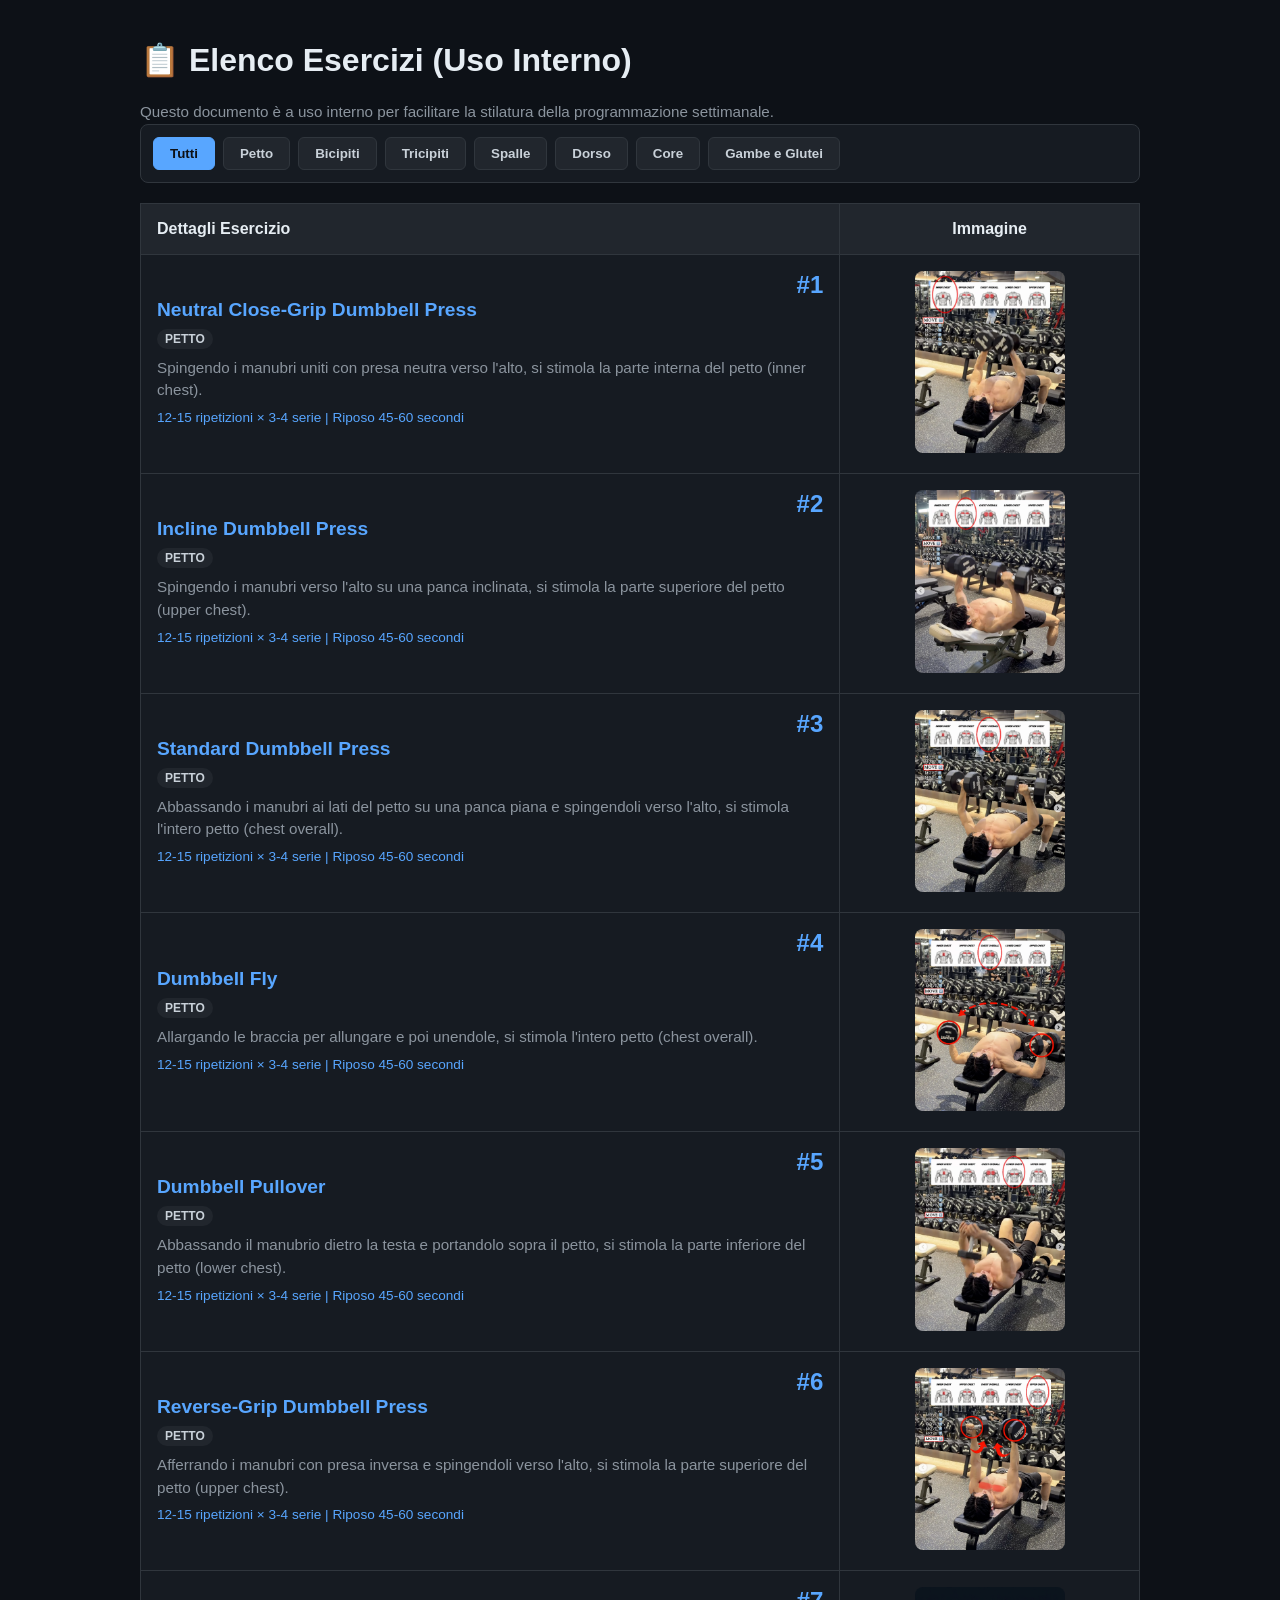
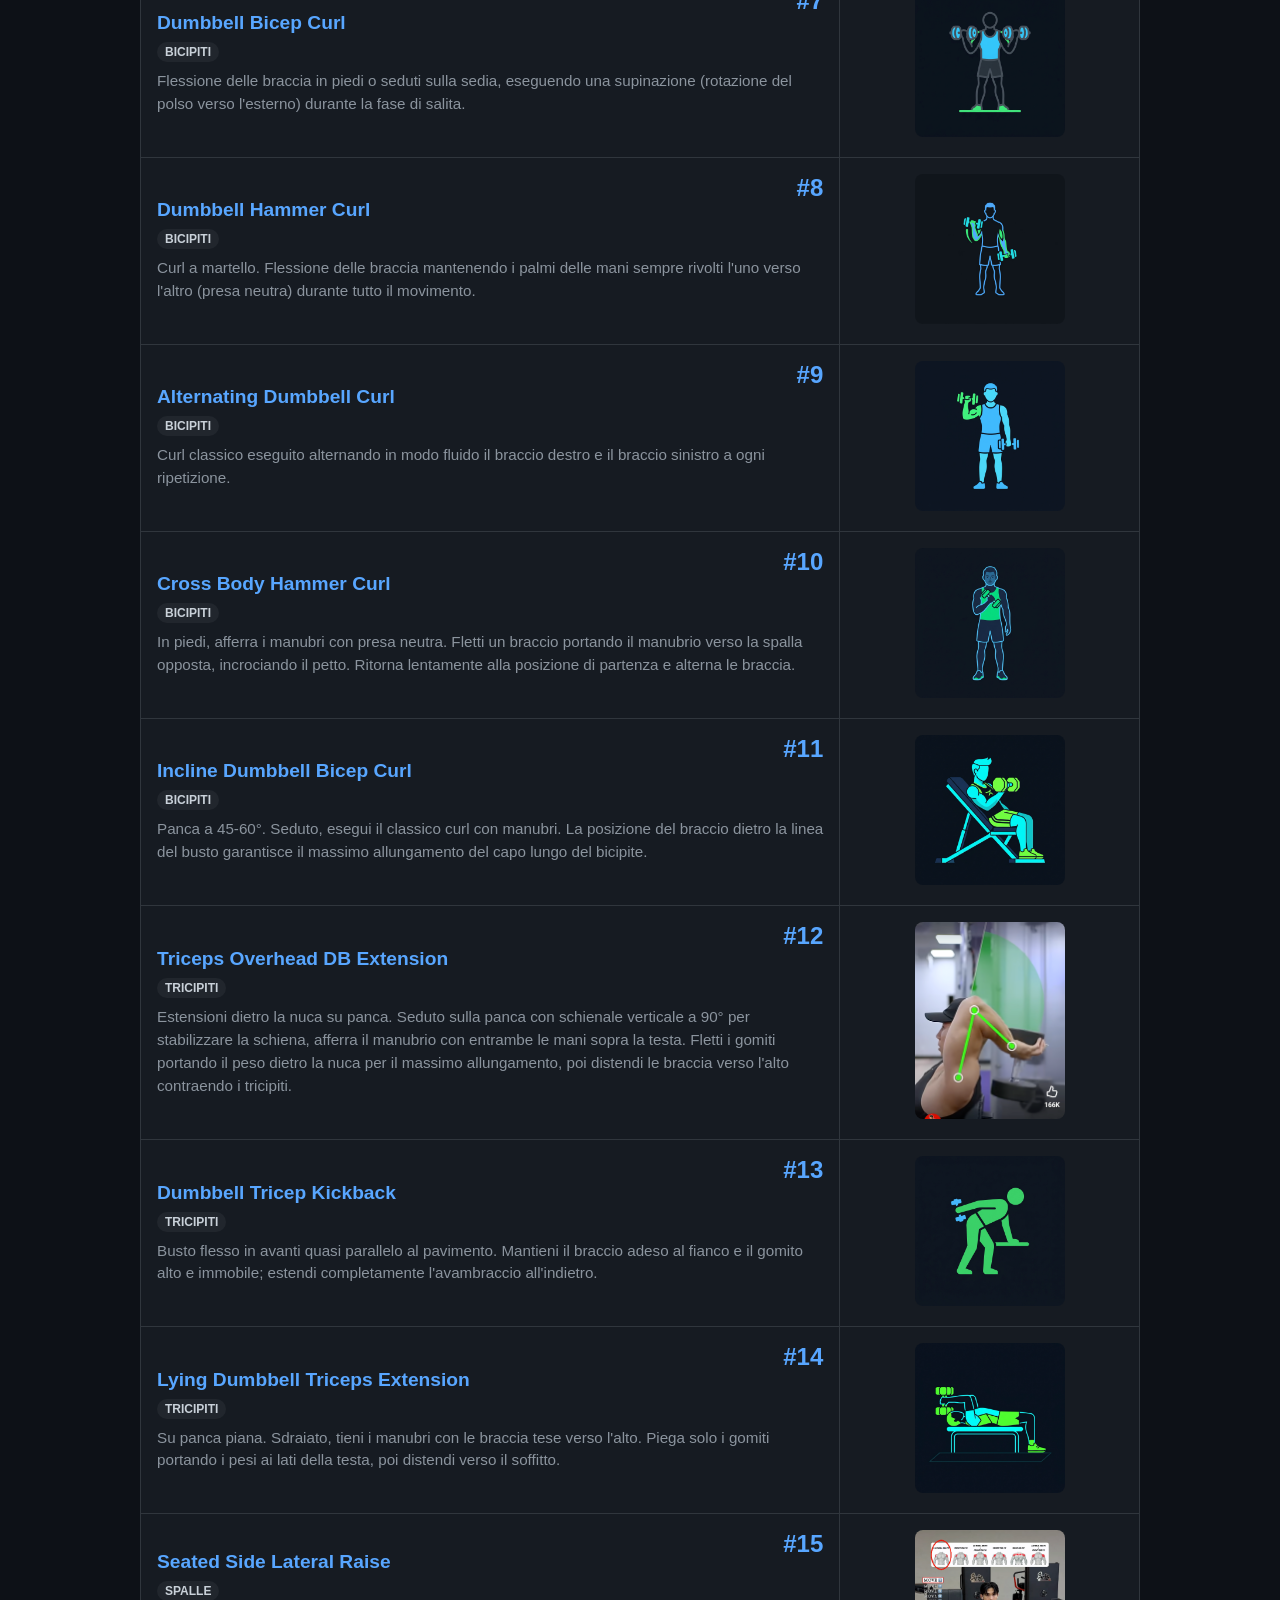
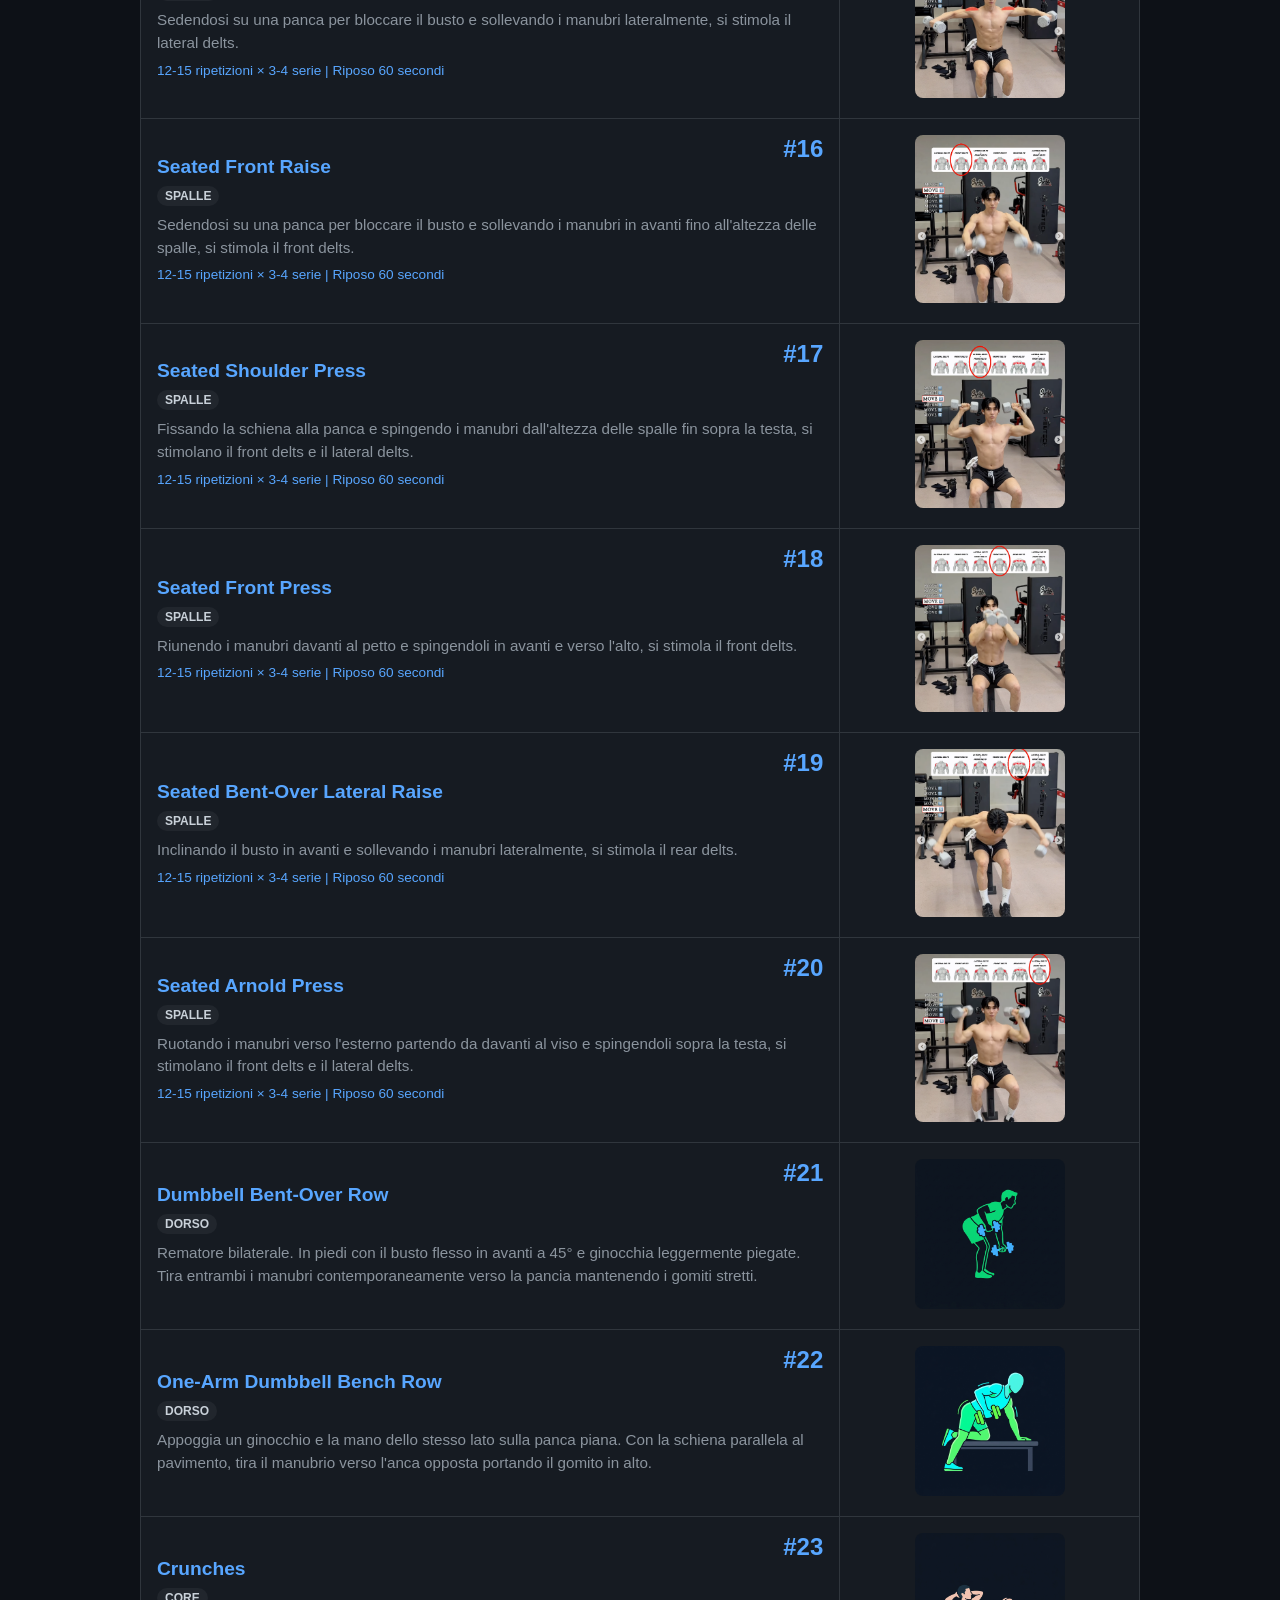
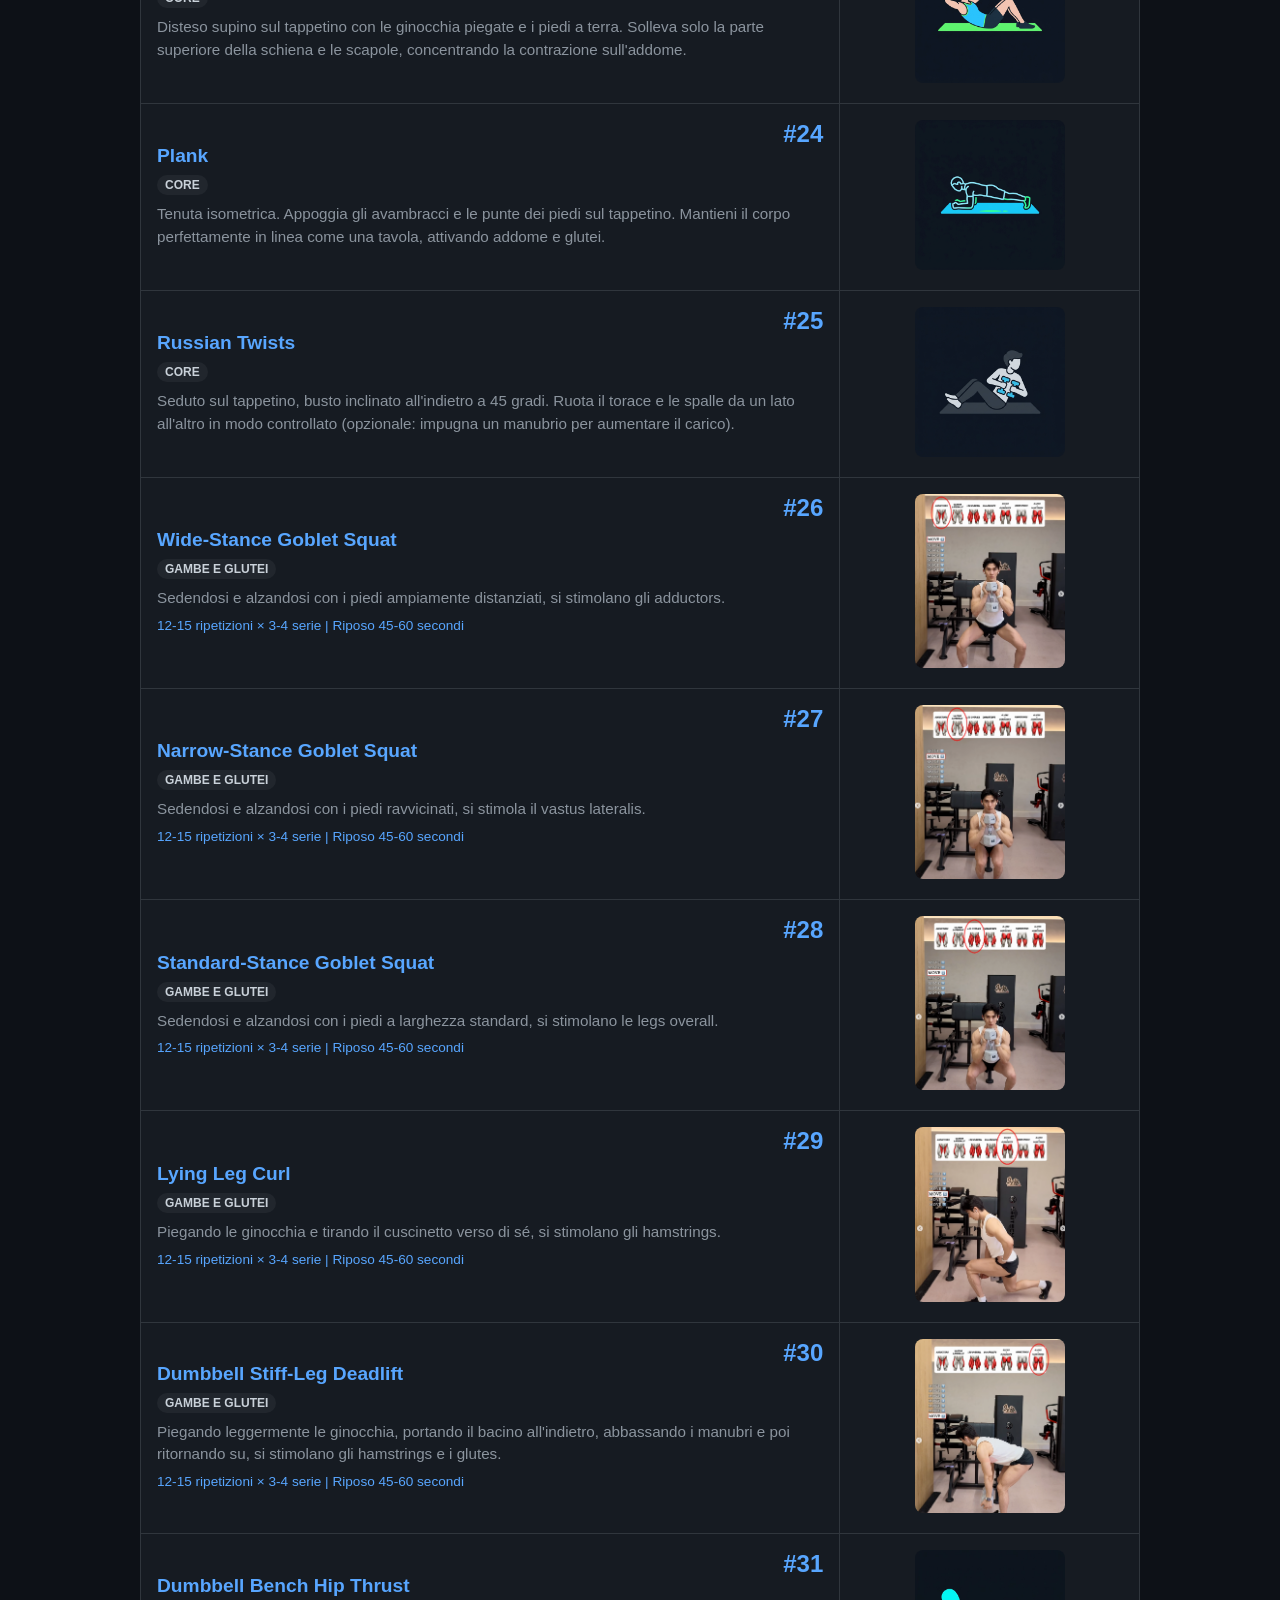
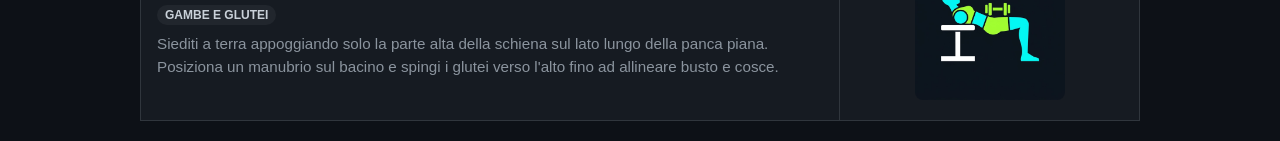
==== ex.html @ 4d2a6602 "Deploy: pubblica ex.html con 31 esercizi, immagini aggiornate e protezione noindex/robots.txt" ====
<!DOCTYPE html>
<html lang="it">
<head>
    <meta charset="UTF-8">
    <meta name="viewport" content="width=device-width, initial-scale=1.0">
    <meta name="robots" content="noindex, nofollow, noarchive, nosnippet, noimageindex">
    <meta name="googlebot" content="noindex, nofollow, noarchive, nosnippet, noimageindex">
    <title>Elenco Esercizi</title>
    <style>
        body {
            font-family: -apple-system, BlinkMacSystemFont, "Segoe UI", Roboto, Helvetica, Arial, sans-serif;
            background-color: #0d1117;
            color: #e6edf3;
            padding: 20px;
            max-width: 1000px;
            margin: 0 auto;
        }
        table {
            width: 100%;
            border-collapse: collapse;
            margin-top: 20px;
            background-color: #161b22;
        }
        th, td {
            border: 1px solid #30363d;
            padding: 16px;
            vertical-align: middle;
            position: relative;
        }
        th {
            background-color: #21262d;
            text-align: left;
        }
        .col-info {
            width: 70%;
        }
        .col-image {
            width: 30%;
            text-align: center;
        }
        img {
            max-width: 150px;
            border-radius: 8px;
            background-color: #0d1117;
        }
        h2 { 
            margin-top: 0; 
            margin-bottom: 8px;
            color: #58a6ff; 
            font-size: 1.2rem;
        }
        p { 
            line-height: 1.5; 
            color: #8b949e; 
            margin: 0;
            font-size: 0.95rem;
        }
        .muscle-badge {
            display: inline-block;
            font-size: 0.75rem;
            font-weight: 600;
            padding: 3px 8px;
            border-radius: 20px;
            text-transform: uppercase;
            margin-bottom: 8px;
            background-color: #21262d;
            color: #c9d1d9;
        }
        .tabs {
            display: flex;
            flex-wrap: wrap;
            gap: 8px;
            margin-bottom: 20px;
            background-color: #161b22;
            padding: 12px;
            border-radius: 8px;
            border: 1px solid #30363d;
        }
        .tab-btn {
            background-color: #21262d;
            color: #c9d1d9;
            border: 1px solid #30363d;
            border-radius: 6px;
            padding: 8px 16px;
            cursor: pointer;
            font-weight: 600;
            transition: all 0.2s;
        }
        .tab-btn:hover {
            background-color: #30363d;
        }
        .tab-btn.active {
            background-color: #58a6ff;
            color: #0d1117;
            border-color: #58a6ff;
        }

        .exercise-number {
            position: absolute;
            top: 16px;
            right: 16px;
            font-size: 1.5rem;
            font-weight: bold;
            color: #58a6ff;
            pointer-events: none;
        }
    </style>
</head>
<body>
    <h1>📋 Elenco Esercizi (Uso Interno)</h1>
    <p>Questo documento è a uso interno per facilitare la stilatura della programmazione settimanale.</p>
    
    <div class="tabs">
        <button class="tab-btn active" data-cat="Tutti" onclick="showCategory('Tutti')">Tutti</button>
        <button class="tab-btn" data-cat="Petto" onclick="showCategory('Petto')">Petto</button>
        <button class="tab-btn" data-cat="Bicipiti" onclick="showCategory('Bicipiti')">Bicipiti</button>
        <button class="tab-btn" data-cat="Tricipiti" onclick="showCategory('Tricipiti')">Tricipiti</button>
        <button class="tab-btn" data-cat="Spalle" onclick="showCategory('Spalle')">Spalle</button>
        <button class="tab-btn" data-cat="Dorso" onclick="showCategory('Dorso')">Dorso</button>
        <button class="tab-btn" data-cat="Core" onclick="showCategory('Core')">Core</button>
        <button class="tab-btn" data-cat="Gambe e Glutei" onclick="showCategory('Gambe e Glutei')">Gambe e Glutei</button>
    </div>

    <table>
        <tr>
            <th class="col-info">Dettagli Esercizio</th>
            <th class="col-image">Immagine</th>
        </tr>
        
        <!-- Petto -->
        <tr>
            <td>
                <span class="exercise-number">#1</span>
                <h2>Neutral Close-Grip Dumbbell Press</h2>
                <span class="muscle-badge">Petto</span>
                <p>Spingendo i manubri uniti con presa neutra verso l'alto, si stimola la parte interna del petto (inner chest).<br><span style="display: inline-block; margin-top: 6px; color: #58a6ff; font-size: 0.85rem; font-weight: 500;">12-15 ripetizioni × 3-4 serie | Riposo 45-60 secondi</span></p>
            </td>
            <td class="col-image">
                <img src="immagini/neutral_close_grip_dumbbell_press.png" alt="Neutral Close-Grip Dumbbell Press">
            </td>
        </tr>
        <tr>
            <td>
                <span class="exercise-number">#2</span>
                <h2>Incline Dumbbell Press</h2>
                <span class="muscle-badge">Petto</span>
                <p>Spingendo i manubri verso l'alto su una panca inclinata, si stimola la parte superiore del petto (upper chest).<br><span style="display: inline-block; margin-top: 6px; color: #58a6ff; font-size: 0.85rem; font-weight: 500;">12-15 ripetizioni × 3-4 serie | Riposo 45-60 secondi</span></p>
            </td>
            <td class="col-image">
                <img src="immagini/incline_dumbbell_press.png" alt="Incline Dumbbell Press">
            </td>
        </tr>
        <tr>
            <td>
                <span class="exercise-number">#3</span>
                <h2>Standard Dumbbell Press</h2>
                <span class="muscle-badge">Petto</span>
                <p>Abbassando i manubri ai lati del petto su una panca piana e spingendoli verso l'alto, si stimola l'intero petto (chest overall).<br><span style="display: inline-block; margin-top: 6px; color: #58a6ff; font-size: 0.85rem; font-weight: 500;">12-15 ripetizioni × 3-4 serie | Riposo 45-60 secondi</span></p>
            </td>
            <td class="col-image">
                <img src="immagini/standard_dumbbell_press.png" alt="Standard Dumbbell Press">
            </td>
        </tr>
        <tr>
            <td>
                <span class="exercise-number">#4</span>
                <h2>Dumbbell Fly</h2>
                <span class="muscle-badge">Petto</span>
                <p>Allargando le braccia per allungare e poi unendole, si stimola l'intero petto (chest overall).<br><span style="display: inline-block; margin-top: 6px; color: #58a6ff; font-size: 0.85rem; font-weight: 500;">12-15 ripetizioni × 3-4 serie | Riposo 45-60 secondi</span></p>
            </td>
            <td class="col-image">
                <img src="immagini/dumbbell_fly.png" alt="Dumbbell Fly">
            </td>
        </tr>
        <tr>
            <td>
                <span class="exercise-number">#5</span>
                <h2>Dumbbell Pullover</h2>
                <span class="muscle-badge">Petto</span>
                <p>Abbassando il manubrio dietro la testa e portandolo sopra il petto, si stimola la parte inferiore del petto (lower chest).<br><span style="display: inline-block; margin-top: 6px; color: #58a6ff; font-size: 0.85rem; font-weight: 500;">12-15 ripetizioni × 3-4 serie | Riposo 45-60 secondi</span></p>
            </td>
            <td class="col-image">
                <img src="immagini/dumbbell_pullover.png" alt="Dumbbell Pullover">
            </td>
        </tr>
        <tr>
            <td>
                <span class="exercise-number">#6</span>
                <h2>Reverse-Grip Dumbbell Press</h2>
                <span class="muscle-badge">Petto</span>
                <p>Afferrando i manubri con presa inversa e spingendoli verso l'alto, si stimola la parte superiore del petto (upper chest).<br><span style="display: inline-block; margin-top: 6px; color: #58a6ff; font-size: 0.85rem; font-weight: 500;">12-15 ripetizioni × 3-4 serie | Riposo 45-60 secondi</span></p>
            </td>
            <td class="col-image">
                <img src="immagini/reverse_grip_dumbbell_press.png" alt="Reverse-Grip Dumbbell Press">
            </td>
        </tr>

        <!-- Bicipiti -->
        <tr>
            <td>
                <span class="exercise-number">#7</span>
                <h2>Dumbbell Bicep Curl</h2>
                <span class="muscle-badge">Bicipiti</span>
                <p>Flessione delle braccia in piedi o seduti sulla sedia, eseguendo una supinazione (rotazione del polso verso l'esterno) durante la fase di salita.</p>
            </td>
            <td class="col-image">
                <img src="immagini/bicep_curl.png" alt="Dumbbell Bicep Curl">
            </td>
        </tr>
        <tr>
            <td>
                <span class="exercise-number">#8</span>
                <h2>Dumbbell Hammer Curl</h2>
                <span class="muscle-badge">Bicipiti</span>
                <p>Curl a martello. Flessione delle braccia mantenendo i palmi delle mani sempre rivolti l'uno verso l'altro (presa neutra) durante tutto il movimento.</p>
            </td>
            <td class="col-image">
                <img src="immagini/hammer_curl.png" alt="Dumbbell Hammer Curl">
            </td>
        </tr>
        <tr>
            <td>
                <span class="exercise-number">#9</span>
                <h2>Alternating Dumbbell Curl</h2>
                <span class="muscle-badge">Bicipiti</span>
                <p>Curl classico eseguito alternando in modo fluido il braccio destro e il braccio sinistro a ogni ripetizione.</p>
            </td>
            <td class="col-image">
                <img src="immagini/alternating_curl.png" alt="Alternating Dumbbell Curl">
            </td>
        </tr>

        <tr>
            <td>
                <span class="exercise-number">#10</span>
                <h2>Cross Body Hammer Curl</h2>
                <span class="muscle-badge">Bicipiti</span>
                <p>In piedi, afferra i manubri con presa neutra. Fletti un braccio portando il manubrio verso la spalla opposta, incrociando il petto. Ritorna lentamente alla posizione di partenza e alterna le braccia.</p>
            </td>
            <td class="col-image">
                <img src="immagini/cross_body_curl.png" alt="Cross Body Hammer Curl">
            </td>
        </tr>
        <tr>
            <td>
                <span class="exercise-number">#11</span>
                <h2>Incline Dumbbell Bicep Curl</h2>
                <span class="muscle-badge">Bicipiti</span>
                <p>Panca a 45-60°. Seduto, esegui il classico curl con manubri. La posizione del braccio dietro la linea del busto garantisce il massimo allungamento del capo lungo del bicipite.</p>
            </td>
            <td class="col-image">
                <img src="immagini/incline_bicep_curl.png" alt="Incline Dumbbell Bicep Curl">
            </td>
        </tr>

        <!-- Tricipiti -->
        <tr>
            <td>
                <span class="exercise-number">#12</span>
                <h2>Triceps Overhead DB Extension</h2>
                <span class="muscle-badge">Tricipiti</span>
                <p>Estensioni dietro la nuca su panca. Seduto sulla panca con schienale verticale a 90° per stabilizzare la schiena, afferra il manubrio con entrambe le mani sopra la testa. Fletti i gomiti portando il peso dietro la nuca per il massimo allungamento, poi distendi le braccia verso l'alto contraendo i tricipiti.</p>
            </td>
            <td class="col-image">
                <img src="immagini/1_triceps_Overhead_DB_Tricep_Extension.png" alt="Triceps Overhead DB Extension">
            </td>
        </tr>
        <tr>
            <td>
                <span class="exercise-number">#13</span>
                <h2>Dumbbell Tricep Kickback</h2>
                <span class="muscle-badge">Tricipiti</span>
                <p>Busto flesso in avanti quasi parallelo al pavimento. Mantieni il braccio adeso al fianco e il gomito alto e immobile; estendi completamente l'avambraccio all'indietro.</p>
            </td>
            <td class="col-image">
                <img src="immagini/tricep_kickback.png" alt="Dumbbell Tricep Kickback">
            </td>
        </tr>
        <tr>
            <td>
                <span class="exercise-number">#14</span>
                <h2>Lying Dumbbell Triceps Extension</h2>
                <span class="muscle-badge">Tricipiti</span>
                <p>Su panca piana. Sdraiato, tieni i manubri con le braccia tese verso l'alto. Piega solo i gomiti portando i pesi ai lati della testa, poi distendi verso il soffitto.</p>
            </td>
            <td class="col-image">
                <img src="immagini/lying_triceps_extension.png" alt="Lying Dumbbell Triceps Extension">
            </td>
        </tr>

        <!-- Spalle -->
        <tr>
            <td>
                <span class="exercise-number">#15</span>
                <h2>Seated Side Lateral Raise</h2>
                <span class="muscle-badge">Spalle</span>
                <p>Sedendosi su una panca per bloccare il busto e sollevando i manubri lateralmente, si stimola il lateral delts.<br><span style="display: inline-block; margin-top: 6px; color: #58a6ff; font-size: 0.85rem; font-weight: 500;">12-15 ripetizioni × 3-4 serie | Riposo 60 secondi</span></p>
            </td>
            <td class="col-image">
                <img src="immagini/seated_side_lateral_raise.png" alt="Seated Side Lateral Raise">
            </td>
        </tr>
        <tr>
            <td>
                <span class="exercise-number">#16</span>
                <h2>Seated Front Raise</h2>
                <span class="muscle-badge">Spalle</span>
                <p>Sedendosi su una panca per bloccare il busto e sollevando i manubri in avanti fino all'altezza delle spalle, si stimola il front delts.<br><span style="display: inline-block; margin-top: 6px; color: #58a6ff; font-size: 0.85rem; font-weight: 500;">12-15 ripetizioni × 3-4 serie | Riposo 60 secondi</span></p>
            </td>
            <td class="col-image">
                <img src="immagini/seated_front_raise.png" alt="Seated Front Raise">
            </td>
        </tr>
        <tr>
            <td>
                <span class="exercise-number">#17</span>
                <h2>Seated Shoulder Press</h2>
                <span class="muscle-badge">Spalle</span>
                <p>Fissando la schiena alla panca e spingendo i manubri dall'altezza delle spalle fin sopra la testa, si stimolano il front delts e il lateral delts.<br><span style="display: inline-block; margin-top: 6px; color: #58a6ff; font-size: 0.85rem; font-weight: 500;">12-15 ripetizioni × 3-4 serie | Riposo 60 secondi</span></p>
            </td>
            <td class="col-image">
                <img src="immagini/seated_shoulder_press.png" alt="Seated Shoulder Press">
            </td>
        </tr>
        <tr>
            <td>
                <span class="exercise-number">#18</span>
                <h2>Seated Front Press</h2>
                <span class="muscle-badge">Spalle</span>
                <p>Riunendo i manubri davanti al petto e spingendoli in avanti e verso l'alto, si stimola il front delts.<br><span style="display: inline-block; margin-top: 6px; color: #58a6ff; font-size: 0.85rem; font-weight: 500;">12-15 ripetizioni × 3-4 serie | Riposo 60 secondi</span></p>
            </td>
            <td class="col-image">
                <img src="immagini/seated_front_press.png" alt="Seated Front Press">
            </td>
        </tr>
        <tr>
            <td>
                <span class="exercise-number">#19</span>
                <h2>Seated Bent-Over Lateral Raise</h2>
                <span class="muscle-badge">Spalle</span>
                <p>Inclinando il busto in avanti e sollevando i manubri lateralmente, si stimola il rear delts.<br><span style="display: inline-block; margin-top: 6px; color: #58a6ff; font-size: 0.85rem; font-weight: 500;">12-15 ripetizioni × 3-4 serie | Riposo 60 secondi</span></p>
            </td>
            <td class="col-image">
                <img src="immagini/seated_bent_over_lateral_raise.png" alt="Seated Bent-Over Lateral Raise">
            </td>
        </tr>
        <tr>
            <td>
                <span class="exercise-number">#20</span>
                <h2>Seated Arnold Press</h2>
                <span class="muscle-badge">Spalle</span>
                <p>Ruotando i manubri verso l'esterno partendo da davanti al viso e spingendoli sopra la testa, si stimolano il front delts e il lateral delts.<br><span style="display: inline-block; margin-top: 6px; color: #58a6ff; font-size: 0.85rem; font-weight: 500;">12-15 ripetizioni × 3-4 serie | Riposo 60 secondi</span></p>
            </td>
            <td class="col-image">
                <img src="immagini/seated_arnold_press.png" alt="Seated Arnold Press">
            </td>
        </tr>

        <!-- Dorso -->
        <tr>
            <td>
                <span class="exercise-number">#21</span>
                <h2>Dumbbell Bent-Over Row</h2>
                <span class="muscle-badge">Dorso</span>
                <p>Rematore bilaterale. In piedi con il busto flesso in avanti a 45° e ginocchia leggermente piegate. Tira entrambi i manubri contemporaneamente verso la pancia mantenendo i gomiti stretti.</p>
            </td>
            <td class="col-image">
                <img src="immagini/bent_over_row.png" alt="Dumbbell Bent-Over Row">
            </td>
        </tr>
        <tr>
            <td>
                <span class="exercise-number">#22</span>
                <h2>One-Arm Dumbbell Bench Row</h2>
                <span class="muscle-badge">Dorso</span>
                <p>Appoggia un ginocchio e la mano dello stesso lato sulla panca piana. Con la schiena parallela al pavimento, tira il manubrio verso l'anca opposta portando il gomito in alto.</p>
            </td>
            <td class="col-image">
                <img src="immagini/one_arm_bench_row.png" alt="One-Arm Dumbbell Bench Row">
            </td>
        </tr>

        <!-- Core -->
        <tr>
            <td>
                <span class="exercise-number">#23</span>
                <h2>Crunches</h2>
                <span class="muscle-badge">Core</span>
                <p>Disteso supino sul tappetino con le ginocchia piegate e i piedi a terra. Solleva solo la parte superiore della schiena e le scapole, concentrando la contrazione sull'addome.</p>
            </td>
            <td class="col-image">
                <img src="immagini/crunches.png" alt="Crunches">
            </td>
        </tr>
        <tr>
            <td>
                <span class="exercise-number">#24</span>
                <h2>Plank</h2>
                <span class="muscle-badge">Core</span>
                <p>Tenuta isometrica. Appoggia gli avambracci e le punte dei piedi sul tappetino. Mantieni il corpo perfettamente in linea come una tavola, attivando addome e glutei.</p>
            </td>
            <td class="col-image">
                <img src="immagini/plank.png" alt="Plank">
            </td>
        </tr>
        <tr>
            <td>
                <span class="exercise-number">#25</span>
                <h2>Russian Twists</h2>
                <span class="muscle-badge">Core</span>
                <p>Seduto sul tappetino, busto inclinato all'indietro a 45 gradi. Ruota il torace e le spalle da un lato all'altro in modo controllato (opzionale: impugna un manubrio per aumentare il carico).</p>
            </td>
            <td class="col-image">
                <img src="immagini/russian_twists.png" alt="Russian Twists">
            </td>
        </tr>

        <!-- Gambe e Glutei -->
        <tr>
            <td>
                <span class="exercise-number">#26</span>
                <h2>Wide-Stance Goblet Squat</h2>
                <span class="muscle-badge">Gambe e Glutei</span>
                <p>Sedendosi e alzandosi con i piedi ampiamente distanziati, si stimolano gli adductors.<br><span style="display: inline-block; margin-top: 6px; color: #58a6ff; font-size: 0.85rem; font-weight: 500;">12-15 ripetizioni × 3-4 serie | Riposo 45-60 secondi</span></p>
            </td>
            <td class="col-image">
                <img src="immagini/wide_stance_goblet_squat.png" alt="Wide-Stance Goblet Squat">
            </td>
        </tr>
        <tr>
            <td>
                <span class="exercise-number">#27</span>
                <h2>Narrow-Stance Goblet Squat</h2>
                <span class="muscle-badge">Gambe e Glutei</span>
                <p>Sedendosi e alzandosi con i piedi ravvicinati, si stimola il vastus lateralis.<br><span style="display: inline-block; margin-top: 6px; color: #58a6ff; font-size: 0.85rem; font-weight: 500;">12-15 ripetizioni × 3-4 serie | Riposo 45-60 secondi</span></p>
            </td>
            <td class="col-image">
                <img src="immagini/narrow_stance_goblet_squat.png" alt="Narrow-Stance Goblet Squat">
            </td>
        </tr>
        <tr>
            <td>
                <span class="exercise-number">#28</span>
                <h2>Standard-Stance Goblet Squat</h2>
                <span class="muscle-badge">Gambe e Glutei</span>
                <p>Sedendosi e alzandosi con i piedi a larghezza standard, si stimolano le legs overall.<br><span style="display: inline-block; margin-top: 6px; color: #58a6ff; font-size: 0.85rem; font-weight: 500;">12-15 ripetizioni × 3-4 serie | Riposo 45-60 secondi</span></p>
            </td>
            <td class="col-image">
                <img src="immagini/standard_stance_goblet_squat.png" alt="Standard-Stance Goblet Squat">
            </td>
        </tr>
        <tr>
            <td>
                <span class="exercise-number">#29</span>
                <h2>Lying Leg Curl</h2>
                <span class="muscle-badge">Gambe e Glutei</span>
                <p>Piegando le ginocchia e tirando il cuscinetto verso di sé, si stimolano gli hamstrings.<br><span style="display: inline-block; margin-top: 6px; color: #58a6ff; font-size: 0.85rem; font-weight: 500;">12-15 ripetizioni × 3-4 serie | Riposo 45-60 secondi</span></p>
            </td>
            <td class="col-image">
                <img src="immagini/lying_leg_curl.png" alt="Lying Leg Curl">
            </td>
        </tr>
        <tr>
            <td>
                <span class="exercise-number">#30</span>
                <h2>Dumbbell Stiff-Leg Deadlift</h2>
                <span class="muscle-badge">Gambe e Glutei</span>
                <p>Piegando leggermente le ginocchia, portando il bacino all'indietro, abbassando i manubri e poi ritornando su, si stimolano gli hamstrings e i glutes.<br><span style="display: inline-block; margin-top: 6px; color: #58a6ff; font-size: 0.85rem; font-weight: 500;">12-15 ripetizioni × 3-4 serie | Riposo 45-60 secondi</span></p>
            </td>
            <td class="col-image">
                <img src="immagini/dumbbell_stiff_leg_deadlift.png" alt="Dumbbell Stiff-Leg Deadlift">
            </td>
        </tr>
        <tr>
            <td>
                <span class="exercise-number">#31</span>
                <h2>Dumbbell Bench Hip Thrust</h2>
                <span class="muscle-badge">Gambe e Glutei</span>
                <p>Siediti a terra appoggiando solo la parte alta della schiena sul lato lungo della panca piana. Posiziona un manubrio sul bacino e spingi i glutei verso l'alto fino ad allineare busto e cosce.</p>
            </td>
            <td class="col-image">
                <img src="immagini/Dumbbell_Bench_Hip_Thrust.jpg" alt="Dumbbell Bench Hip Thrust">
            </td>
        </tr>

    </table>

    <script>
        function showCategory(category) {
            const rows = document.querySelectorAll('table tr');
            for (let i = 1; i < rows.length; i++) {
                const row = rows[i];
                const badge = row.querySelector('.muscle-badge');
                if (category === 'Tutti' || (badge && badge.textContent.trim().toLowerCase() === category.toLowerCase())) {
                    row.style.display = '';
                } else {
                    row.style.display = 'none';
                }
            }
            
            document.querySelectorAll('.tab-btn').forEach(btn => btn.classList.remove('active'));
            document.querySelector(`.tab-btn[data-cat="${category}"]`).classList.add('active');
        }
    </script>
</body>
</html>
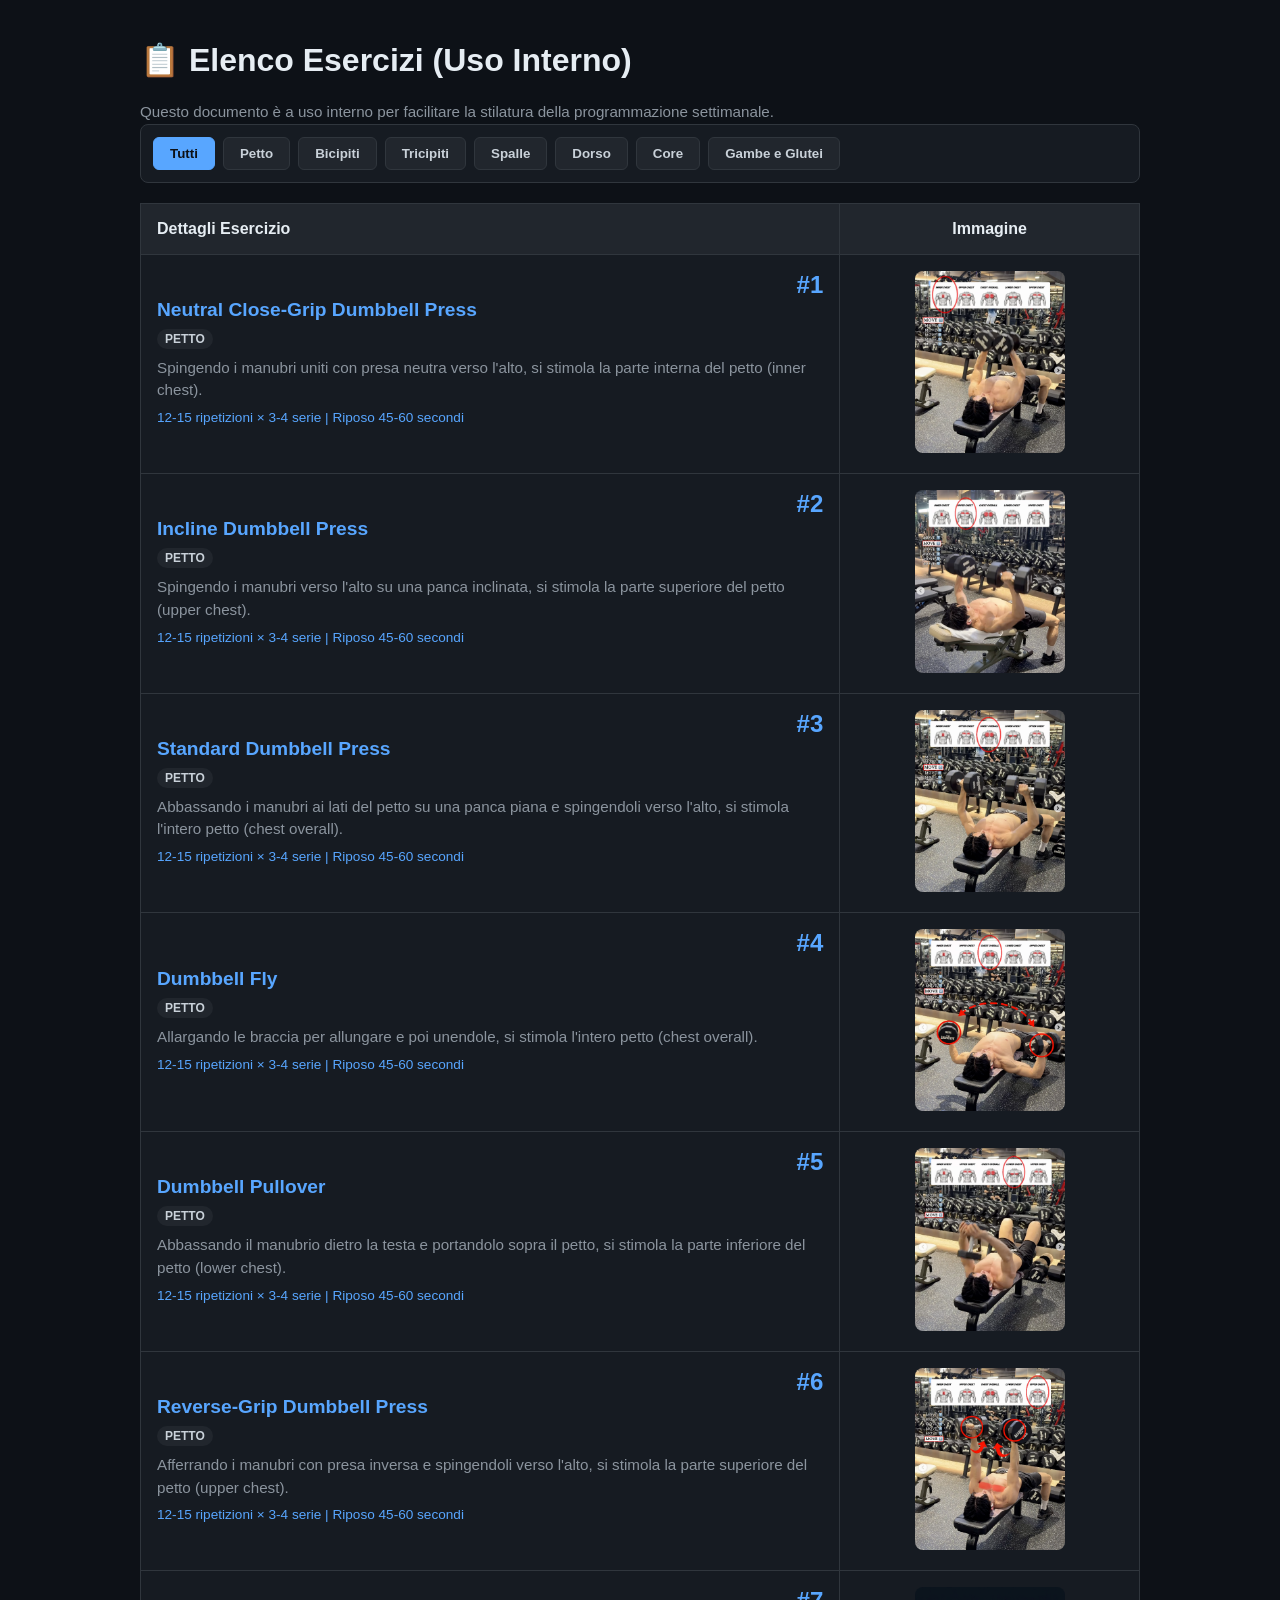
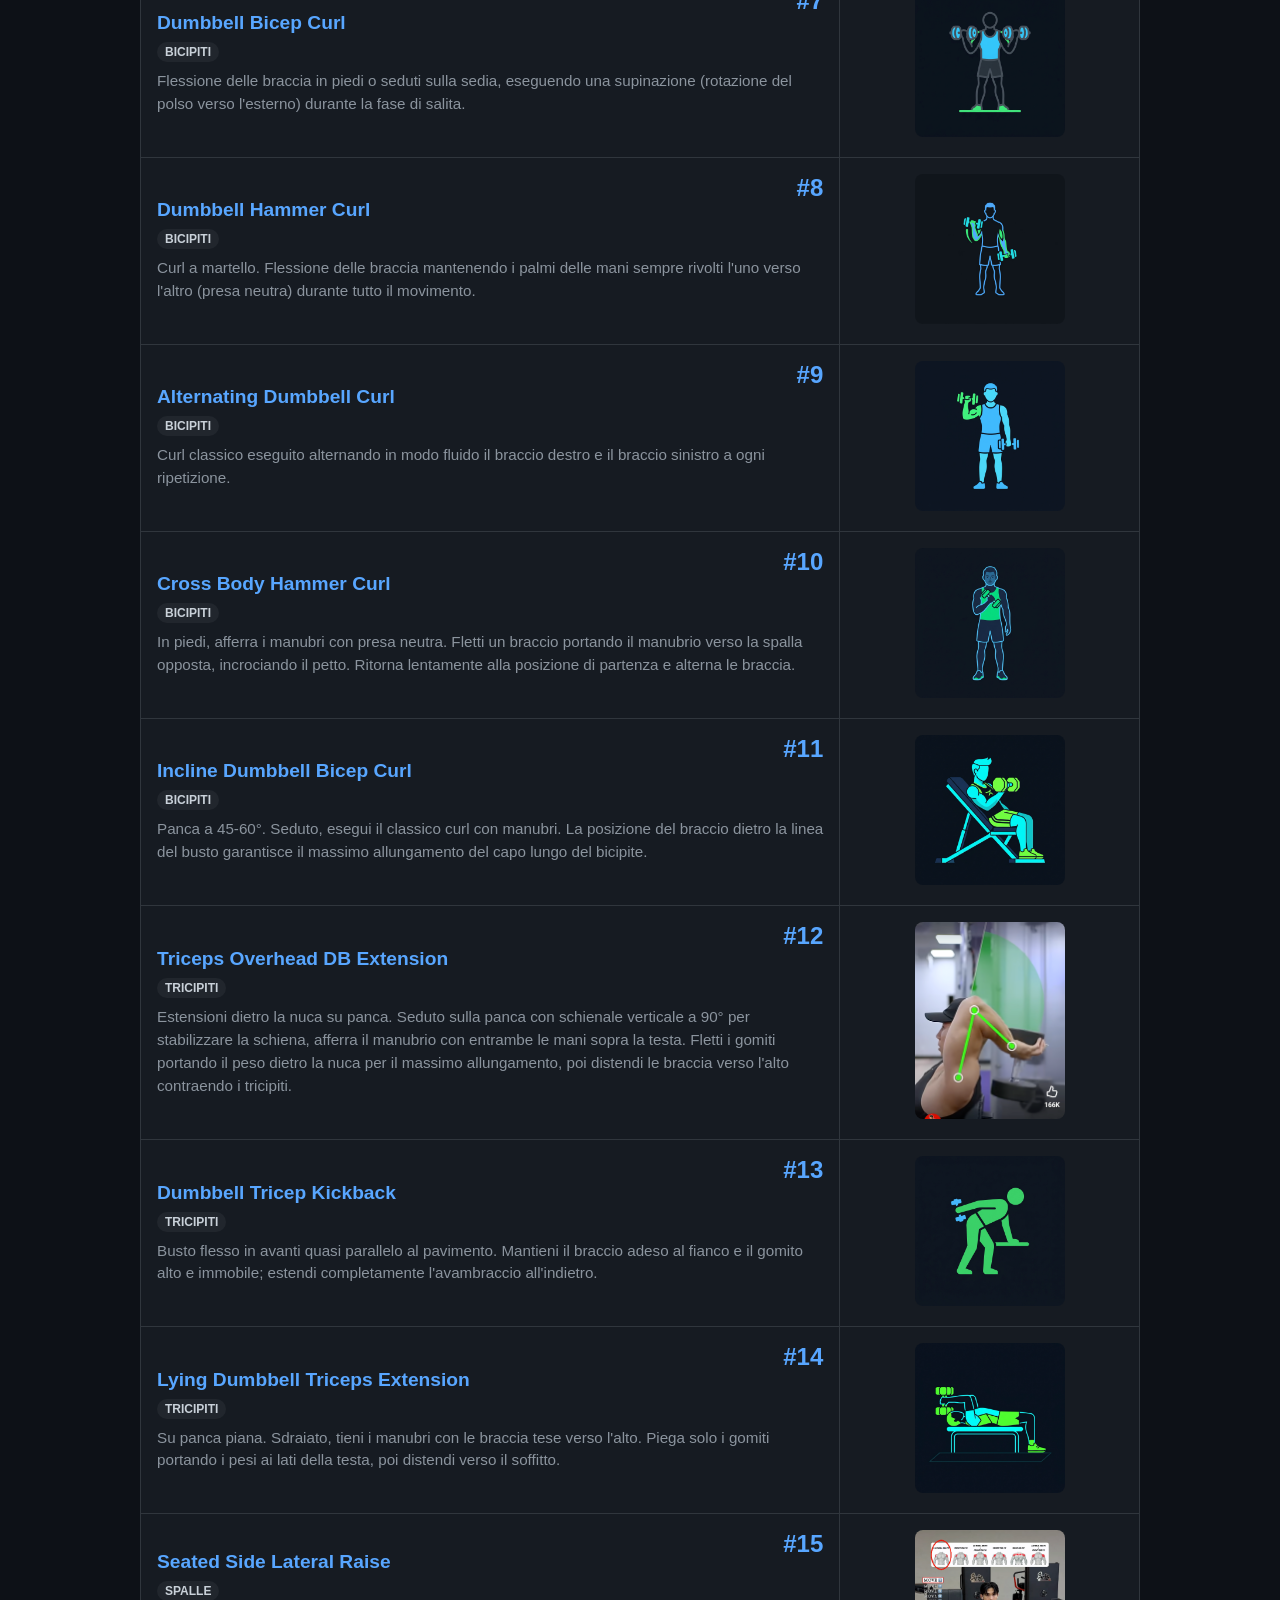
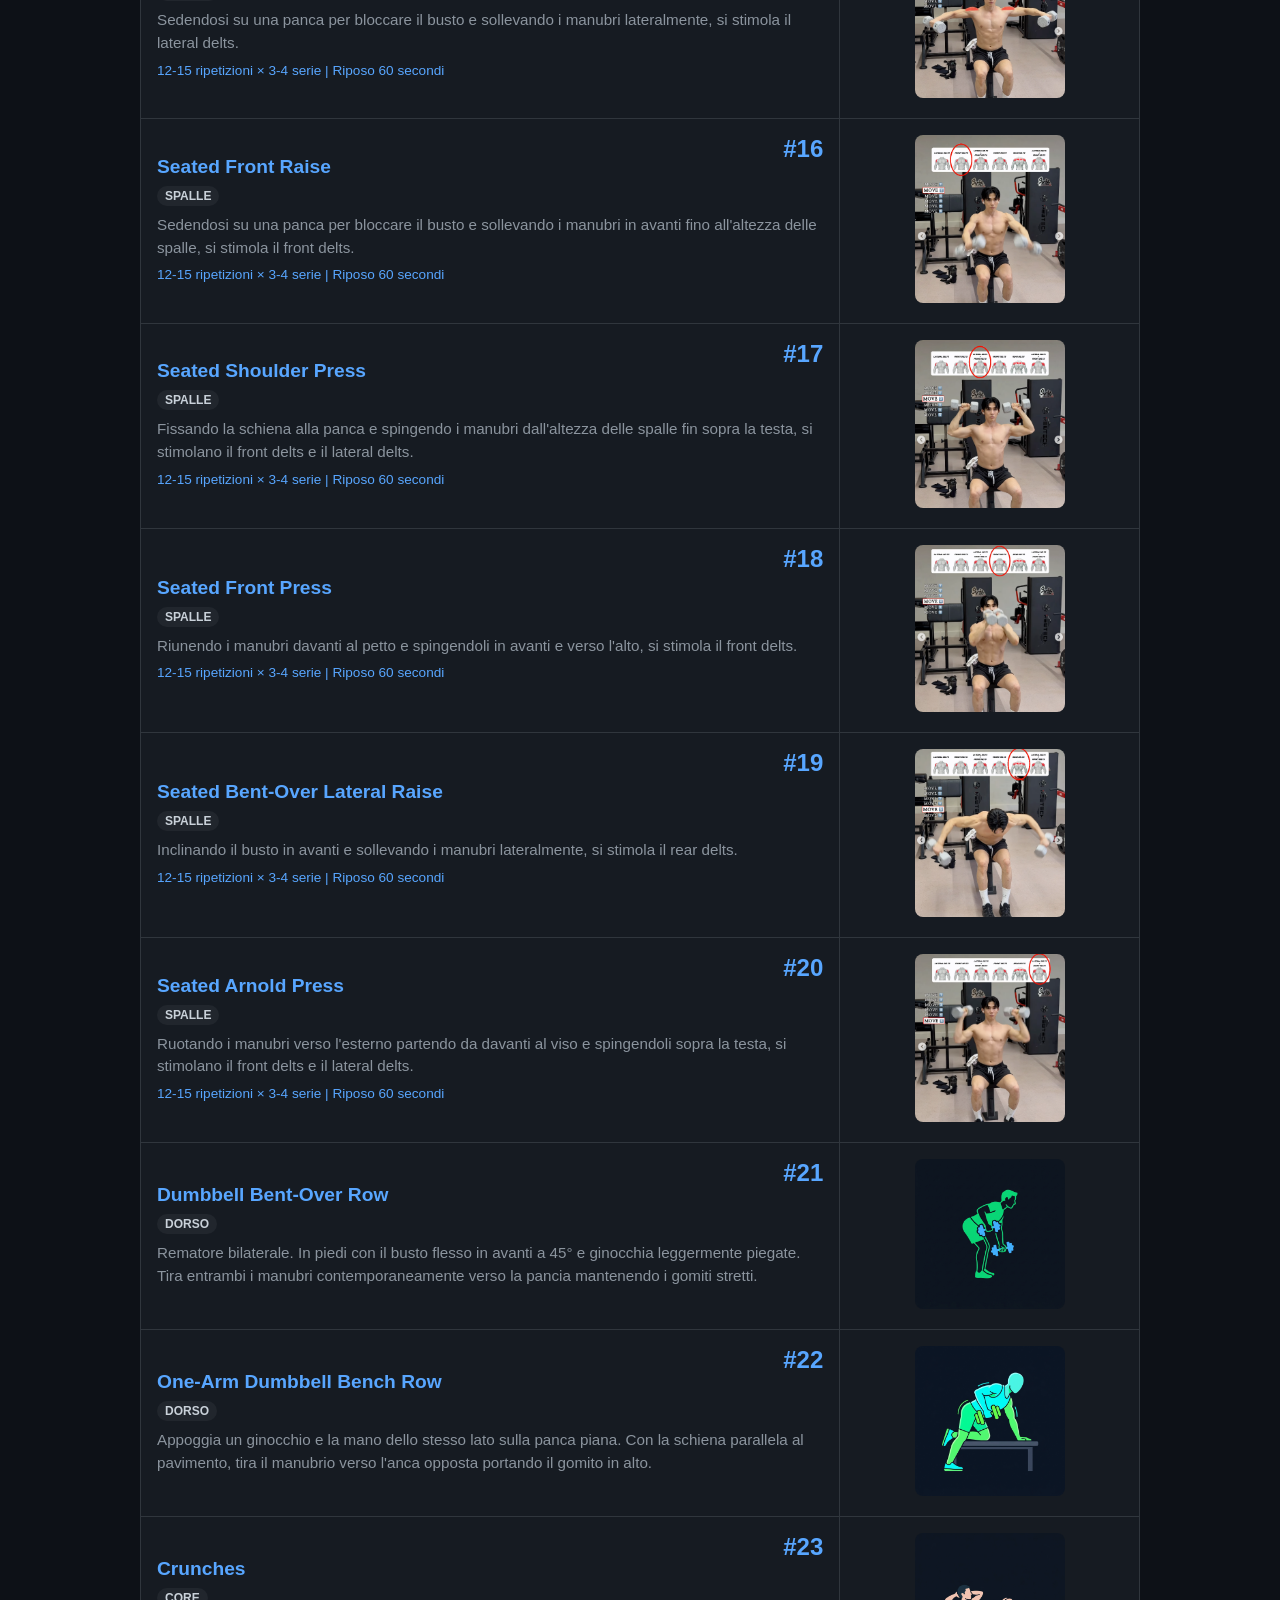
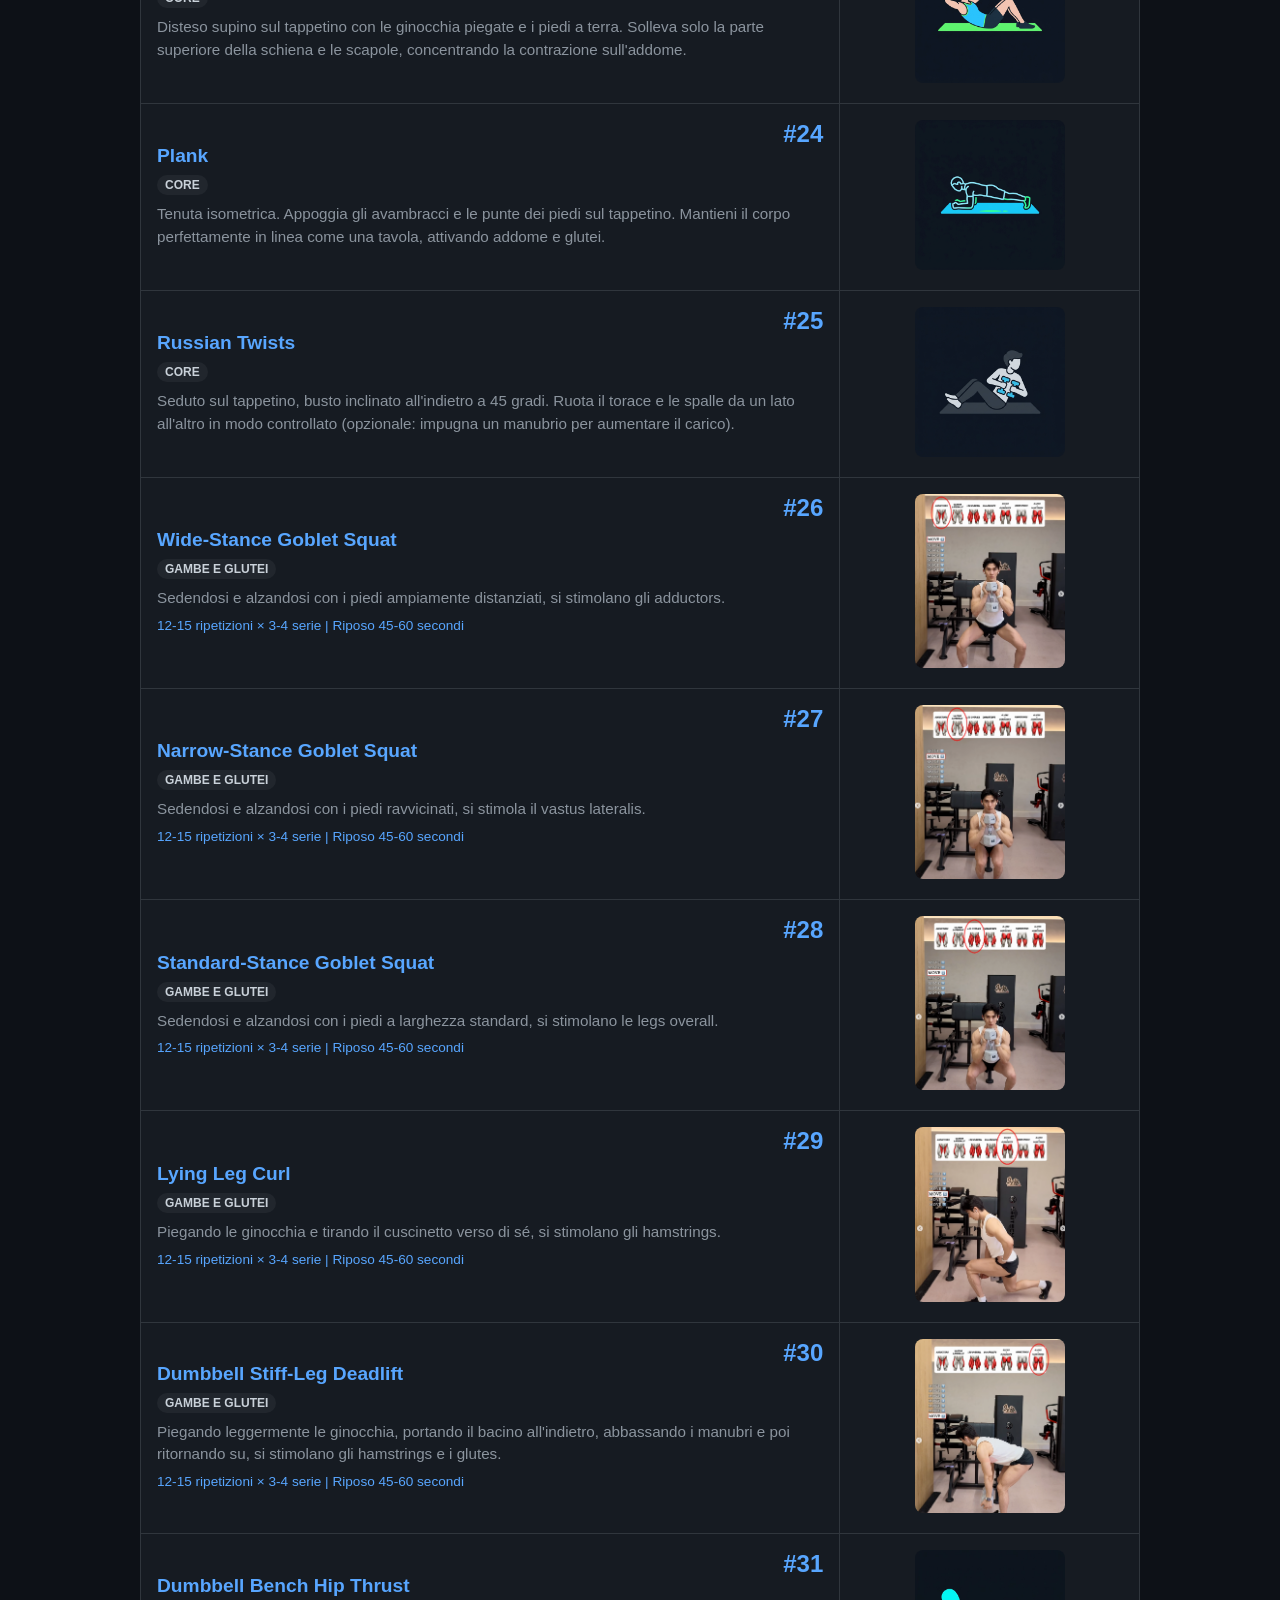
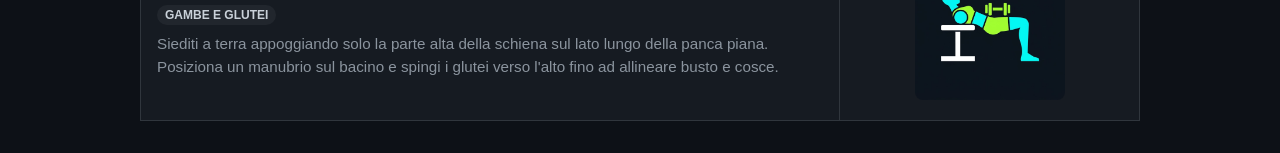
==== commit f5705056: "Passo C: PWA per iPhone con manifest, icone, meta tag iOS, safe area, sw.js precache e avviso aggior" ====
--- a/ex.html
+++ b/ex.html
@@ -2,16 +2,26 @@
 <html lang="it">
 <head>
     <meta charset="UTF-8">
-    <meta name="viewport" content="width=device-width, initial-scale=1.0">
+    <meta name="viewport" content="width=device-width, initial-scale=1.0, viewport-fit=cover">
+    <meta name="theme-color" content="#0d1117">
+    <meta name="apple-mobile-web-app-capable" content="yes">
+    <meta name="apple-mobile-web-app-status-bar-style" content="black-translucent">
+    <meta name="apple-mobile-web-app-title" content="Workout">
     <meta name="robots" content="noindex, nofollow, noarchive, nosnippet, noimageindex">
     <meta name="googlebot" content="noindex, nofollow, noarchive, nosnippet, noimageindex">
     <title>Elenco Esercizi</title>
+    <link rel="manifest" href="manifest.webmanifest">
+    <link rel="apple-touch-icon" href="icons/apple-touch-icon.png">
+    <link rel="icon" type="image/png" sizes="192x192" href="icons/icon-192.png">
     <style>
         body {
             font-family: -apple-system, BlinkMacSystemFont, "Segoe UI", Roboto, Helvetica, Arial, sans-serif;
             background-color: #0d1117;
             color: #e6edf3;
-            padding: 20px;
+            padding-top: max(20px, env(safe-area-inset-top));
+            padding-left: max(20px, env(safe-area-inset-left));
+            padding-right: max(20px, env(safe-area-inset-right));
+            padding-bottom: max(32px, env(safe-area-inset-bottom));
             max-width: 1000px;
             margin: 0 auto;
         }
@@ -501,6 +511,14 @@
             document.querySelectorAll('.tab-btn').forEach(btn => btn.classList.remove('active'));
             document.querySelector(`.tab-btn[data-cat="${category}"]`).classList.add('active');
         }
+
+        if ('serviceWorker' in navigator) {
+            window.addEventListener('load', () => {
+                navigator.serviceWorker.register('sw.js').catch(err => {
+                    console.log('SW registration error:', err);
+                });
+            });
+        }
     </script>
 </body>
 </html>
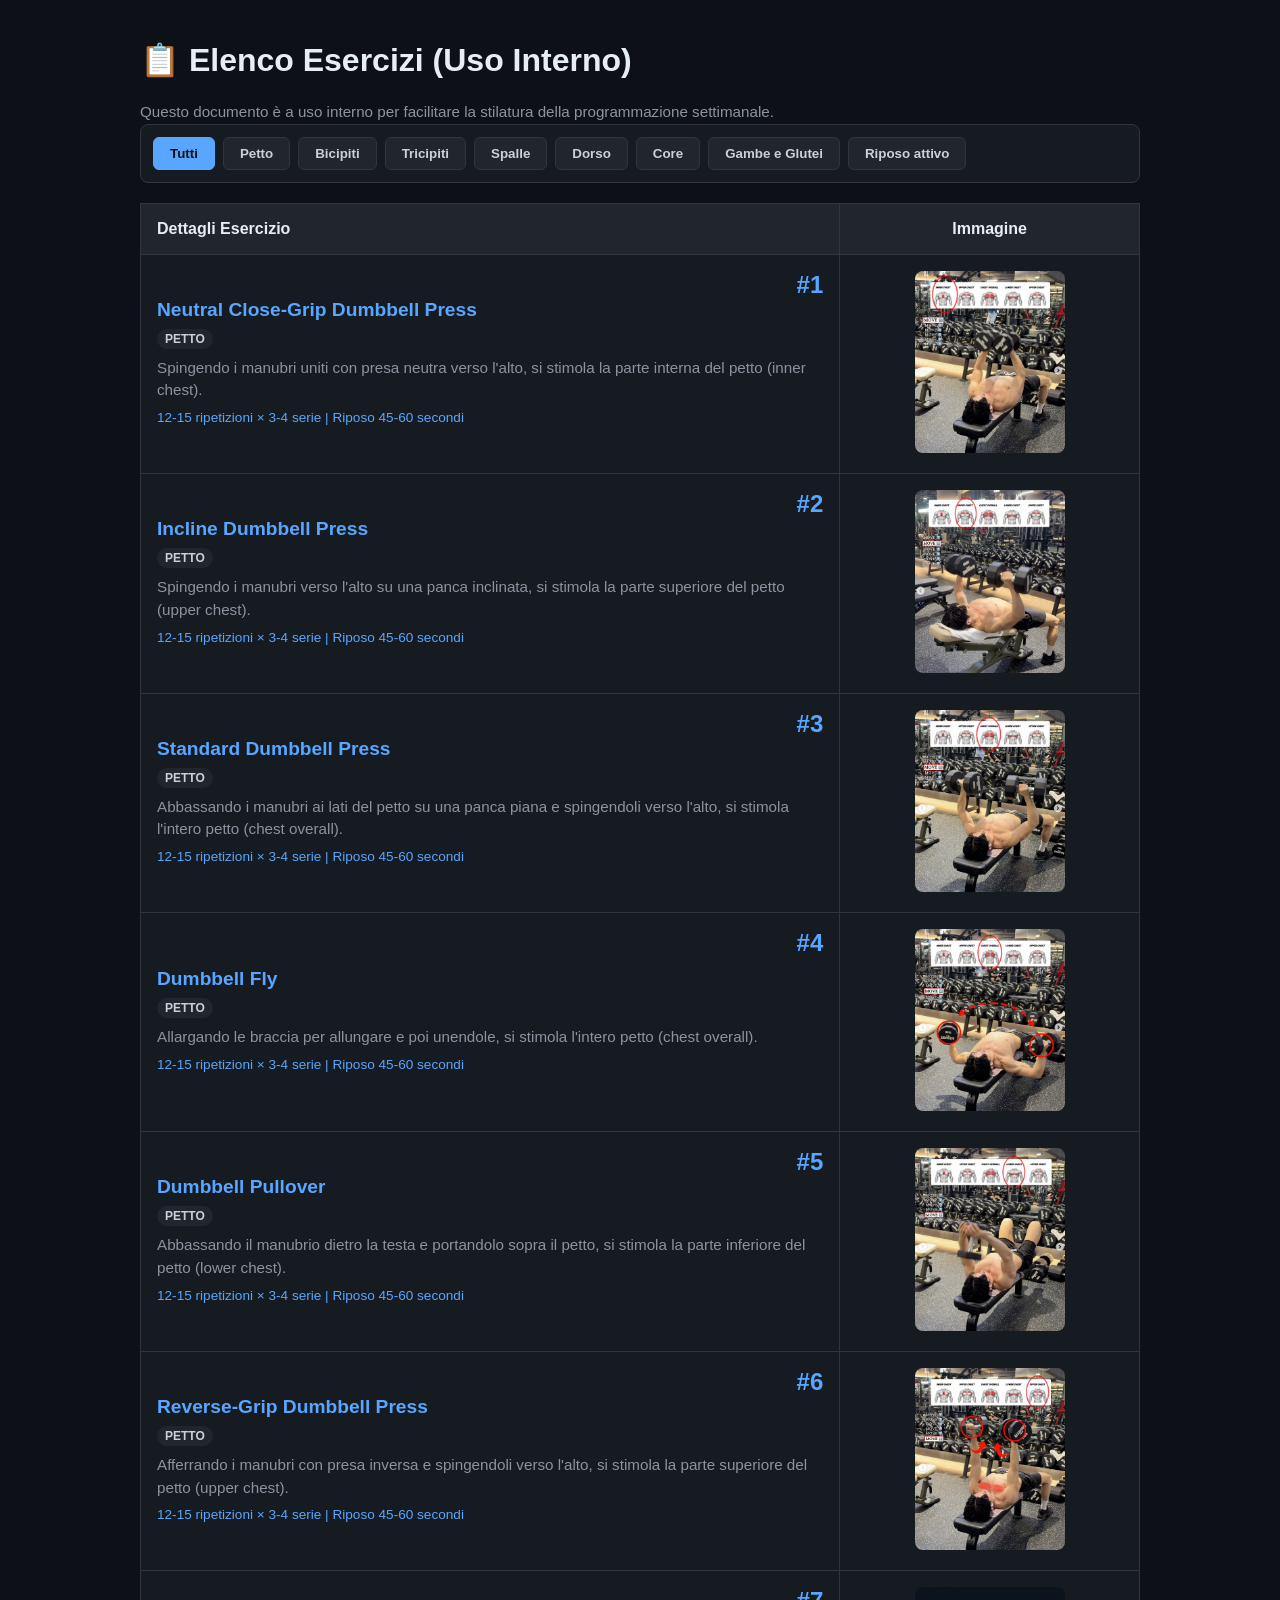
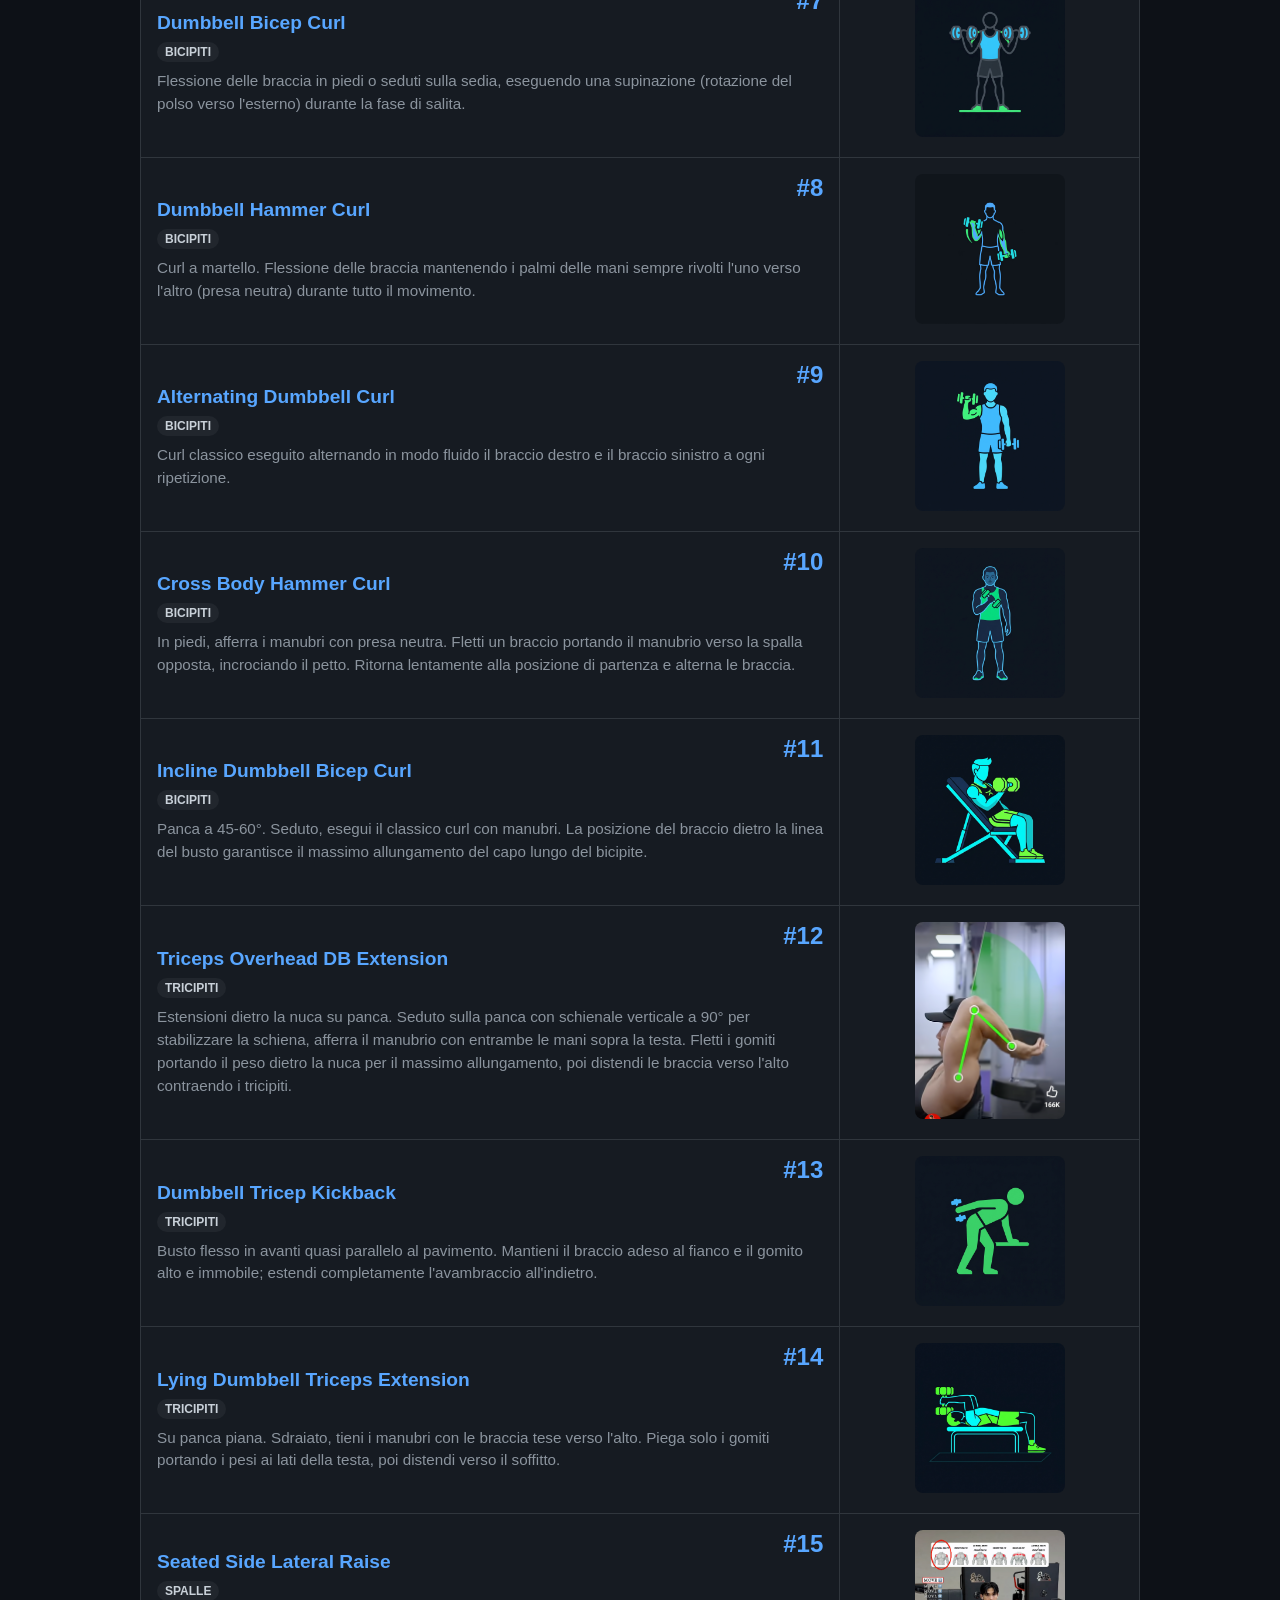
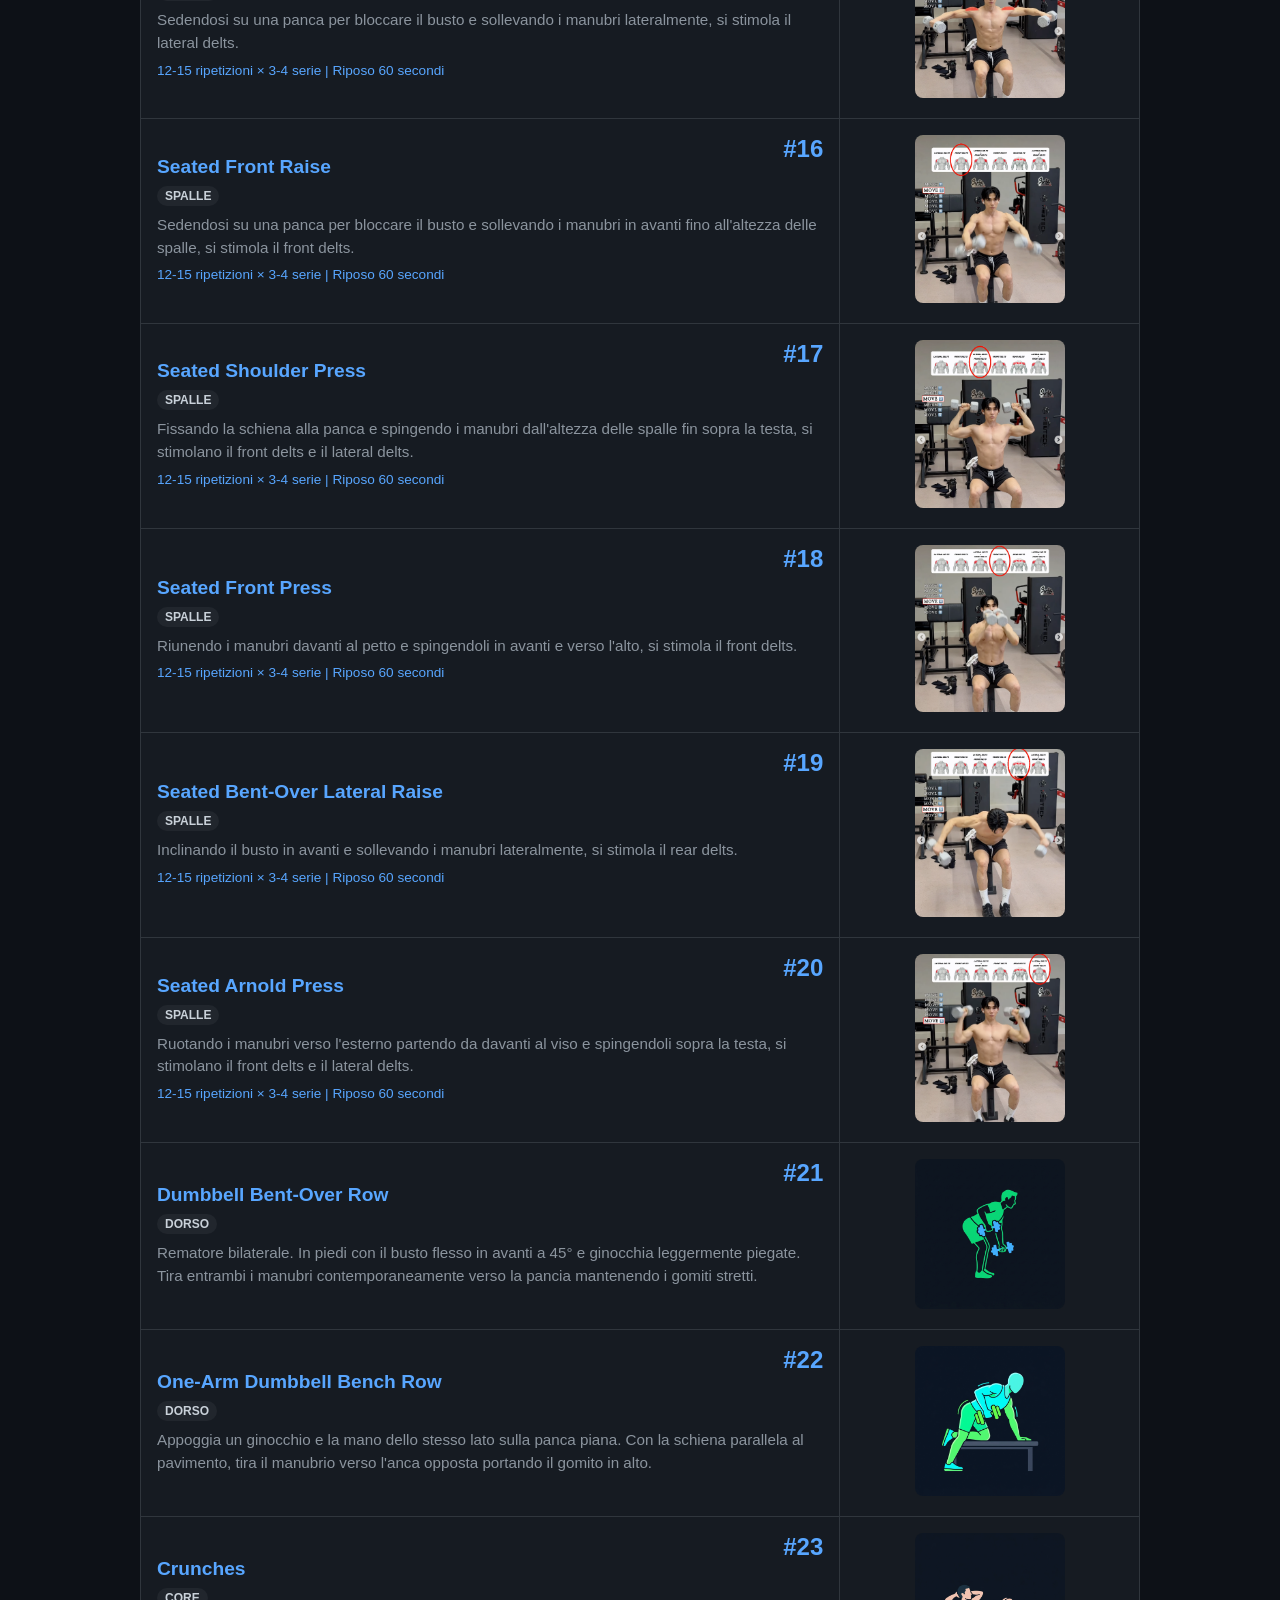
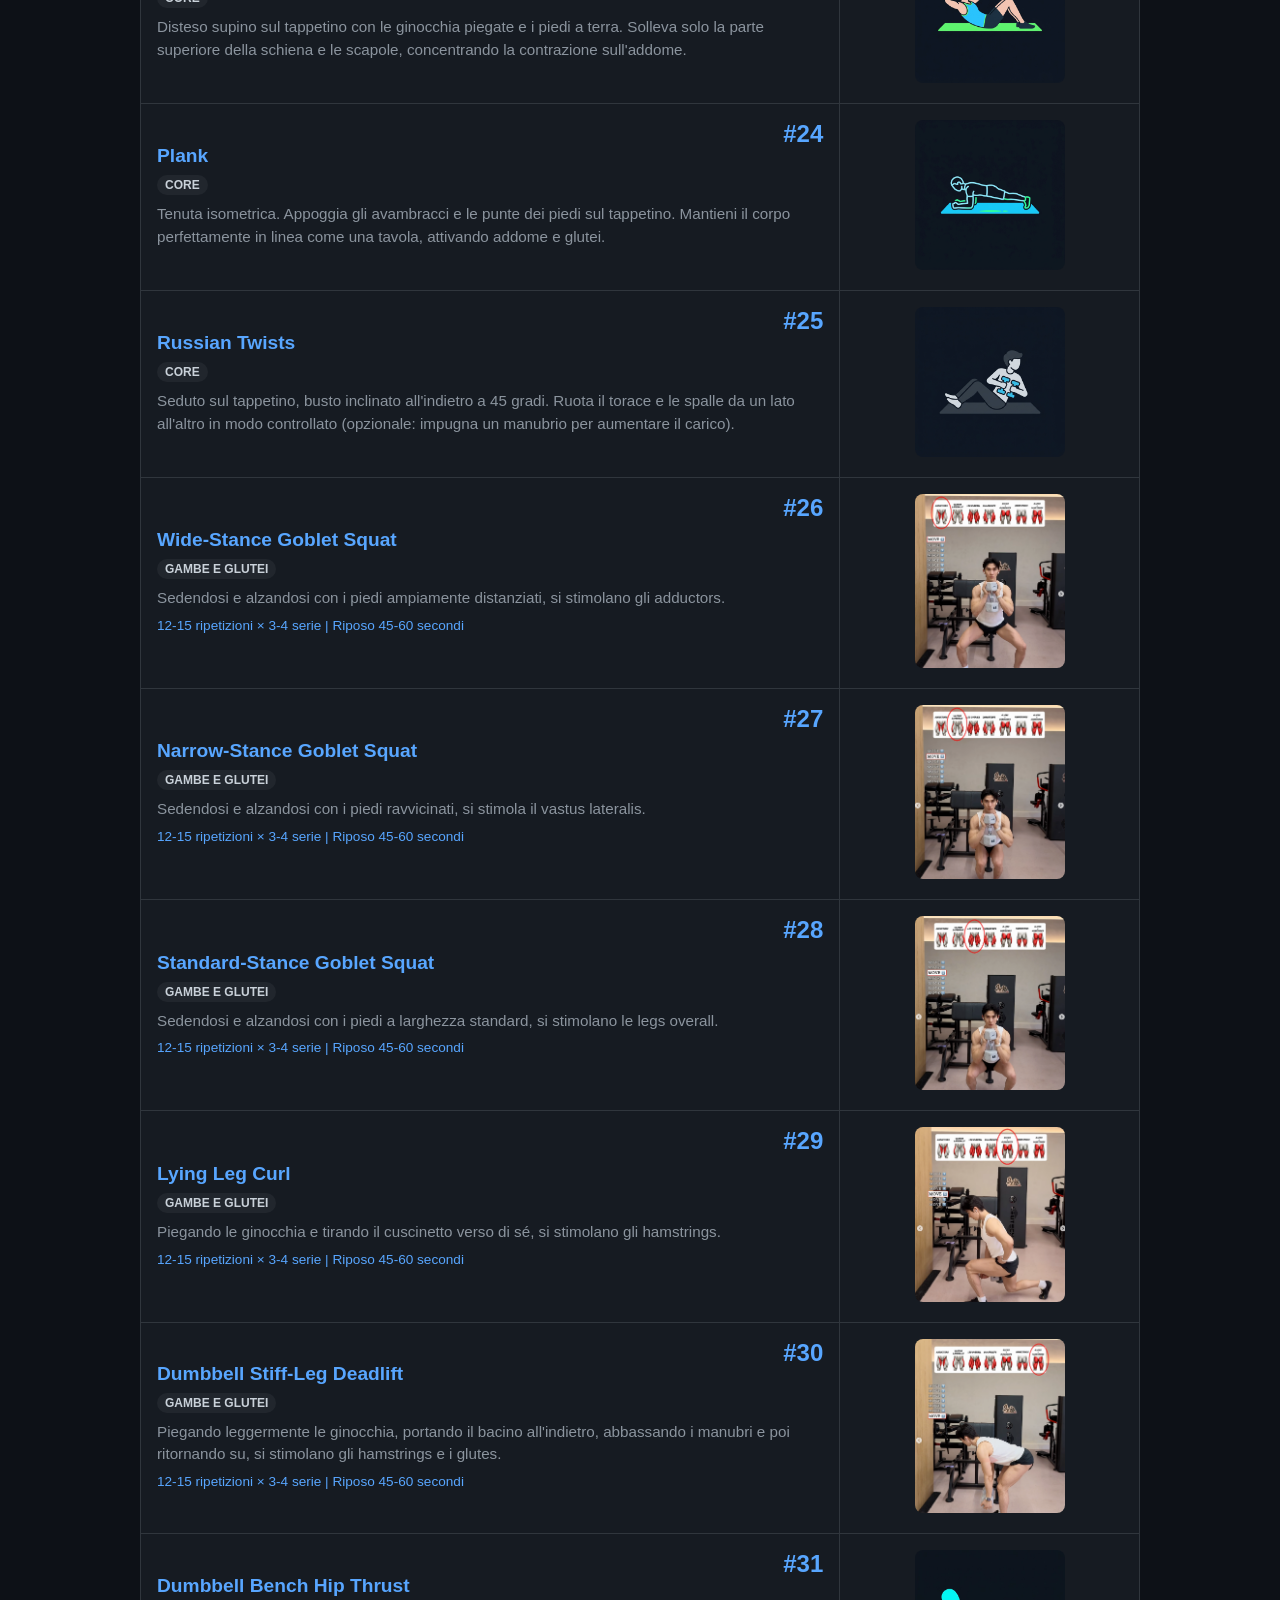
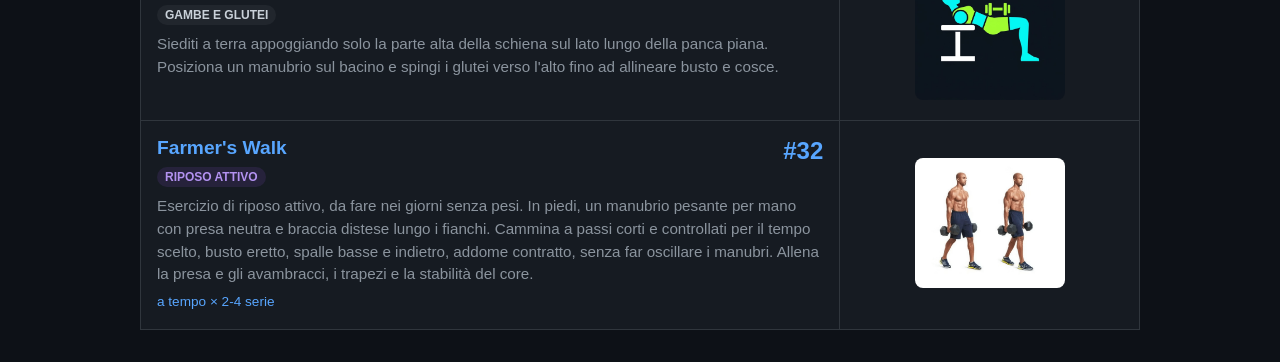
==== commit dbba6ff2: "Aggiunge nuovo esercizio Farmer's Walk (#32, gruppo Riposo attivo)" ====
--- a/ex.html
+++ b/ex.html
@@ -76,6 +76,10 @@
             background-color: #21262d;
             color: #c9d1d9;
         }
+        .badge-riposo-attivo, .badge-riposo\ attivo {
+            background-color: #26223b;
+            color: #b392f0;
+        }
         .tabs {
             display: flex;
             flex-wrap: wrap;
@@ -129,6 +133,7 @@
         <button class="tab-btn" data-cat="Dorso" onclick="showCategory('Dorso')">Dorso</button>
         <button class="tab-btn" data-cat="Core" onclick="showCategory('Core')">Core</button>
         <button class="tab-btn" data-cat="Gambe e Glutei" onclick="showCategory('Gambe e Glutei')">Gambe e Glutei</button>
+        <button class="tab-btn" data-cat="Riposo attivo" onclick="showCategory('Riposo attivo')">Riposo attivo</button>
     </div>
 
     <table>
@@ -490,6 +495,18 @@
             </td>
             <td class="col-image">
                 <img src="immagini/Dumbbell_Bench_Hip_Thrust.jpg" alt="Dumbbell Bench Hip Thrust">
+            </td>
+        </tr>
+        <!-- Riposo attivo -->
+        <tr>
+            <td>
+                <span class="exercise-number">#32</span>
+                <h2>Farmer's Walk</h2>
+                <span class="muscle-badge badge-riposo-attivo">Riposo attivo</span>
+                <p>Esercizio di riposo attivo, da fare nei giorni senza pesi. In piedi, un manubrio pesante per mano con presa neutra e braccia distese lungo i fianchi. Cammina a passi corti e controllati per il tempo scelto, busto eretto, spalle basse e indietro, addome contratto, senza far oscillare i manubri. Allena la presa e gli avambracci, i trapezi e la stabilità del core.<br><span style="display: inline-block; margin-top: 6px; color: #58a6ff; font-size: 0.85rem; font-weight: 500;">a tempo × 2-4 serie</span></p>
+            </td>
+            <td class="col-image">
+                <img src="immagini/farmer_walk.png" alt="Farmer's Walk">
             </td>
         </tr>
 
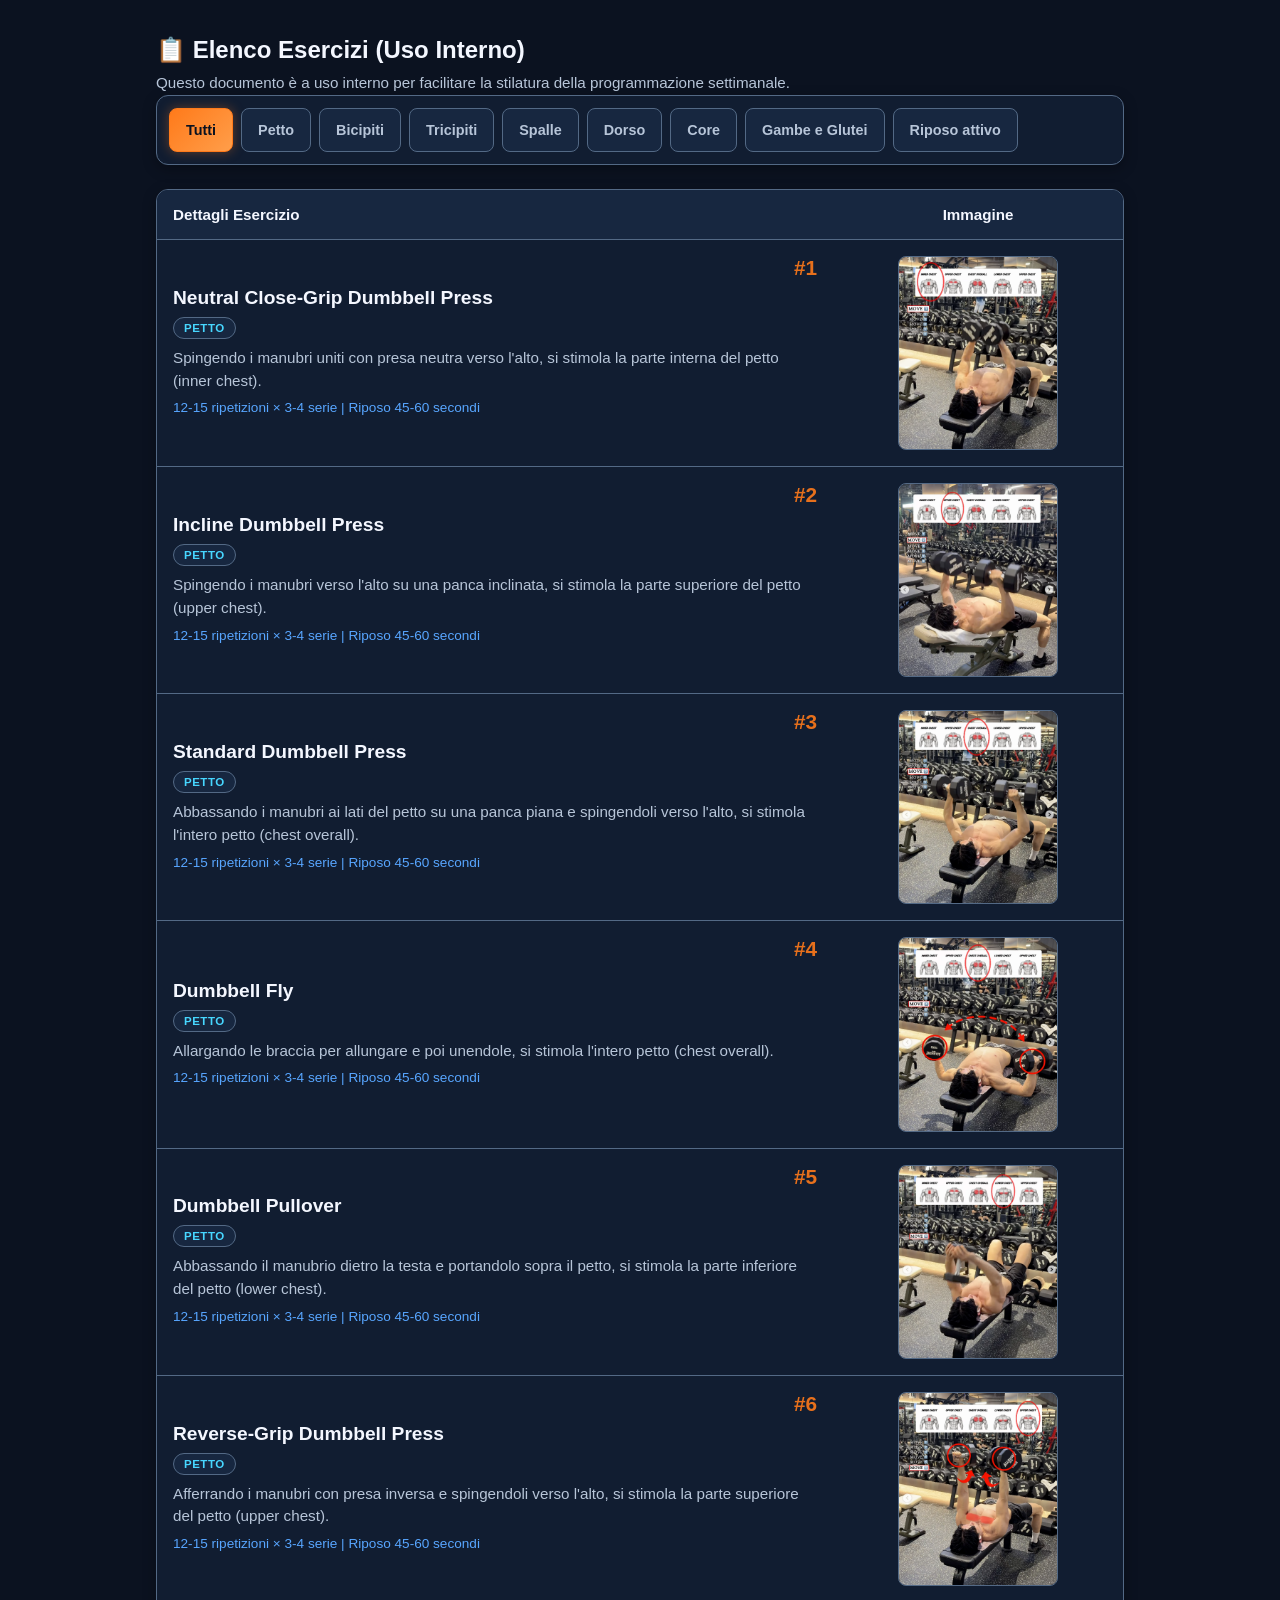
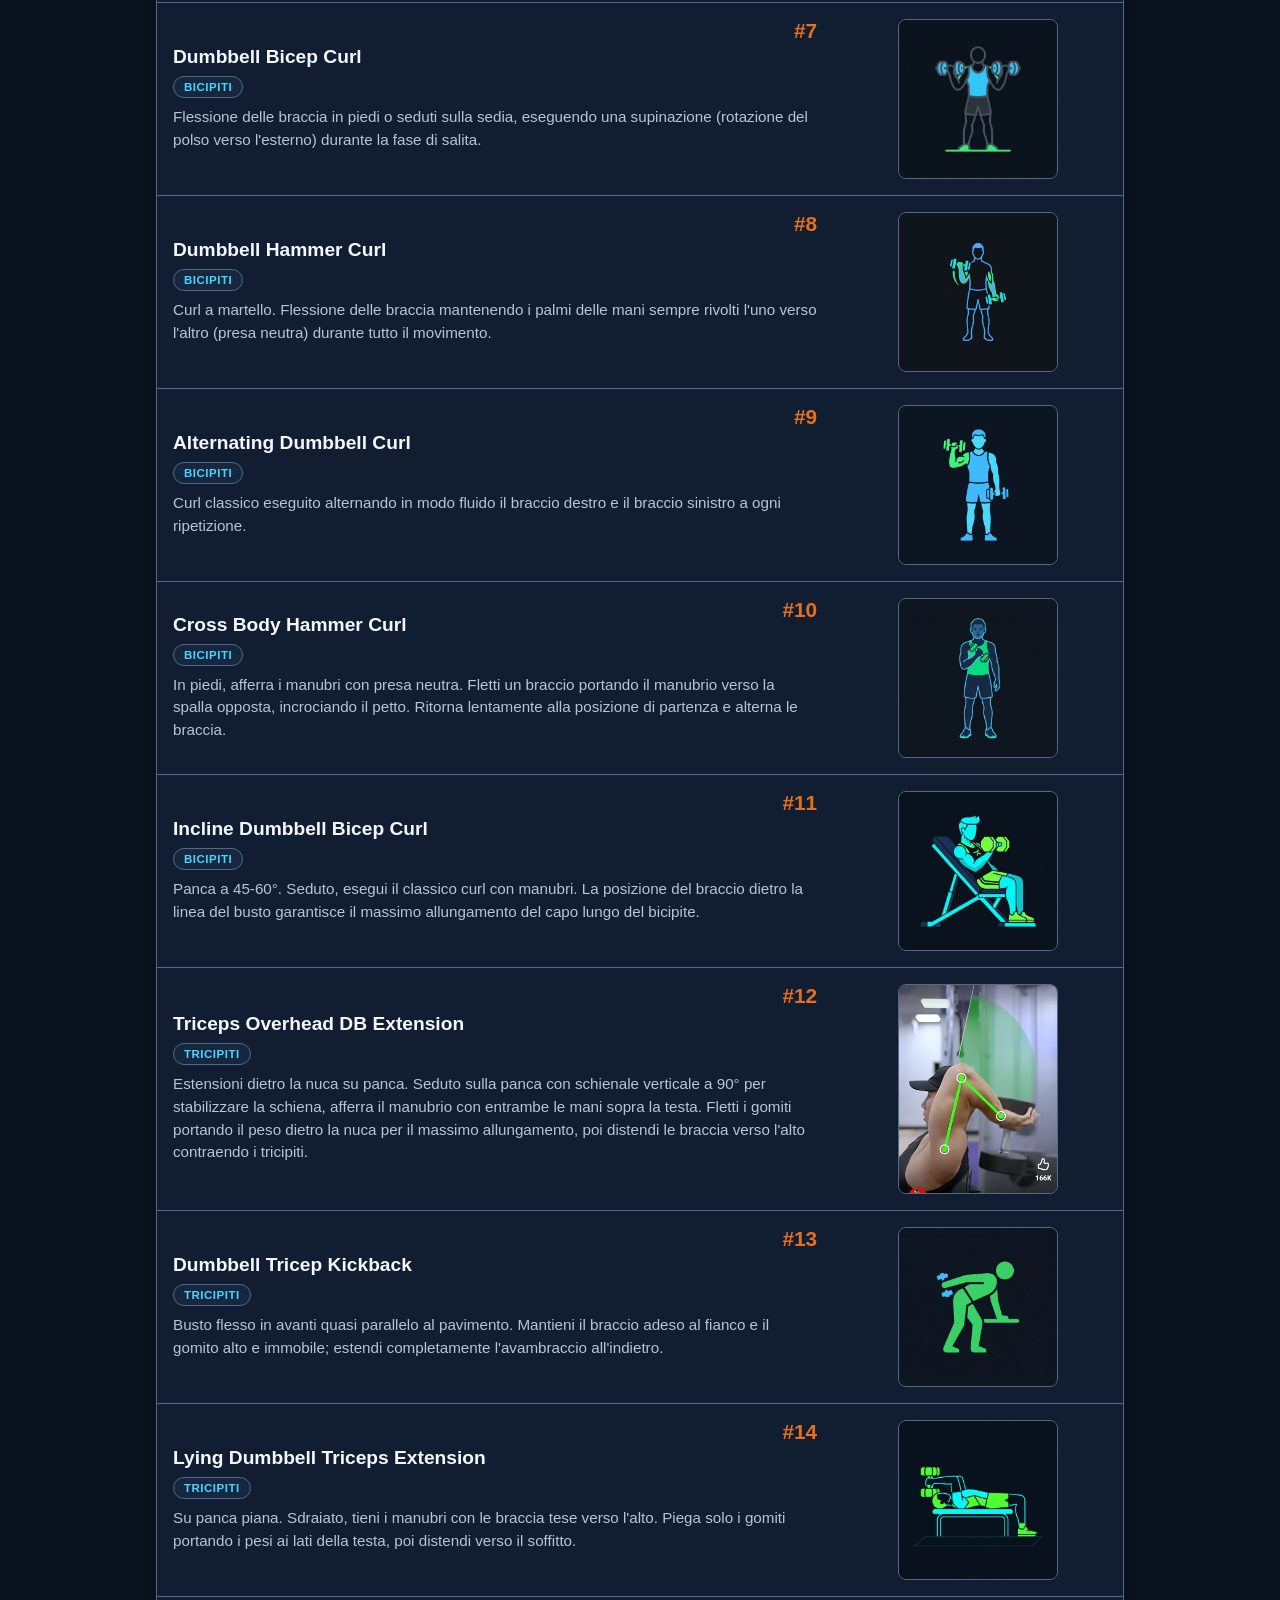
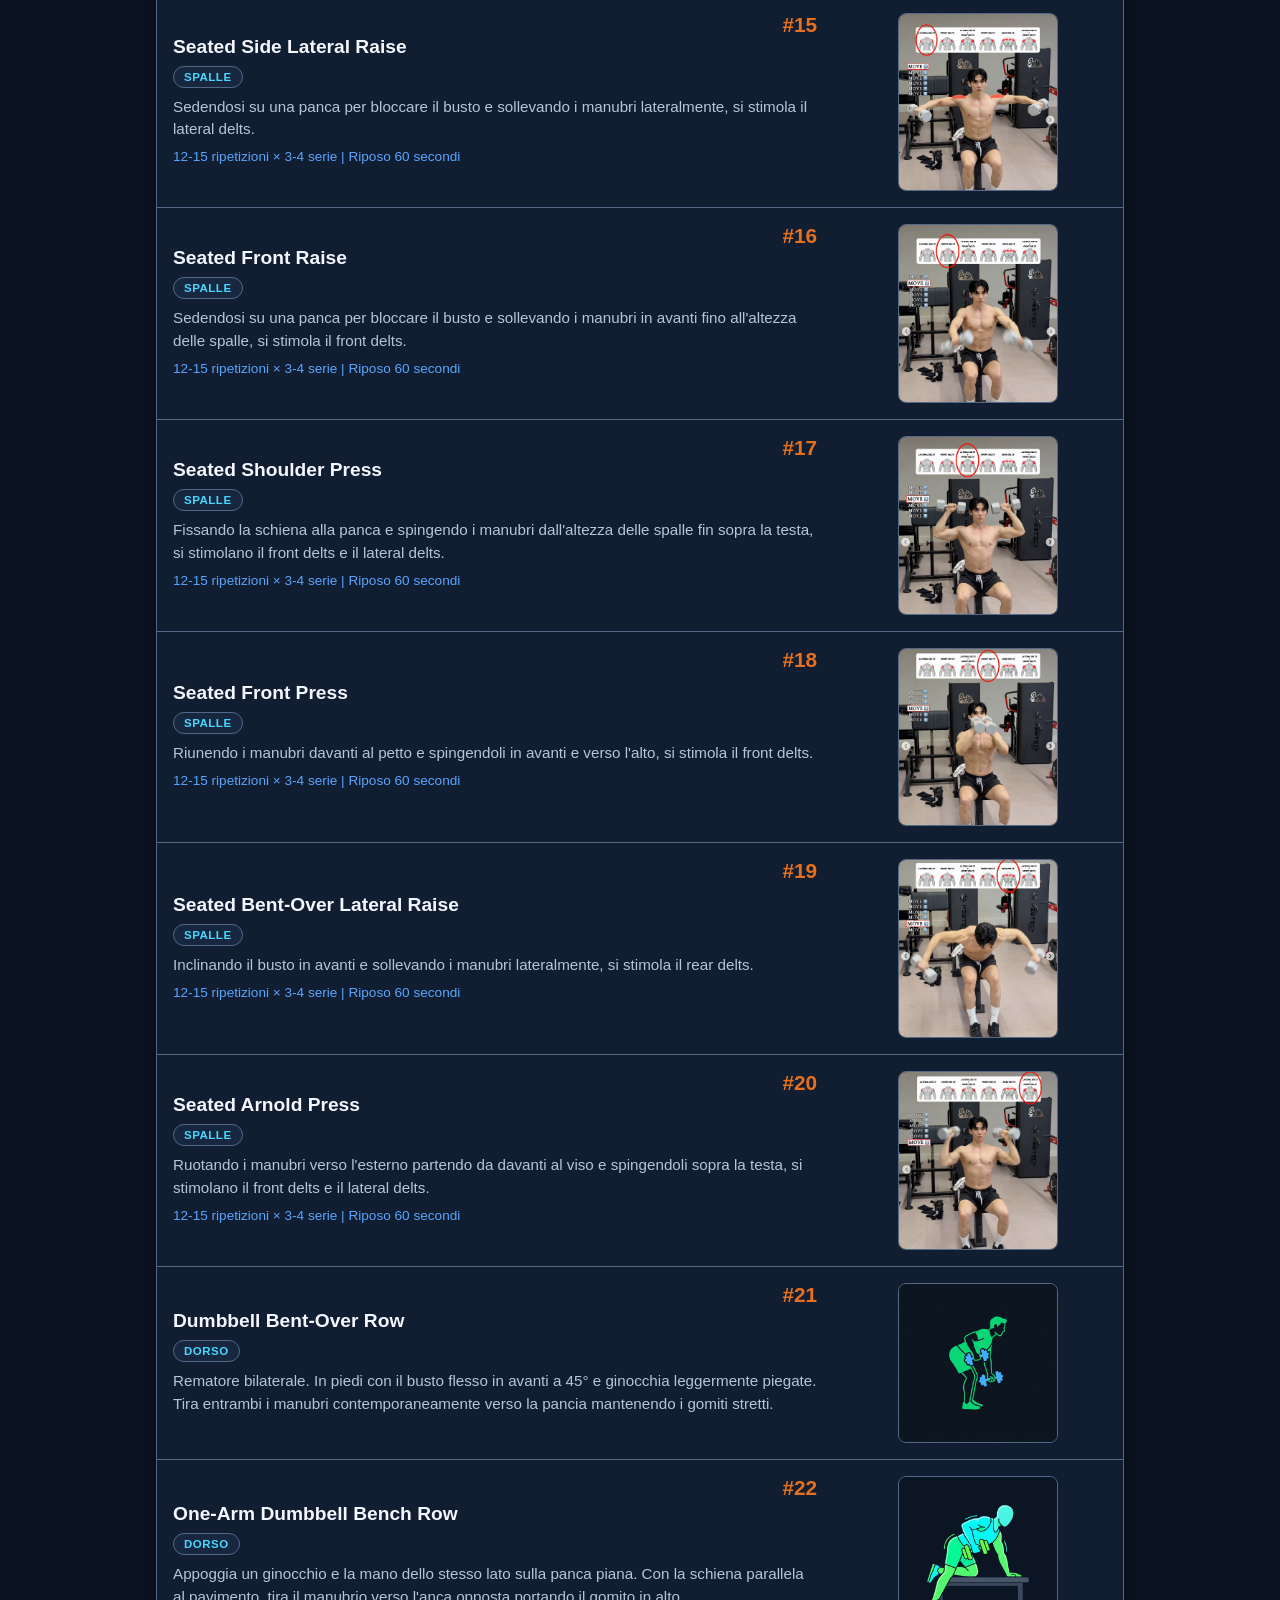
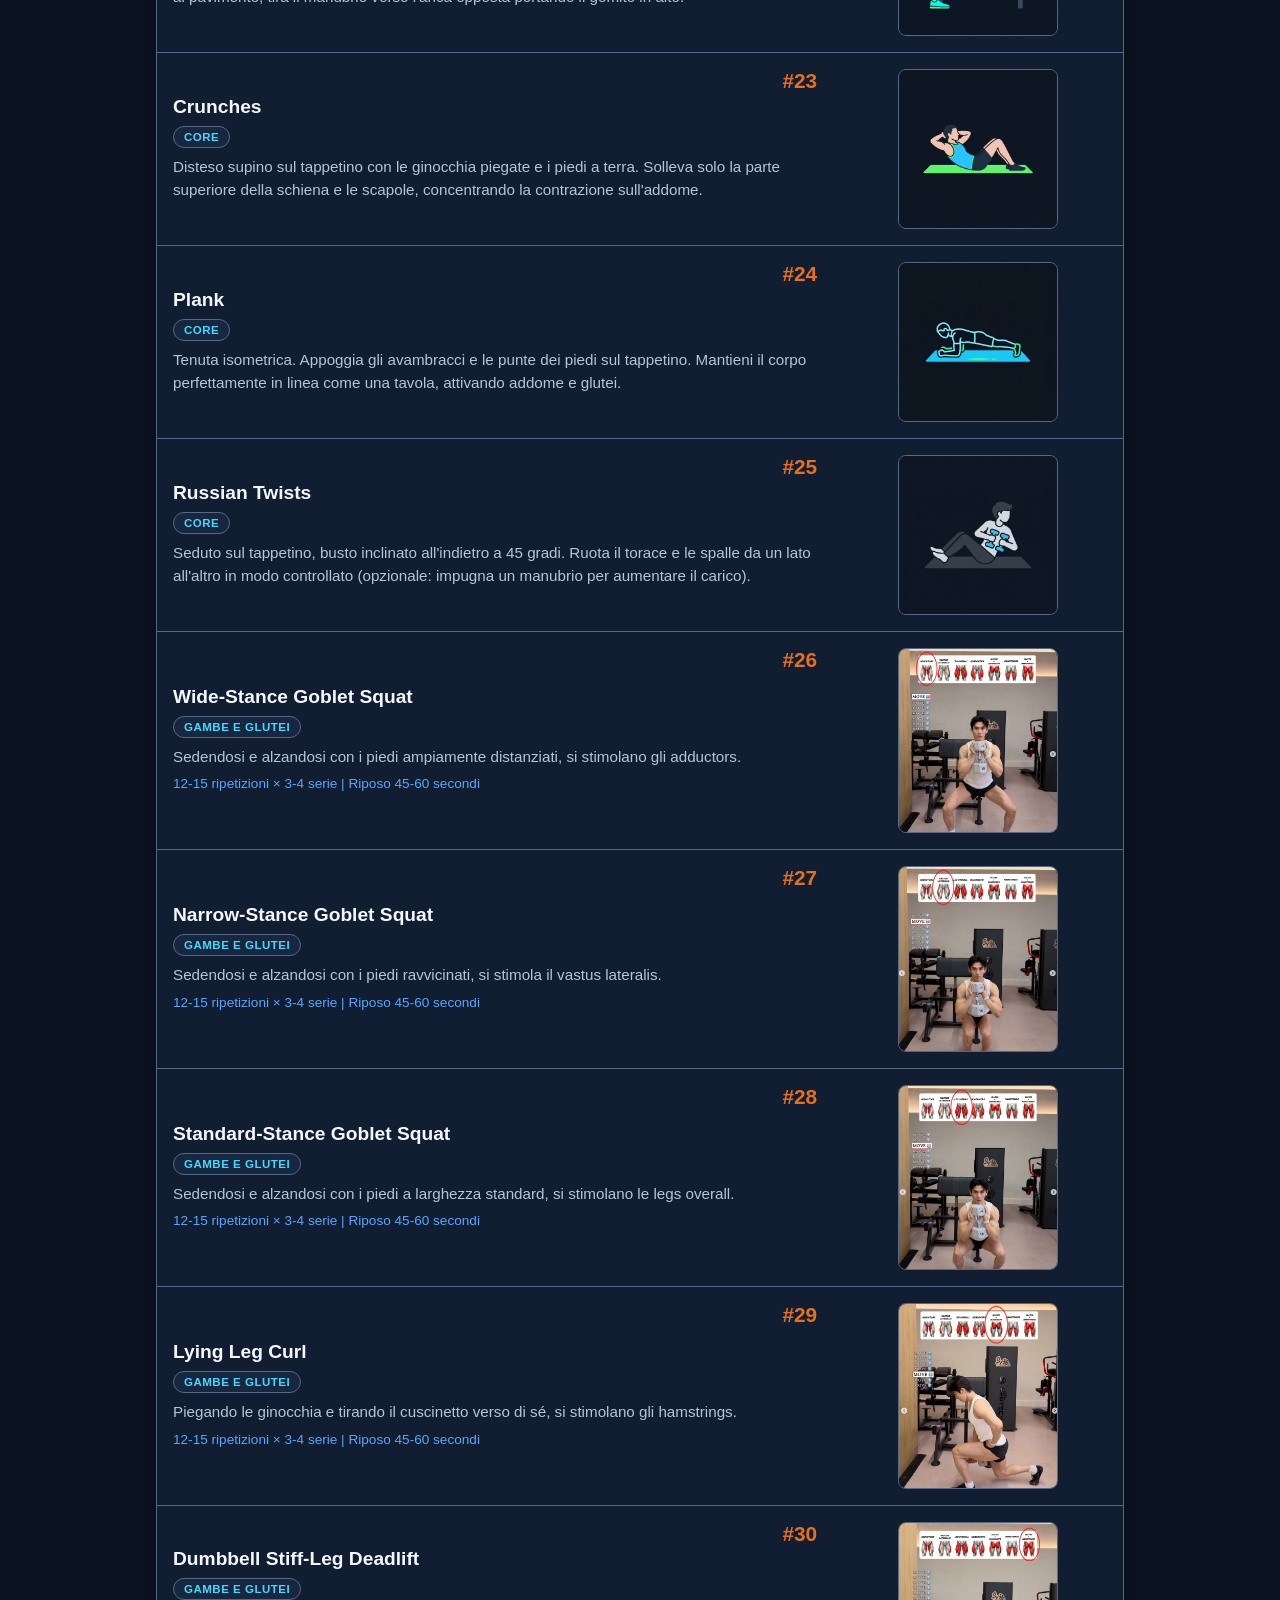
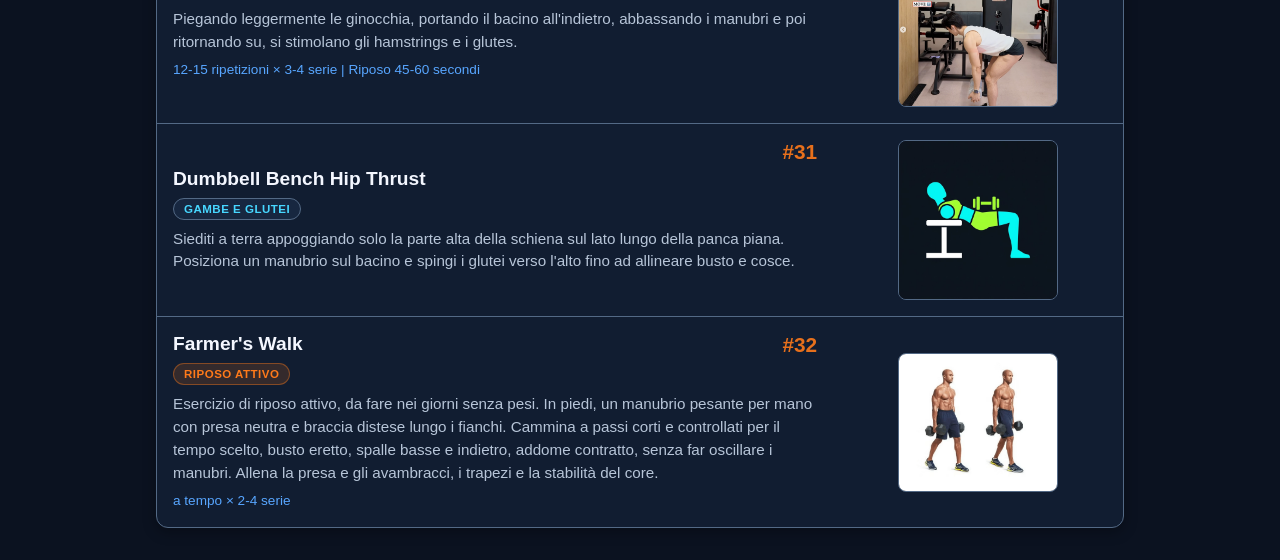
==== commit c0a3cd4b: "Deploy v6: Restyling grafico Blu e Arancio, Timer di recupero globale e ottimizzazioni UX mobile" ====
--- a/ex.html
+++ b/ex.html
@@ -3,7 +3,7 @@
 <head>
     <meta charset="UTF-8">
     <meta name="viewport" content="width=device-width, initial-scale=1.0, viewport-fit=cover">
-    <meta name="theme-color" content="#0d1117">
+    <meta name="theme-color" content="#0B1220">
     <meta name="apple-mobile-web-app-capable" content="yes">
     <meta name="apple-mobile-web-app-status-bar-style" content="black-translucent">
     <meta name="apple-mobile-web-app-title" content="Workout">
@@ -14,109 +14,240 @@
     <link rel="apple-touch-icon" href="icons/apple-touch-icon.png">
     <link rel="icon" type="image/png" sizes="192x192" href="icons/icon-192.png">
     <style>
+        :root {
+            --bg-primary: #0B1220;
+            --bg-secondary: #101A2B;
+            --surface-blue: #111D31;
+            --surface-raised: #172740;
+            --border: #536985;
+            --border-light: rgba(83, 105, 133, 0.4);
+            --text-primary: #F4F7FF;
+            --text-secondary: #B7C5D8;
+            --accent-orange: #FF7A1A;
+            --accent-orange-pressed: #E96508;
+            --accent-orange-gradient: linear-gradient(135deg, #FF7A1A 0%, #FF9E4A 100%);
+            --accent-cyan: #47D7FF;
+            --success: #7BE0A1;
+            --warning: #FFD166;
+            --danger: #FF7373;
+            --shadow-card: 0 4px 14px rgba(0, 0, 0, 0.3);
+            --glow-orange: 0 0 12px rgba(255, 122, 26, 0.35);
+        }
+
+        * {
+            box-sizing: border-box;
+            -webkit-tap-highlight-color: transparent;
+        }
+
         body {
             font-family: -apple-system, BlinkMacSystemFont, "Segoe UI", Roboto, Helvetica, Arial, sans-serif;
-            background-color: #0d1117;
-            color: #e6edf3;
+            background-color: var(--bg-primary);
+            color: var(--text-primary);
             padding-top: max(20px, env(safe-area-inset-top));
-            padding-left: max(20px, env(safe-area-inset-left));
-            padding-right: max(20px, env(safe-area-inset-right));
+            padding-left: max(16px, env(safe-area-inset-left));
+            padding-right: max(16px, env(safe-area-inset-right));
             padding-bottom: max(32px, env(safe-area-inset-bottom));
             max-width: 1000px;
             margin: 0 auto;
         }
-        table {
-            width: 100%;
-            border-collapse: collapse;
-            margin-top: 20px;
-            background-color: #161b22;
-        }
-        th, td {
-            border: 1px solid #30363d;
-            padding: 16px;
-            vertical-align: middle;
-            position: relative;
-        }
-        th {
-            background-color: #21262d;
-            text-align: left;
-        }
-        .col-info {
-            width: 70%;
-        }
-        .col-image {
-            width: 30%;
-            text-align: center;
-        }
-        img {
-            max-width: 150px;
-            border-radius: 8px;
-            background-color: #0d1117;
-        }
-        h2 { 
-            margin-top: 0; 
+
+        h1 {
+            color: var(--text-primary);
+            font-size: 1.5rem;
+            font-weight: 700;
             margin-bottom: 8px;
-            color: #58a6ff; 
-            font-size: 1.2rem;
-        }
-        p { 
-            line-height: 1.5; 
-            color: #8b949e; 
-            margin: 0;
+        }
+
+        p.intro-text {
+            line-height: 1.5;
+            color: var(--text-secondary);
+            margin: 0 0 20px 0;
             font-size: 0.95rem;
         }
-        .muscle-badge {
-            display: inline-block;
-            font-size: 0.75rem;
-            font-weight: 600;
-            padding: 3px 8px;
-            border-radius: 20px;
-            text-transform: uppercase;
-            margin-bottom: 8px;
-            background-color: #21262d;
-            color: #c9d1d9;
-        }
-        .badge-riposo-attivo, .badge-riposo\ attivo {
-            background-color: #26223b;
-            color: #b392f0;
-        }
+
         .tabs {
             display: flex;
             flex-wrap: wrap;
             gap: 8px;
-            margin-bottom: 20px;
-            background-color: #161b22;
+            margin-bottom: 24px;
+            background-color: var(--surface-blue);
             padding: 12px;
+            border-radius: 12px;
+            border: 1px solid var(--border);
+            box-shadow: var(--shadow-card);
+        }
+
+        .tab-btn {
+            background-color: var(--surface-raised);
+            color: var(--text-secondary);
+            border: 1px solid var(--border);
             border-radius: 8px;
-            border: 1px solid #30363d;
-        }
-        .tab-btn {
-            background-color: #21262d;
-            color: #c9d1d9;
-            border: 1px solid #30363d;
-            border-radius: 6px;
-            padding: 8px 16px;
+            padding: 10px 16px;
             cursor: pointer;
             font-weight: 600;
-            transition: all 0.2s;
-        }
-        .tab-btn:hover {
-            background-color: #30363d;
-        }
+            font-size: 0.9rem;
+            min-height: 44px;
+            display: inline-flex;
+            align-items: center;
+            justify-content: center;
+            transition: all 0.2s ease;
+        }
+
+        .tab-btn:active {
+            transform: scale(0.97);
+        }
+
         .tab-btn.active {
-            background-color: #58a6ff;
-            color: #0d1117;
-            border-color: #58a6ff;
+            background: var(--accent-orange-gradient);
+            color: #0B1220;
+            border-color: var(--accent-orange);
+            font-weight: 700;
+            box-shadow: var(--glow-orange);
+        }
+
+        table {
+            width: 100%;
+            border-collapse: separate;
+            border-spacing: 0;
+            margin-top: 20px;
+            background-color: var(--surface-blue);
+            border-radius: 12px;
+            overflow: hidden;
+            border: 1px solid var(--border);
+            box-shadow: var(--shadow-card);
+        }
+
+        th, td {
+            border-bottom: 1px solid var(--border);
+            padding: 16px;
+            vertical-align: middle;
+            position: relative;
+        }
+
+        tr:last-child td {
+            border-bottom: none;
+        }
+
+        th {
+            background-color: var(--surface-raised);
+            color: var(--text-primary);
+            text-align: left;
+            font-weight: 700;
+            font-size: 0.95rem;
+        }
+
+        .col-info {
+            width: 70%;
+        }
+
+        .col-image {
+            width: 30%;
+            text-align: center;
+        }
+
+        img {
+            max-width: 160px;
+            border-radius: 8px;
+            background-color: var(--bg-primary);
+            border: 1px solid var(--border);
+            display: block;
+            margin: 0 auto;
+        }
+
+        h2 { 
+            margin-top: 0; 
+            margin-bottom: 8px;
+            color: var(--text-primary); 
+            font-size: 1.2rem;
+            font-weight: 700;
+        }
+
+        p { 
+            line-height: 1.5; 
+            color: var(--text-secondary); 
+            margin: 0;
+            font-size: 0.95rem;
+        }
+
+        .prescription-text {
+            display: inline-block;
+            margin-top: 8px;
+            color: var(--accent-orange);
+            font-size: 0.88rem;
+            font-weight: 600;
+        }
+
+        .muscle-badge {
+            display: inline-block;
+            font-size: 0.72rem;
+            font-weight: 700;
+            padding: 4px 10px;
+            border-radius: 20px;
+            text-transform: uppercase;
+            letter-spacing: 0.5px;
+            margin-bottom: 8px;
+            background-color: var(--surface-raised);
+            color: var(--accent-cyan);
+            border: 1px solid var(--border);
+        }
+
+        .badge-riposo-attivo, .badge-riposo\ attivo {
+            background-color: rgba(255, 122, 26, 0.15);
+            color: var(--accent-orange);
+            border-color: rgba(255, 122, 26, 0.4);
         }
 
         .exercise-number {
             position: absolute;
             top: 16px;
             right: 16px;
-            font-size: 1.5rem;
-            font-weight: bold;
-            color: #58a6ff;
+            font-size: 1.3rem;
+            font-weight: 800;
+            color: var(--accent-orange);
             pointer-events: none;
+            opacity: 0.9;
+        }
+
+        /* Mobile Responsive Viewport <= 600px */
+        @media (max-width: 600px) {
+            table, thead, tbody, th, td, tr {
+                display: block;
+            }
+
+            thead tr {
+                position: absolute;
+                top: -9999px;
+                left: -9999px;
+            }
+
+            tr {
+                margin-bottom: 16px;
+                background-color: var(--surface-blue);
+                border: 1px solid var(--border);
+                border-radius: 12px;
+                overflow: hidden;
+                box-shadow: var(--shadow-card);
+            }
+
+            td.col-info {
+                width: 100%;
+                border-bottom: 1px solid var(--border-light);
+                padding: 16px;
+            }
+
+            td.col-image {
+                width: 100%;
+                border-bottom: none;
+                padding: 16px;
+                background-color: var(--bg-secondary);
+            }
+
+            img {
+                max-width: 100%;
+                height: auto;
+                max-height: 240px;
+                object-fit: contain;
+            }
         }
     </style>
 </head>
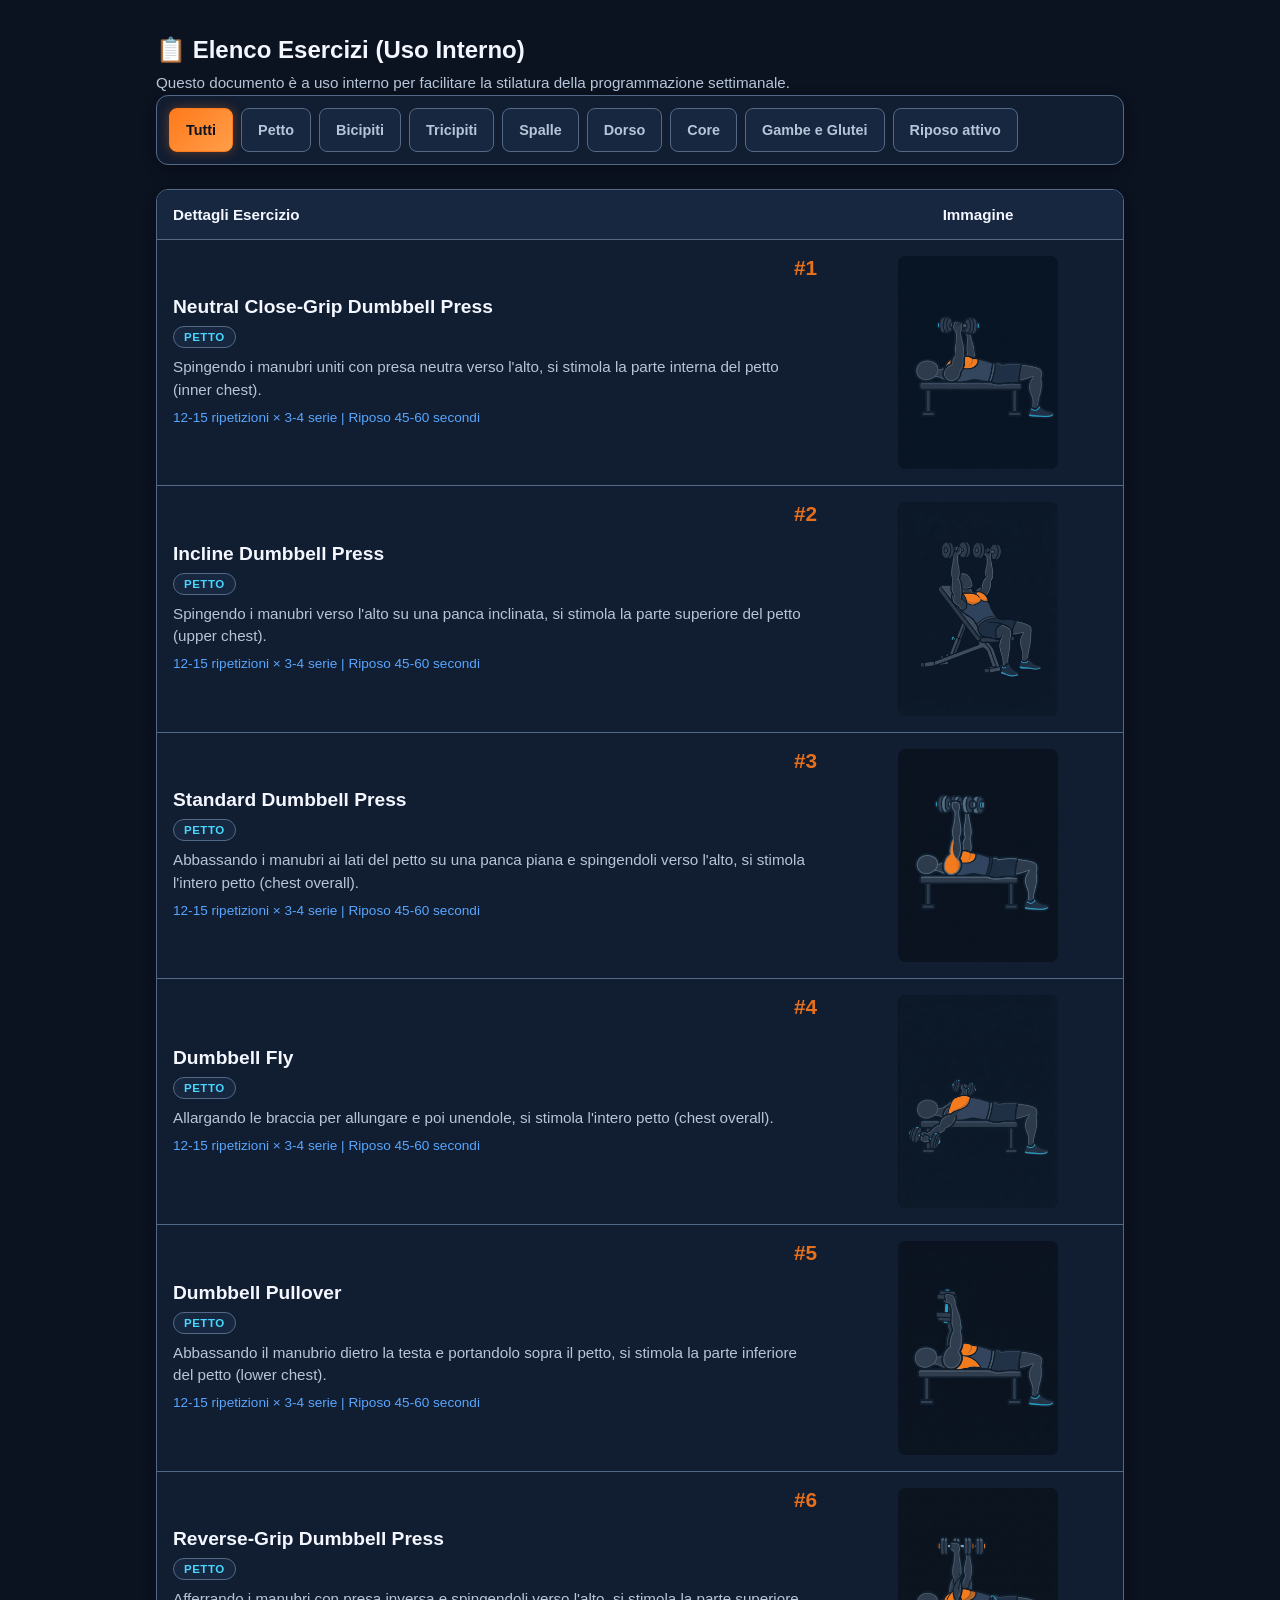
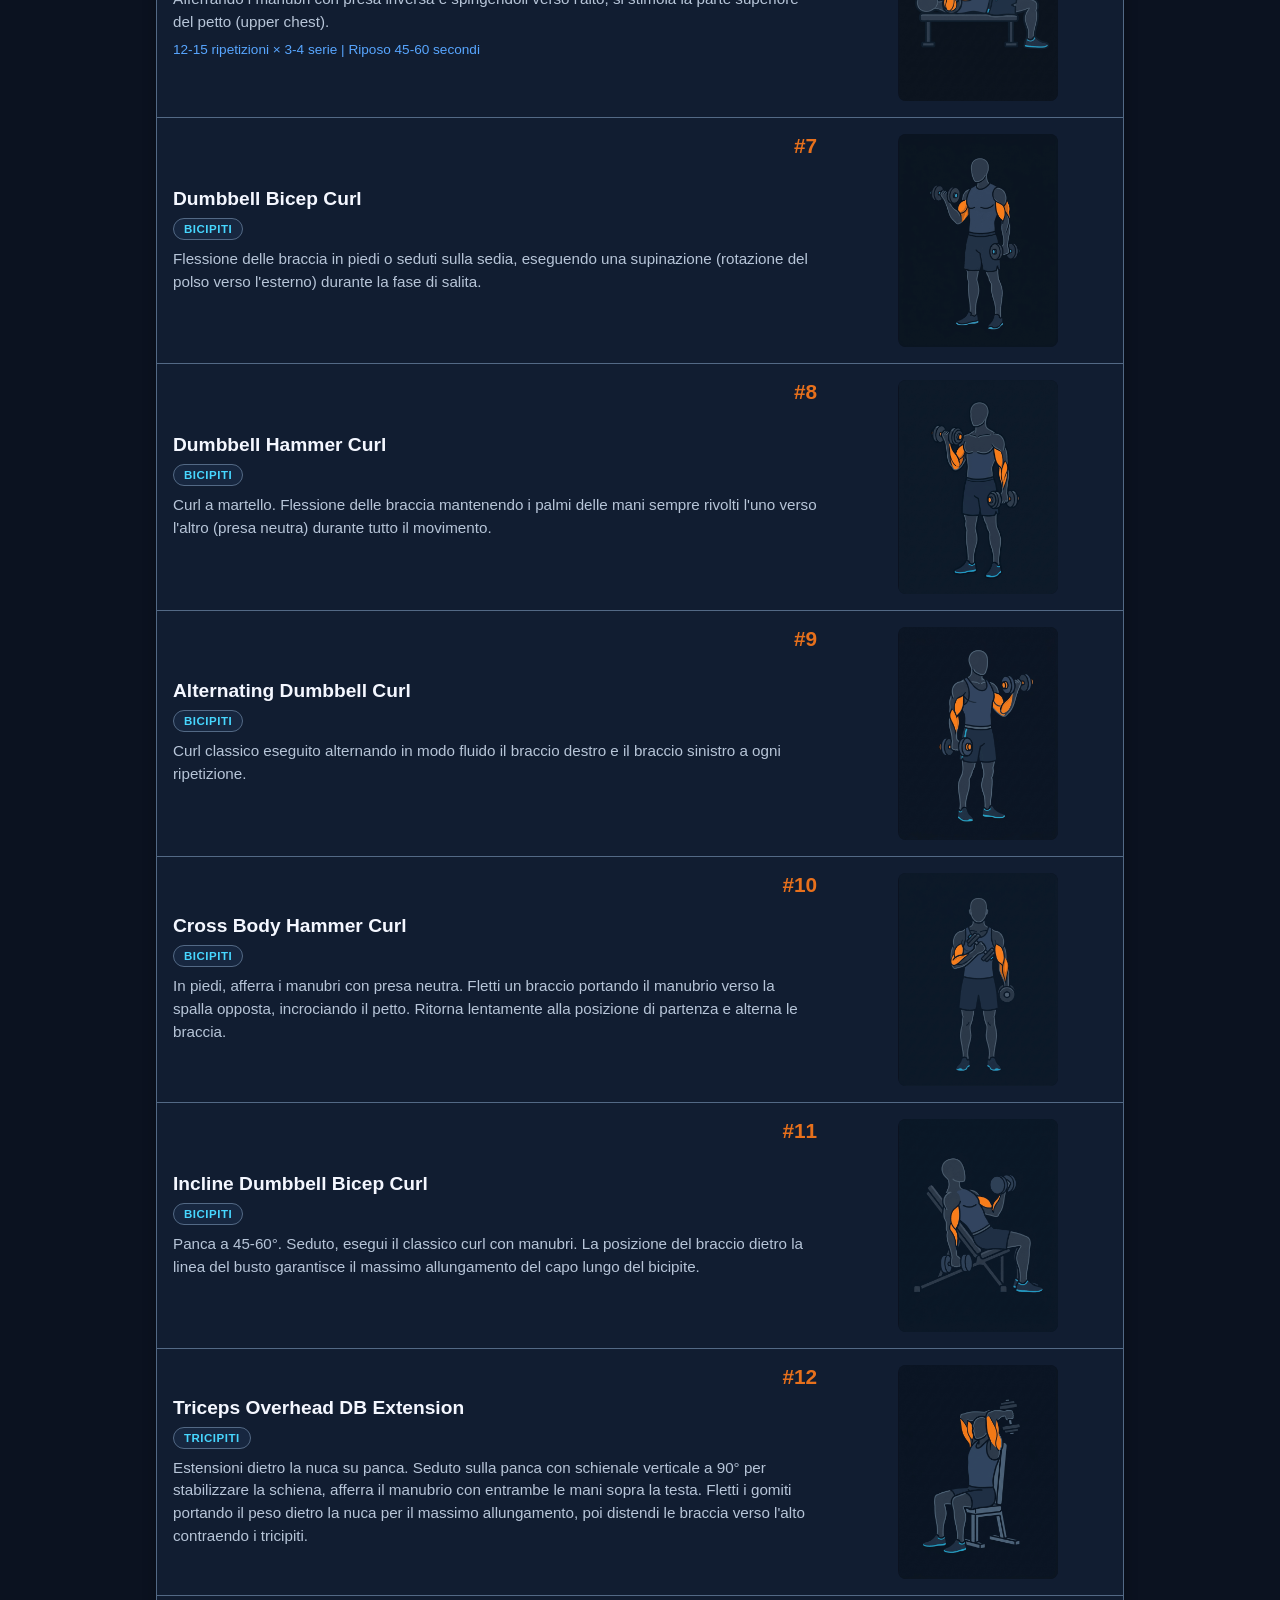
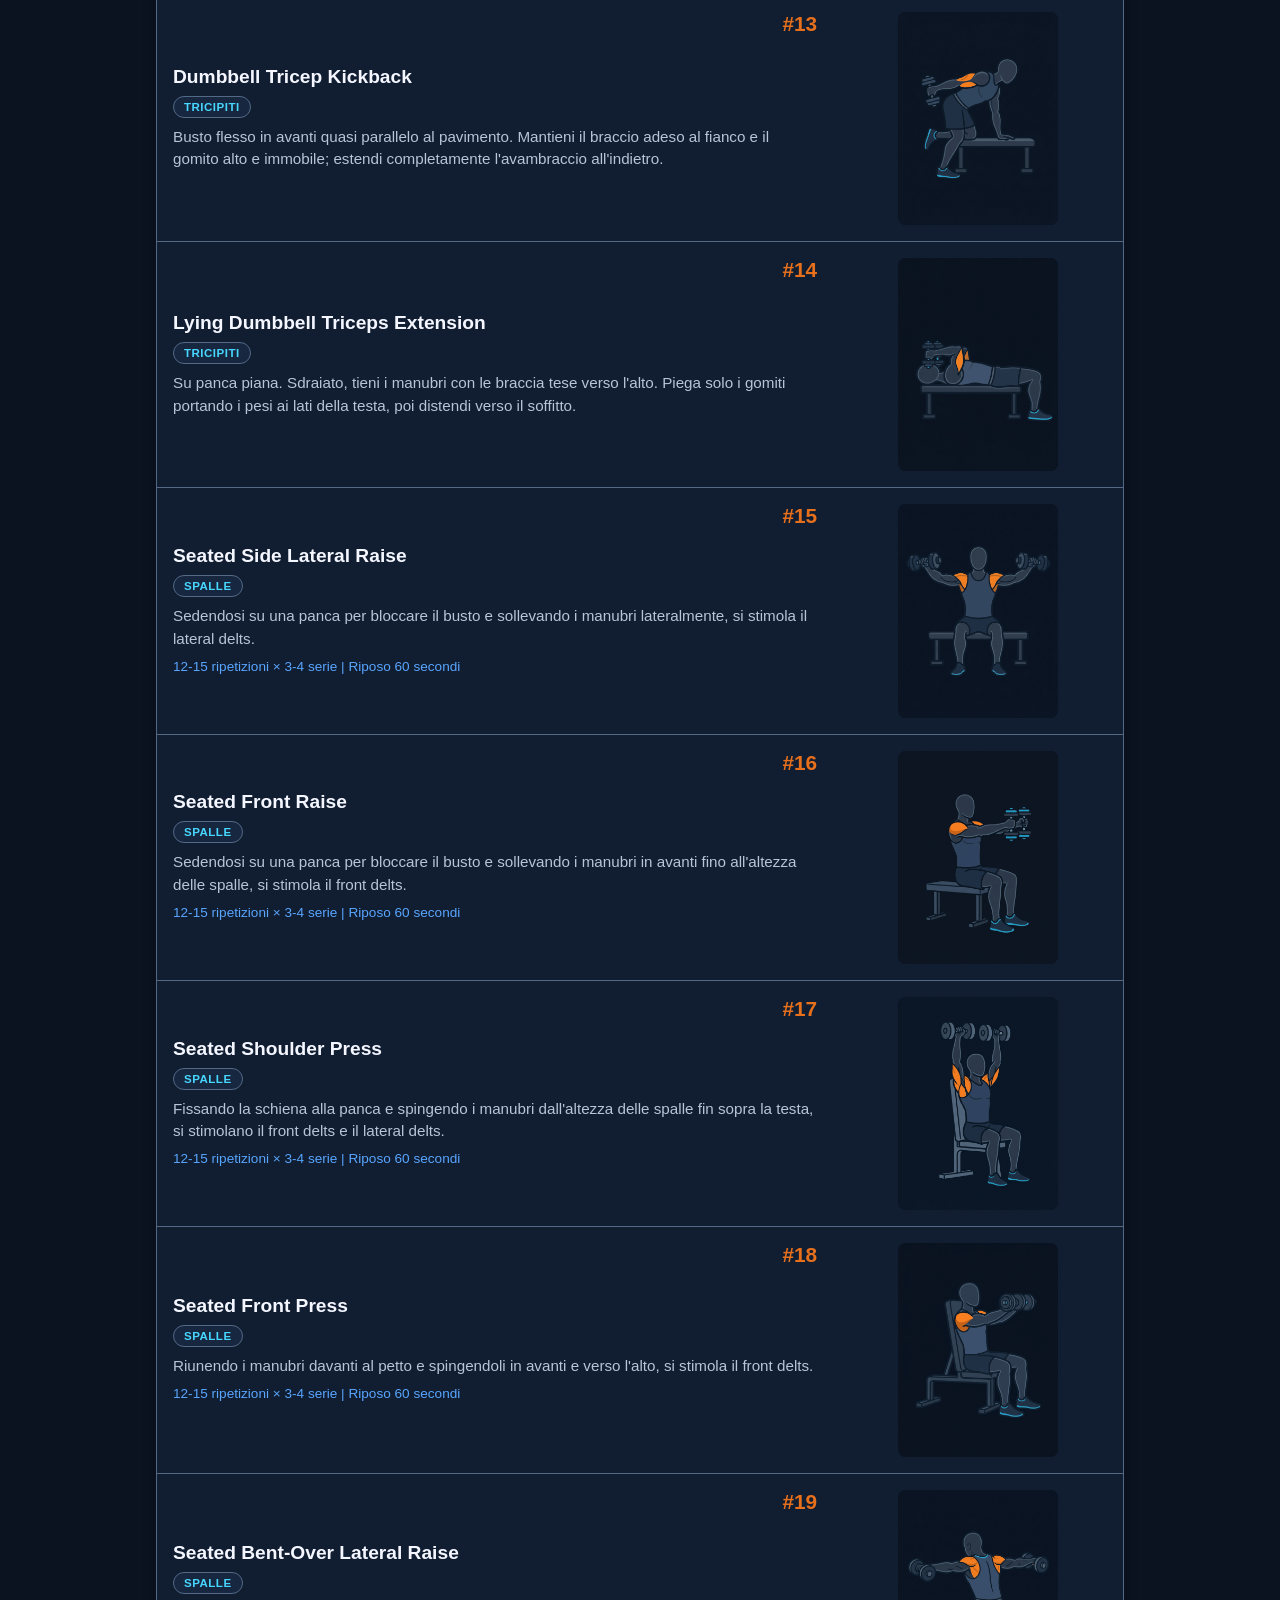
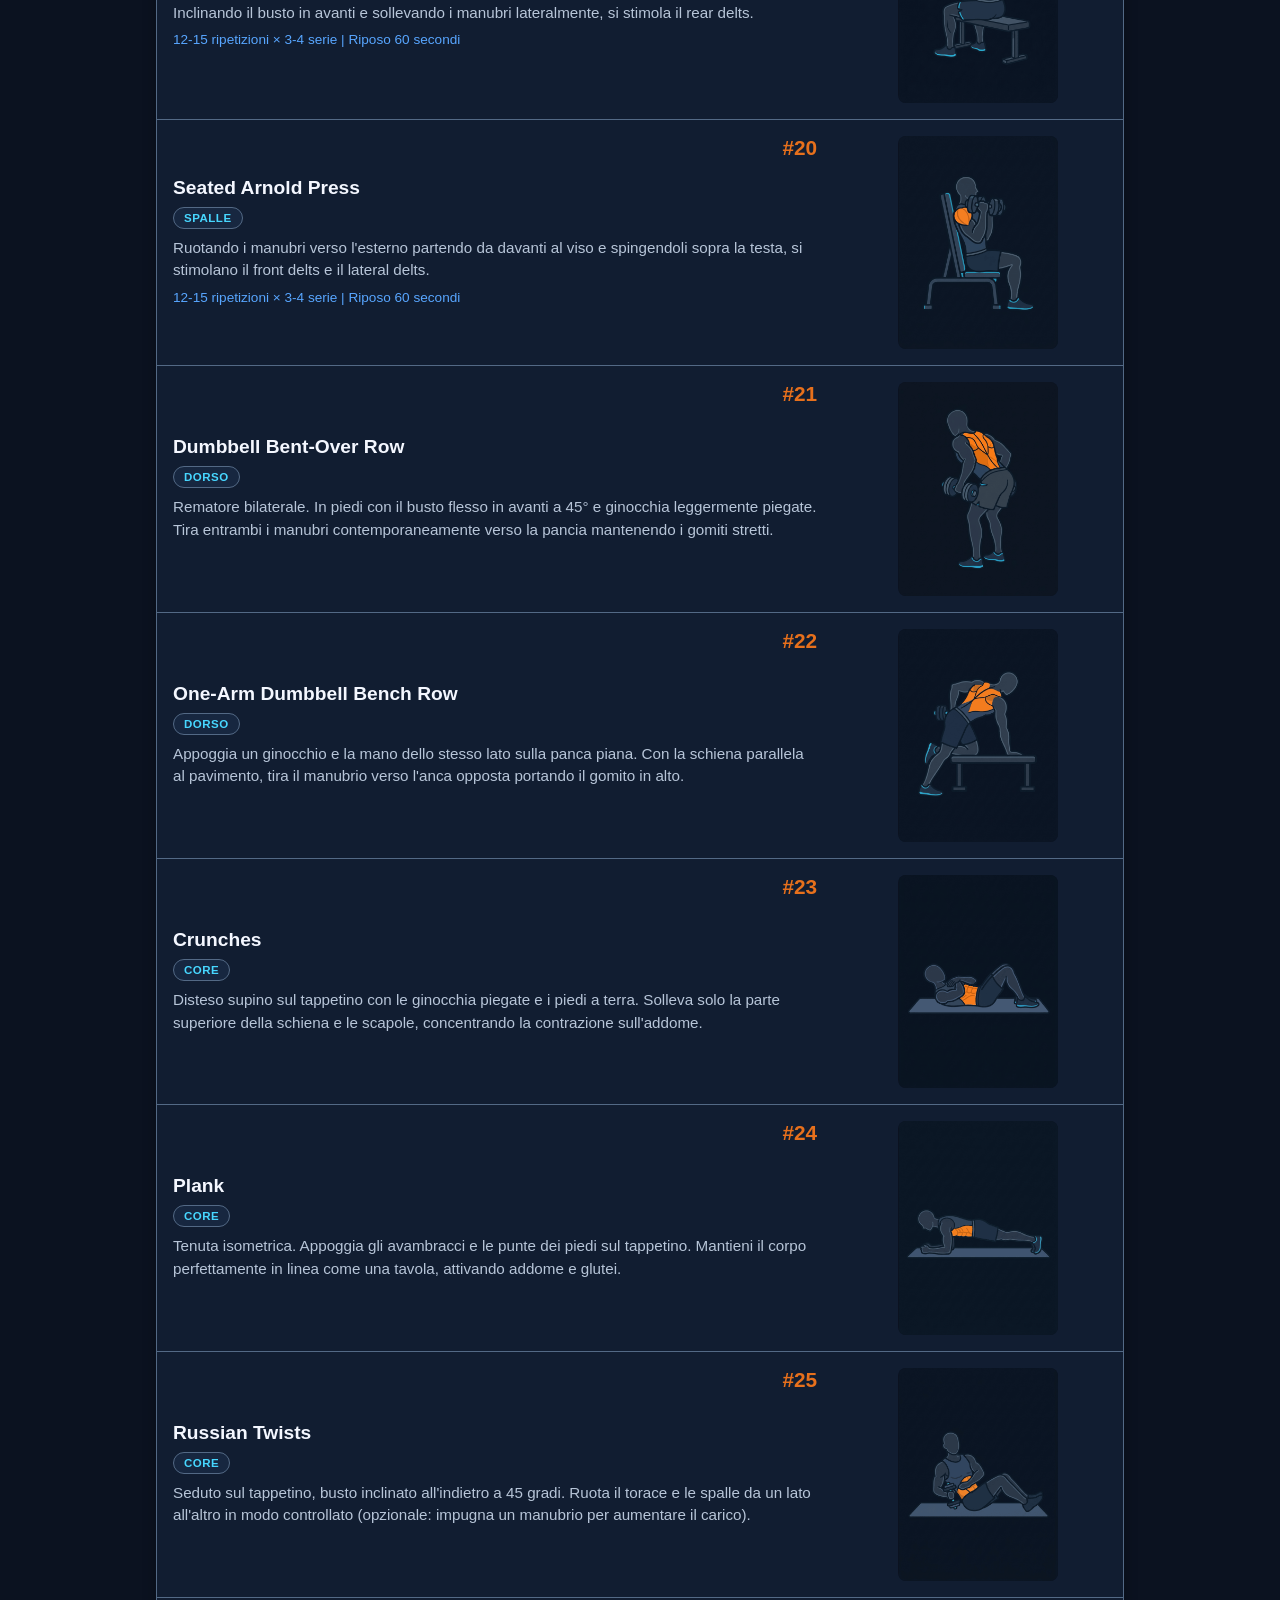
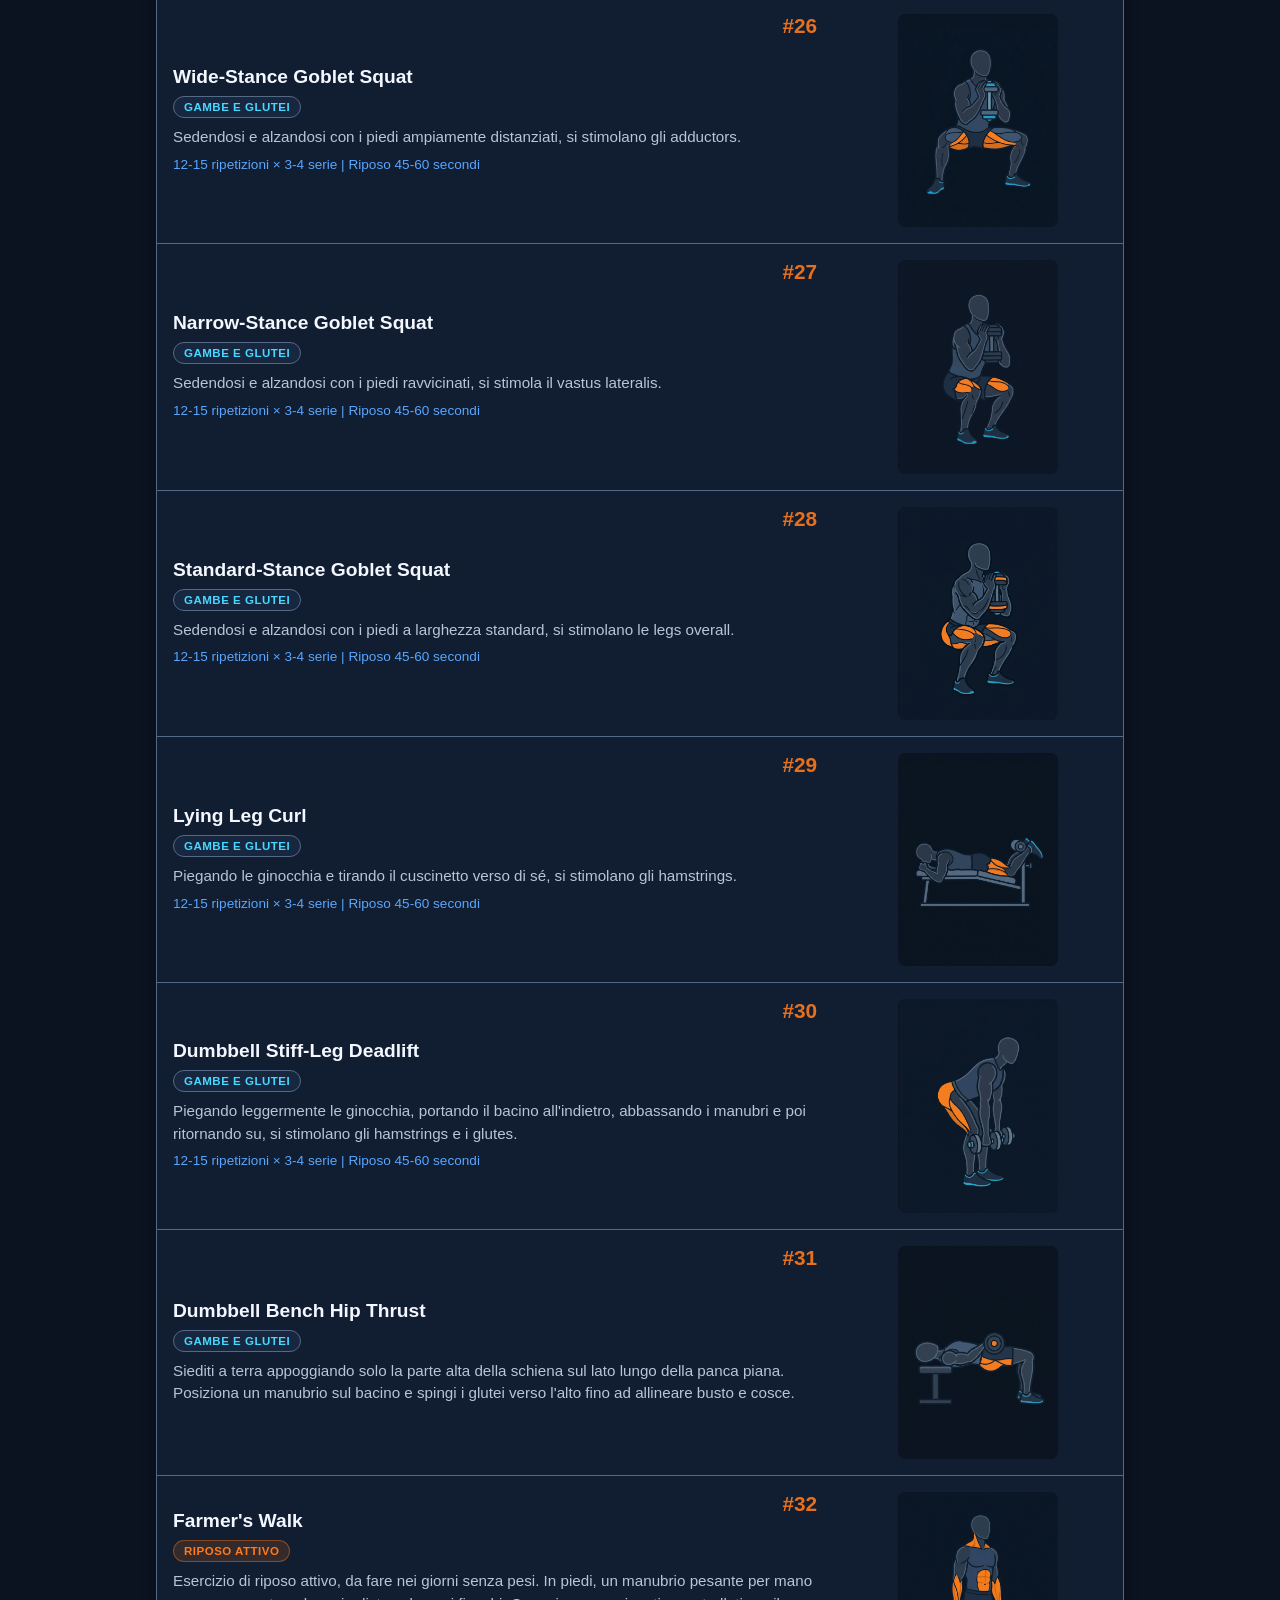
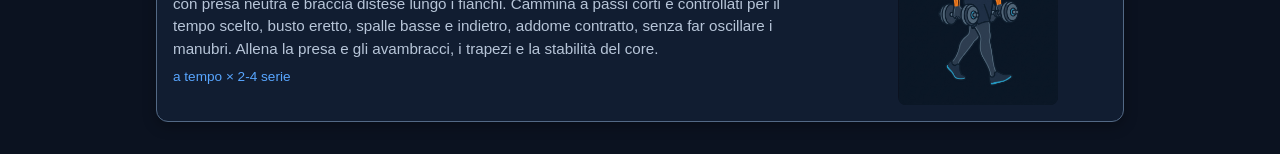
==== commit c895d809: "Integra 32 nuove illustrazioni ottimizzate a 600x804, aggiorna Hip Thrust a PNG e archivia v1" ====
--- a/ex.html
+++ b/ex.html
@@ -147,11 +147,13 @@
 
         img {
             max-width: 160px;
+            aspect-ratio: 3 / 4;
             border-radius: 8px;
             background-color: var(--bg-primary);
-            border: 1px solid var(--border);
+            border: none;
             display: block;
             margin: 0 auto;
+            object-fit: contain;
         }
 
         h2 { 
@@ -239,14 +241,19 @@
                 width: 100%;
                 border-bottom: none;
                 padding: 16px;
-                background-color: var(--bg-secondary);
+                background-color: var(--bg-primary);
+                text-align: center;
             }
 
             img {
-                max-width: 100%;
+                width: 100%;
+                max-width: 220px;
+                aspect-ratio: 3 / 4;
                 height: auto;
-                max-height: 240px;
+                max-height: 295px;
                 object-fit: contain;
+                border: none;
+                margin: 0 auto;
             }
         }
     </style>
@@ -625,7 +632,7 @@
                 <p>Siediti a terra appoggiando solo la parte alta della schiena sul lato lungo della panca piana. Posiziona un manubrio sul bacino e spingi i glutei verso l'alto fino ad allineare busto e cosce.</p>
             </td>
             <td class="col-image">
-                <img src="immagini/Dumbbell_Bench_Hip_Thrust.jpg" alt="Dumbbell Bench Hip Thrust">
+                <img src="immagini/Dumbbell_Bench_Hip_Thrust.png" alt="Dumbbell Bench Hip Thrust">
             </td>
         </tr>
         <!-- Riposo attivo -->
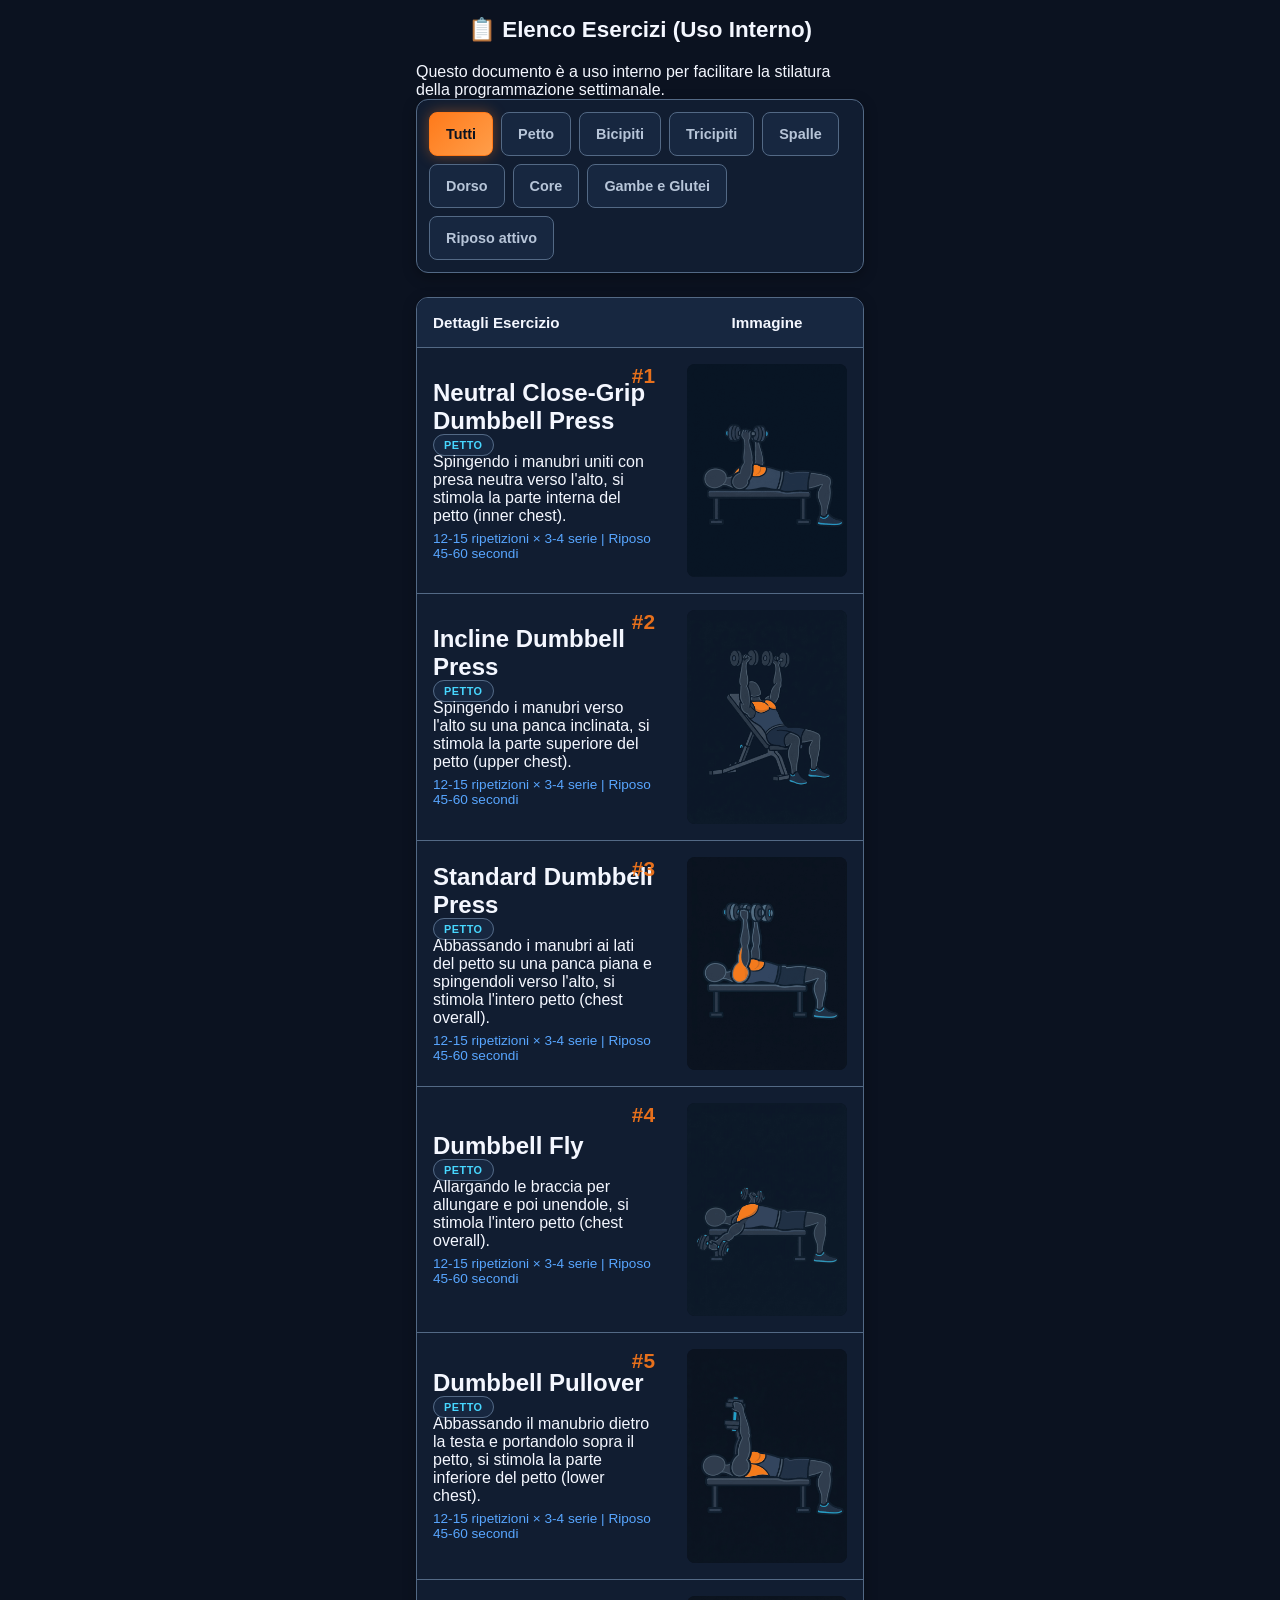
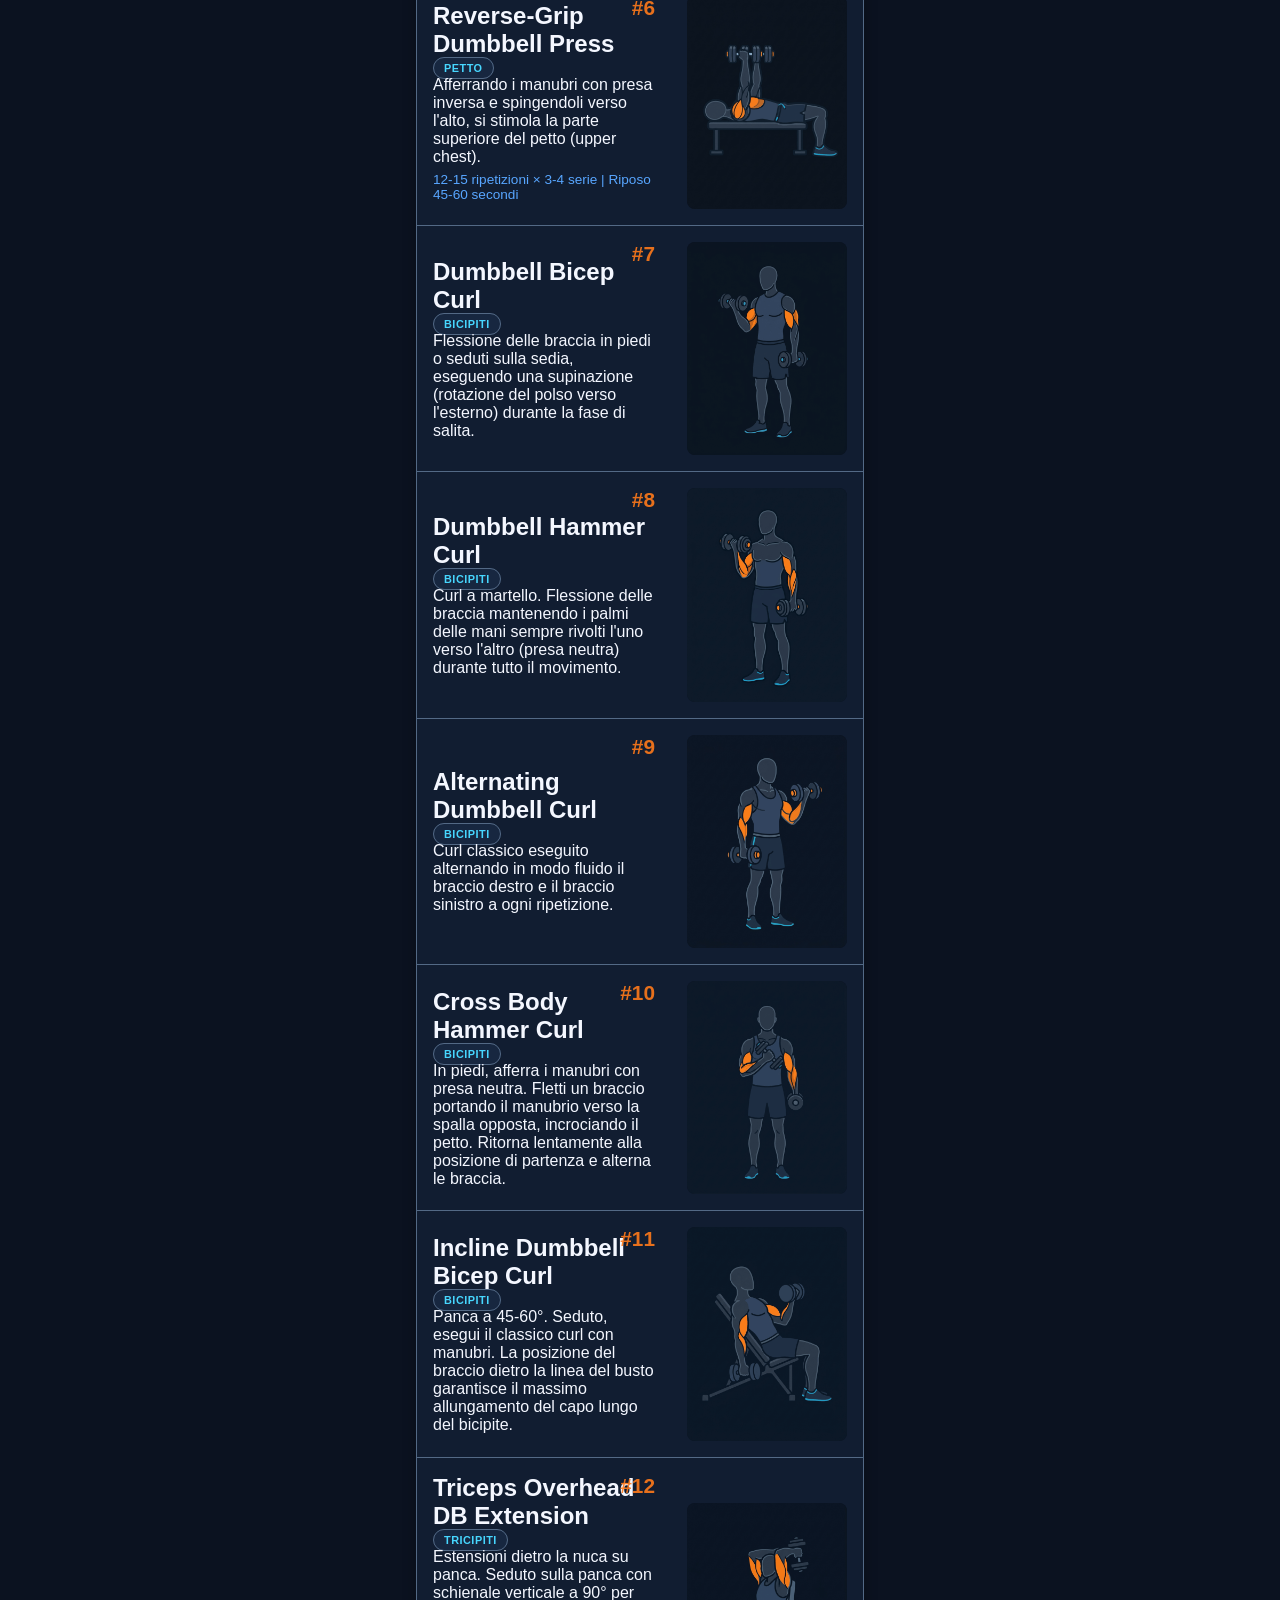
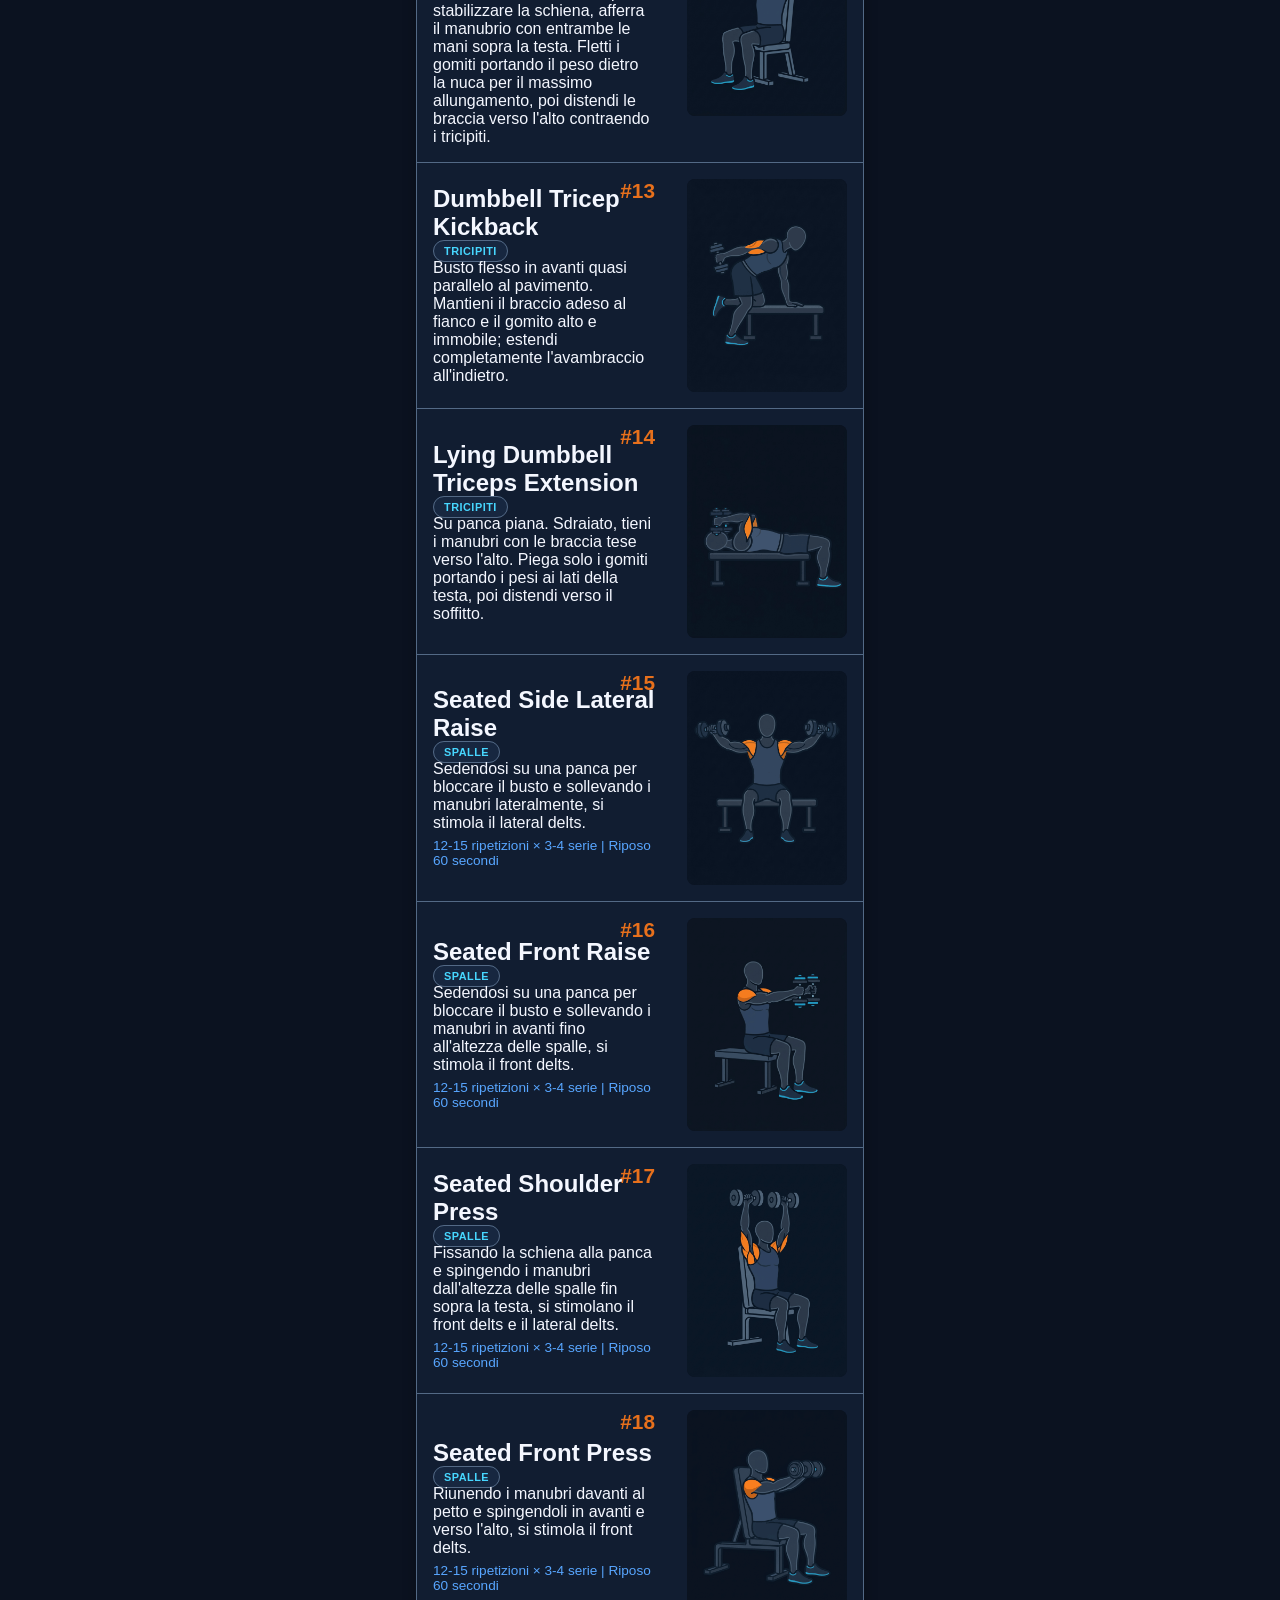
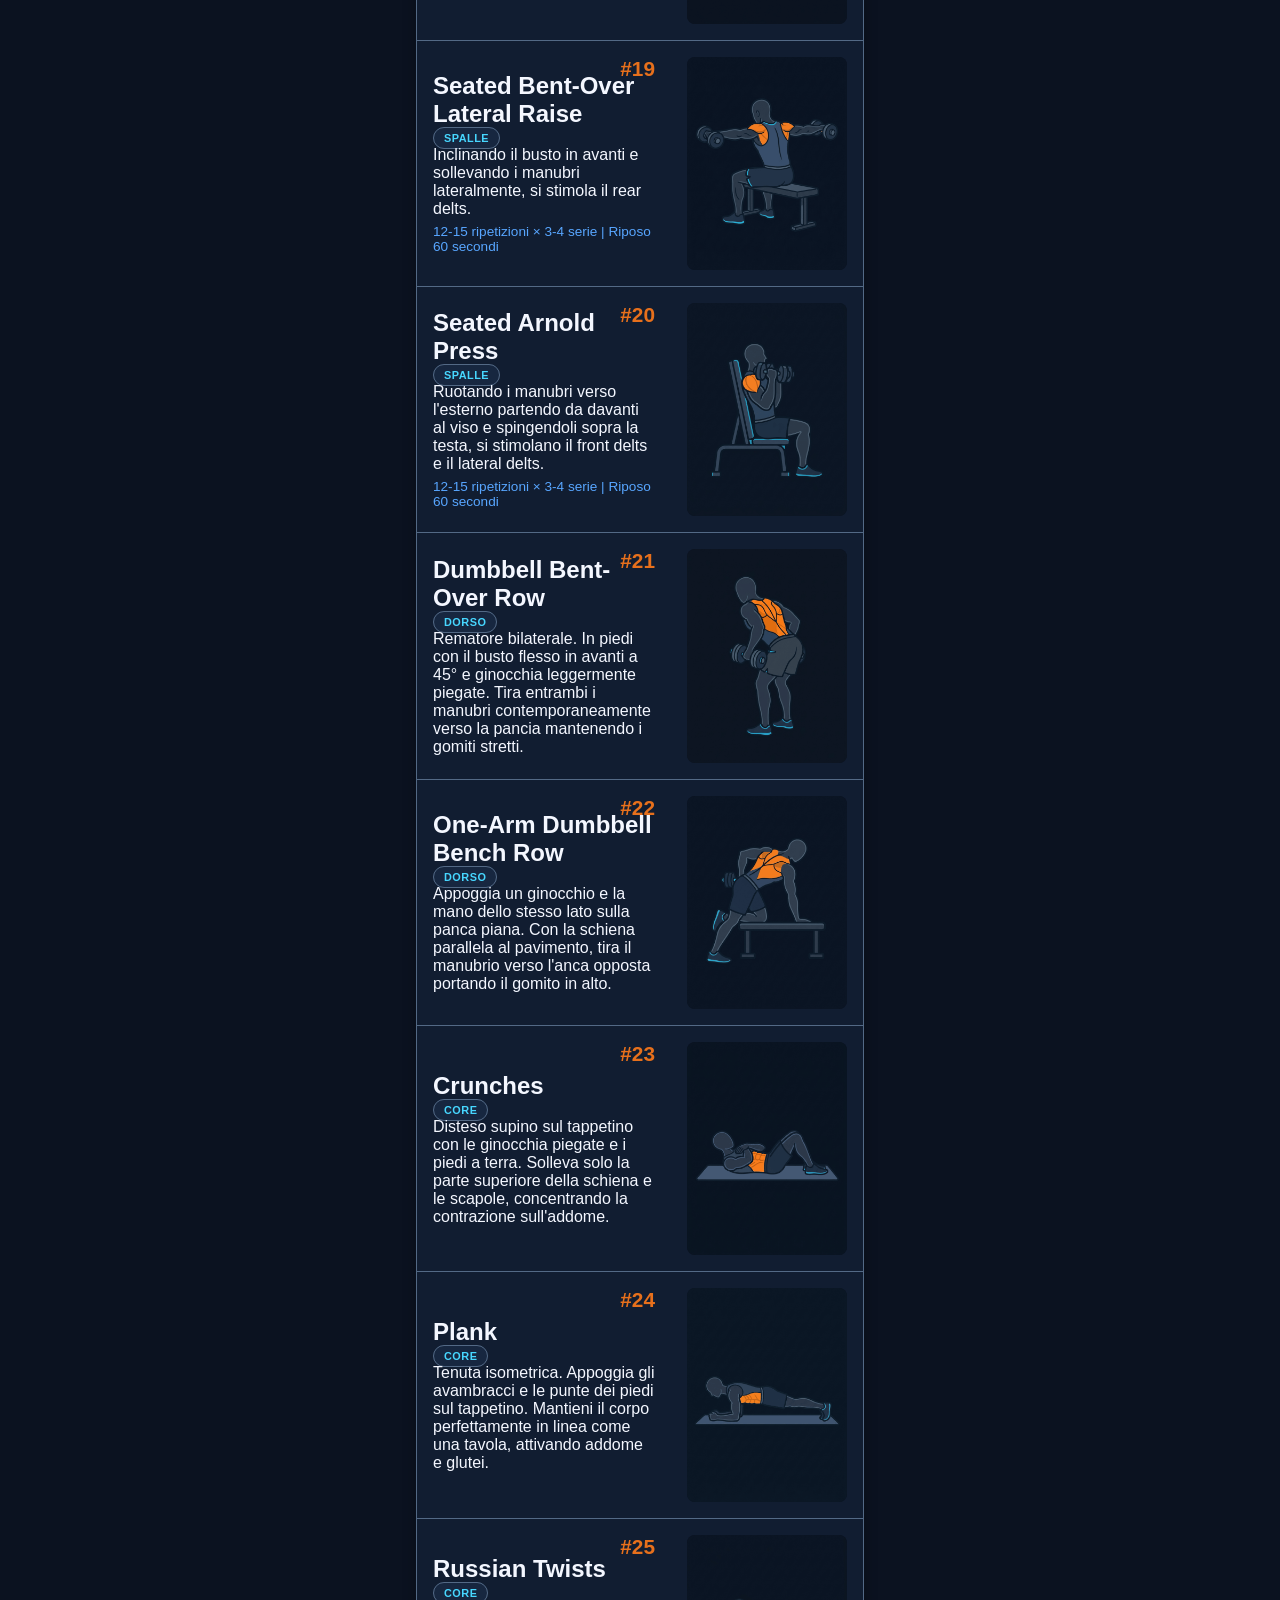
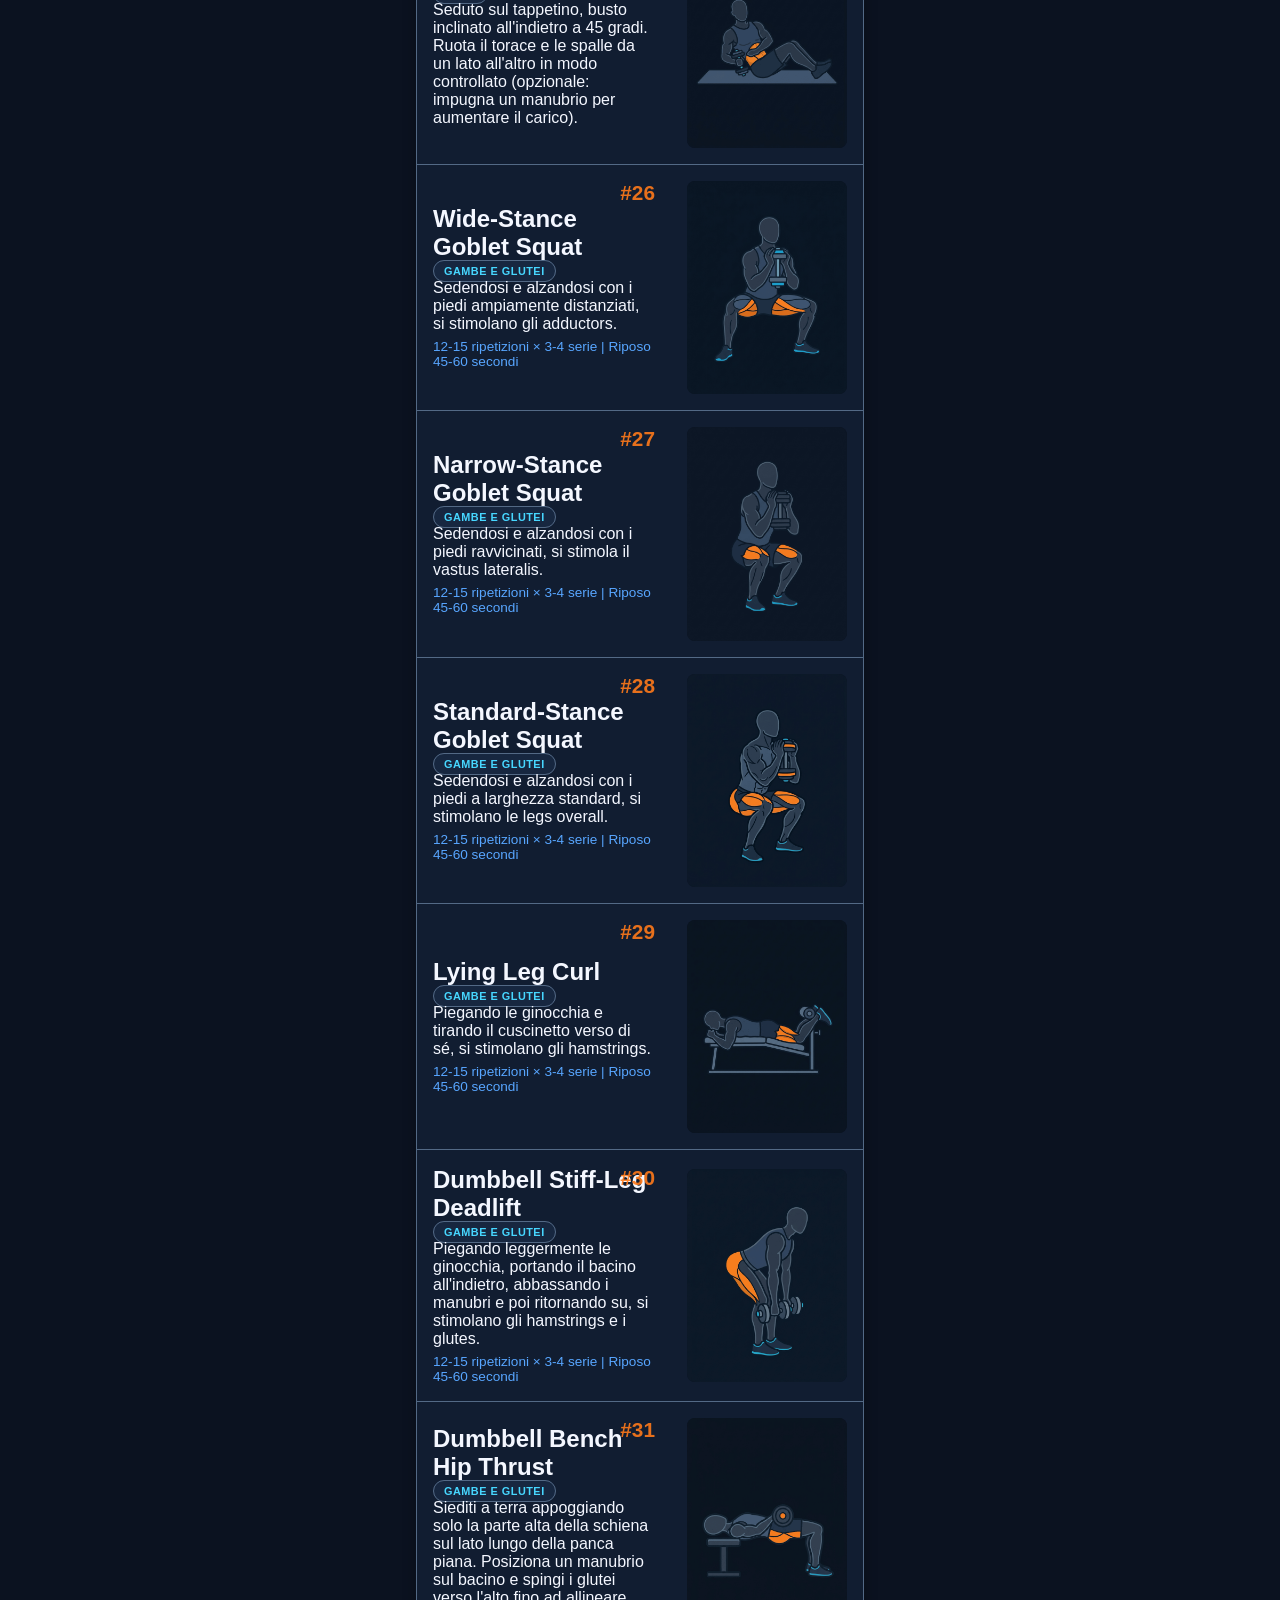
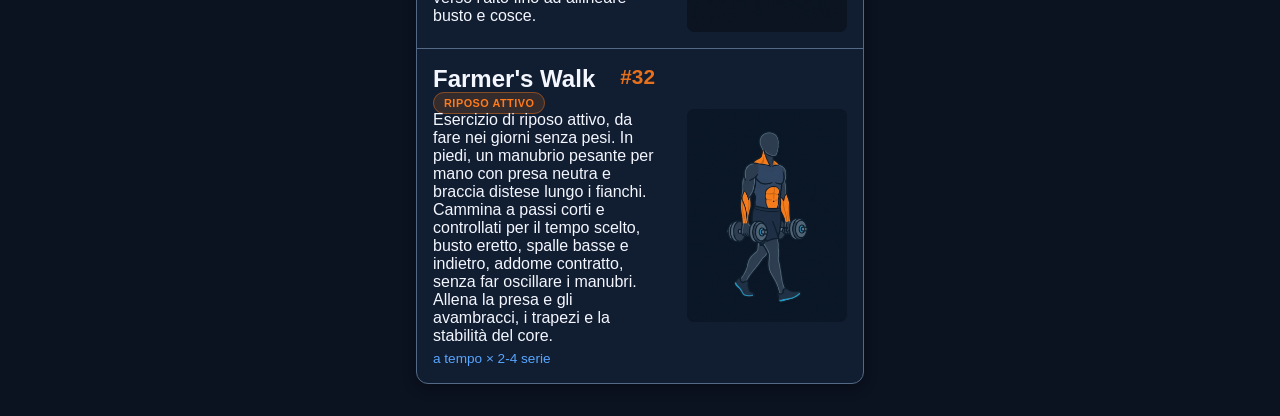
==== commit af2cd8c9: "Release v8: Riorganizzazione architettura pubblica e dev, estrazione CSS/JS e pipeline di build" ====
--- a/ex.html
+++ b/ex.html
@@ -13,250 +13,7 @@
     <link rel="manifest" href="manifest.webmanifest">
     <link rel="apple-touch-icon" href="icons/apple-touch-icon.png">
     <link rel="icon" type="image/png" sizes="192x192" href="icons/icon-192.png">
-    <style>
-        :root {
-            --bg-primary: #0B1220;
-            --bg-secondary: #101A2B;
-            --surface-blue: #111D31;
-            --surface-raised: #172740;
-            --border: #536985;
-            --border-light: rgba(83, 105, 133, 0.4);
-            --text-primary: #F4F7FF;
-            --text-secondary: #B7C5D8;
-            --accent-orange: #FF7A1A;
-            --accent-orange-pressed: #E96508;
-            --accent-orange-gradient: linear-gradient(135deg, #FF7A1A 0%, #FF9E4A 100%);
-            --accent-cyan: #47D7FF;
-            --success: #7BE0A1;
-            --warning: #FFD166;
-            --danger: #FF7373;
-            --shadow-card: 0 4px 14px rgba(0, 0, 0, 0.3);
-            --glow-orange: 0 0 12px rgba(255, 122, 26, 0.35);
-        }
-
-        * {
-            box-sizing: border-box;
-            -webkit-tap-highlight-color: transparent;
-        }
-
-        body {
-            font-family: -apple-system, BlinkMacSystemFont, "Segoe UI", Roboto, Helvetica, Arial, sans-serif;
-            background-color: var(--bg-primary);
-            color: var(--text-primary);
-            padding-top: max(20px, env(safe-area-inset-top));
-            padding-left: max(16px, env(safe-area-inset-left));
-            padding-right: max(16px, env(safe-area-inset-right));
-            padding-bottom: max(32px, env(safe-area-inset-bottom));
-            max-width: 1000px;
-            margin: 0 auto;
-        }
-
-        h1 {
-            color: var(--text-primary);
-            font-size: 1.5rem;
-            font-weight: 700;
-            margin-bottom: 8px;
-        }
-
-        p.intro-text {
-            line-height: 1.5;
-            color: var(--text-secondary);
-            margin: 0 0 20px 0;
-            font-size: 0.95rem;
-        }
-
-        .tabs {
-            display: flex;
-            flex-wrap: wrap;
-            gap: 8px;
-            margin-bottom: 24px;
-            background-color: var(--surface-blue);
-            padding: 12px;
-            border-radius: 12px;
-            border: 1px solid var(--border);
-            box-shadow: var(--shadow-card);
-        }
-
-        .tab-btn {
-            background-color: var(--surface-raised);
-            color: var(--text-secondary);
-            border: 1px solid var(--border);
-            border-radius: 8px;
-            padding: 10px 16px;
-            cursor: pointer;
-            font-weight: 600;
-            font-size: 0.9rem;
-            min-height: 44px;
-            display: inline-flex;
-            align-items: center;
-            justify-content: center;
-            transition: all 0.2s ease;
-        }
-
-        .tab-btn:active {
-            transform: scale(0.97);
-        }
-
-        .tab-btn.active {
-            background: var(--accent-orange-gradient);
-            color: #0B1220;
-            border-color: var(--accent-orange);
-            font-weight: 700;
-            box-shadow: var(--glow-orange);
-        }
-
-        table {
-            width: 100%;
-            border-collapse: separate;
-            border-spacing: 0;
-            margin-top: 20px;
-            background-color: var(--surface-blue);
-            border-radius: 12px;
-            overflow: hidden;
-            border: 1px solid var(--border);
-            box-shadow: var(--shadow-card);
-        }
-
-        th, td {
-            border-bottom: 1px solid var(--border);
-            padding: 16px;
-            vertical-align: middle;
-            position: relative;
-        }
-
-        tr:last-child td {
-            border-bottom: none;
-        }
-
-        th {
-            background-color: var(--surface-raised);
-            color: var(--text-primary);
-            text-align: left;
-            font-weight: 700;
-            font-size: 0.95rem;
-        }
-
-        .col-info {
-            width: 70%;
-        }
-
-        .col-image {
-            width: 30%;
-            text-align: center;
-        }
-
-        img {
-            max-width: 160px;
-            aspect-ratio: 3 / 4;
-            border-radius: 8px;
-            background-color: var(--bg-primary);
-            border: none;
-            display: block;
-            margin: 0 auto;
-            object-fit: contain;
-        }
-
-        h2 { 
-            margin-top: 0; 
-            margin-bottom: 8px;
-            color: var(--text-primary); 
-            font-size: 1.2rem;
-            font-weight: 700;
-        }
-
-        p { 
-            line-height: 1.5; 
-            color: var(--text-secondary); 
-            margin: 0;
-            font-size: 0.95rem;
-        }
-
-        .prescription-text {
-            display: inline-block;
-            margin-top: 8px;
-            color: var(--accent-orange);
-            font-size: 0.88rem;
-            font-weight: 600;
-        }
-
-        .muscle-badge {
-            display: inline-block;
-            font-size: 0.72rem;
-            font-weight: 700;
-            padding: 4px 10px;
-            border-radius: 20px;
-            text-transform: uppercase;
-            letter-spacing: 0.5px;
-            margin-bottom: 8px;
-            background-color: var(--surface-raised);
-            color: var(--accent-cyan);
-            border: 1px solid var(--border);
-        }
-
-        .badge-riposo-attivo, .badge-riposo\ attivo {
-            background-color: rgba(255, 122, 26, 0.15);
-            color: var(--accent-orange);
-            border-color: rgba(255, 122, 26, 0.4);
-        }
-
-        .exercise-number {
-            position: absolute;
-            top: 16px;
-            right: 16px;
-            font-size: 1.3rem;
-            font-weight: 800;
-            color: var(--accent-orange);
-            pointer-events: none;
-            opacity: 0.9;
-        }
-
-        /* Mobile Responsive Viewport <= 600px */
-        @media (max-width: 600px) {
-            table, thead, tbody, th, td, tr {
-                display: block;
-            }
-
-            thead tr {
-                position: absolute;
-                top: -9999px;
-                left: -9999px;
-            }
-
-            tr {
-                margin-bottom: 16px;
-                background-color: var(--surface-blue);
-                border: 1px solid var(--border);
-                border-radius: 12px;
-                overflow: hidden;
-                box-shadow: var(--shadow-card);
-            }
-
-            td.col-info {
-                width: 100%;
-                border-bottom: 1px solid var(--border-light);
-                padding: 16px;
-            }
-
-            td.col-image {
-                width: 100%;
-                border-bottom: none;
-                padding: 16px;
-                background-color: var(--bg-primary);
-                text-align: center;
-            }
-
-            img {
-                width: 100%;
-                max-width: 220px;
-                aspect-ratio: 3 / 4;
-                height: auto;
-                max-height: 295px;
-                object-fit: contain;
-                border: none;
-                margin: 0 auto;
-            }
-        }
-    </style>
+    <link rel="stylesheet" href="css/app.css">
 </head>
 <body>
     <h1>📋 Elenco Esercizi (Uso Interno)</h1>
@@ -650,30 +407,6 @@
 
     </table>
 
-    <script>
-        function showCategory(category) {
-            const rows = document.querySelectorAll('table tr');
-            for (let i = 1; i < rows.length; i++) {
-                const row = rows[i];
-                const badge = row.querySelector('.muscle-badge');
-                if (category === 'Tutti' || (badge && badge.textContent.trim().toLowerCase() === category.toLowerCase())) {
-                    row.style.display = '';
-                } else {
-                    row.style.display = 'none';
-                }
-            }
-            
-            document.querySelectorAll('.tab-btn').forEach(btn => btn.classList.remove('active'));
-            document.querySelector(`.tab-btn[data-cat="${category}"]`).classList.add('active');
-        }
-
-        if ('serviceWorker' in navigator) {
-            window.addEventListener('load', () => {
-                navigator.serviceWorker.register('sw.js').catch(err => {
-                    console.log('SW registration error:', err);
-                });
-            });
-        }
-    </script>
+    <script src="js/ex.js"></script>
 </body>
 </html>
--- a/css/app.css
+++ b/css/app.css
@@ -0,0 +1,1131 @@
+:root {
+            --bg-primary: #0B1220;
+            --bg-secondary: #101A2B;
+            --surface-blue: #111D31;
+            --surface-raised: #172740;
+            --border: #536985;
+            --border-light: rgba(83, 105, 133, 0.35);
+            --text-primary: #F4F7FF;
+            --text-secondary: #B7C5D8;
+            --accent-orange: #FF7A1A;
+            --accent-orange-pressed: #E96508;
+            --accent-orange-gradient: linear-gradient(135deg, #FF7A1A 0%, #FF9E4A 100%);
+            --accent-cyan: #47D7FF;
+            --success: #7BE0A1;
+            --warning: #FFD166;
+            --danger: #FF7373;
+            --shadow-card: 0 4px 14px rgba(0, 0, 0, 0.3);
+            --glow-orange: 0 0 14px rgba(255, 122, 26, 0.4);
+        }
+
+        * {
+            margin: 0;
+            padding: 0;
+            box-sizing: border-box;
+            -webkit-tap-highlight-color: transparent;
+        }
+
+        html {
+            font-size: 16px;
+        }
+
+        body {
+            font-family: -apple-system, BlinkMacSystemFont, "Segoe UI", Roboto, Helvetica, Arial, sans-serif;
+            background-color: var(--bg-primary);
+            color: var(--text-primary);
+            min-height: 100vh;
+            padding-top: max(16px, env(safe-area-inset-top));
+            padding-left: max(16px, env(safe-area-inset-left));
+            padding-right: max(16px, env(safe-area-inset-right));
+            padding-bottom: max(32px, env(safe-area-inset-bottom));
+            max-width: 480px;
+            margin: 0 auto;
+        }
+
+        /* Banner aggiornamento PWA */
+        #pwa-update-banner {
+            position: fixed;
+            bottom: max(20px, env(safe-area-inset-bottom));
+            left: 50%;
+            transform: translateX(-50%);
+            width: calc(100% - 32px);
+            max-width: 440px;
+            background: var(--surface-raised);
+            border: 1px solid var(--accent-orange);
+            box-shadow: 0 4px 16px rgba(0,0,0,0.6);
+            border-radius: 12px;
+            padding: 12px 16px;
+            display: none;
+            align-items: center;
+            justify-content: space-between;
+            gap: 12px;
+            z-index: 9999;
+            cursor: pointer;
+            font-size: 0.9rem;
+            color: var(--text-primary);
+            min-height: 48px;
+        }
+        #pwa-update-banner .update-text {
+            display: flex;
+            align-items: center;
+            gap: 8px;
+            font-weight: 500;
+        }
+        #pwa-update-banner .update-btn {
+            background: var(--accent-orange);
+            color: #0B1220;
+            border: none;
+            border-radius: 6px;
+            padding: 6px 14px;
+            font-size: 0.85rem;
+            font-weight: 700;
+            min-height: 36px;
+            cursor: pointer;
+            white-space: nowrap;
+        }
+
+        h1 {
+            font-size: 1.4rem;
+            font-weight: 700;
+            text-align: center;
+            margin-bottom: 20px;
+            color: var(--text-primary);
+        }
+
+        /* Nav Tabs */
+        .nav-tabs {
+            display: flex;
+            gap: 0;
+            margin-bottom: 20px;
+            border-radius: 10px;
+            overflow: hidden;
+            border: 1px solid var(--border);
+            background-color: var(--surface-blue);
+        }
+
+        .nav-tab {
+            flex: 1;
+            background-color: var(--surface-raised);
+            color: var(--text-secondary);
+            border: none;
+            padding: 14px 8px;
+            font-size: 0.9rem;
+            font-weight: 600;
+            cursor: pointer;
+            transition: all 0.2s ease;
+            min-height: 48px;
+        }
+
+        .nav-tab.active {
+            background: var(--accent-orange-gradient);
+            color: #0B1220;
+            font-weight: 800;
+            box-shadow: var(--glow-orange);
+        }
+
+        .nav-tab:active {
+            transform: scale(0.97);
+        }
+
+        /* Programma */
+        .days-container {
+            display: grid;
+            grid-template-columns: repeat(4, 1fr);
+            gap: 8px;
+            margin-bottom: 20px;
+        }
+
+        .day-btn {
+            background-color: var(--surface-blue);
+            color: var(--text-primary);
+            border: 1px solid var(--border);
+            border-radius: 10px;
+            padding: 10px 4px;
+            font-size: 0.82rem;
+            font-weight: 600;
+            cursor: pointer;
+            transition: transform 0.1s ease;
+            text-align: center;
+            min-height: 48px;
+            min-width: 44px;
+            display: flex;
+            flex-direction: column;
+            align-items: center;
+            justify-content: center;
+            gap: 2px;
+            position: relative;
+        }
+
+        .day-num { font-size: 0.72rem; font-weight: 700; opacity: 0.95; }
+
+        .day-btn:active {
+            transform: scale(0.95);
+        }
+
+        /* Unico segno di evidenza: il giorno selezionato con lo stile Arancio */
+        .day-btn.active {
+            background: var(--accent-orange-gradient);
+            border-color: var(--accent-orange);
+            color: #0B1220;
+            font-weight: 800;
+            box-shadow: var(--glow-orange);
+        }
+
+        /* Indicatore giorno di riposo discreto */
+        .day-btn.rest {
+            color: var(--text-secondary);
+            font-style: italic;
+        }
+
+        .day-btn.rest.active {
+            background: var(--accent-orange-gradient);
+            color: #0B1220;
+            border-color: var(--accent-orange);
+            font-weight: 800;
+            box-shadow: var(--glow-orange);
+            font-style: italic;
+        }
+
+        /* Sezione passi */
+        #steps-section {
+            background-color: var(--surface-blue);
+            border: 1px solid var(--border);
+            border-radius: 12px;
+            padding: 16px 20px;
+            margin-bottom: 24px;
+            box-shadow: var(--shadow-card);
+        }
+
+        #steps-section h3 {
+            margin: 0;
+            font-size: 1rem;
+            color: var(--text-primary);
+        }
+
+        .steps-input-row {
+            display: flex;
+            gap: 8px;
+            margin-top: 12px;
+        }
+
+        #steps-input {
+            background-color: var(--bg-secondary);
+            border: 1px solid var(--border);
+            border-radius: 8px;
+            color: var(--text-primary);
+            font-size: 1.2rem;
+            padding: 12px 16px;
+            width: 100%;
+            flex: 1;
+            outline: none;
+            min-height: 48px;
+        }
+
+        #steps-input:focus {
+            border-color: var(--accent-orange);
+        }
+
+        #steps-save-btn {
+            background: var(--accent-orange-gradient);
+            color: #0B1220;
+            font-weight: 800;
+            border: none;
+            border-radius: 8px;
+            font-size: 1.2rem;
+            padding: 12px 16px;
+            min-width: 48px;
+            min-height: 48px;
+            cursor: pointer;
+        }
+
+        #steps-display {
+            font-size: 1.5rem;
+            font-weight: bold;
+            color: var(--accent-orange);
+            margin-top: 12px;
+        }
+
+        #steps-edit-btn {
+            background-color: transparent;
+            border: none;
+            font-size: 1.1rem;
+            cursor: pointer;
+            margin-left: 8px;
+            min-width: 44px;
+            min-height: 44px;
+            display: inline-flex;
+            align-items: center;
+            justify-content: center;
+        }
+
+        /* Intestazione Giorno */
+        #day-header {
+            margin-bottom: 16px;
+        }
+
+        #day-title {
+            font-size: 1.3rem;
+            font-weight: 700;
+            color: var(--text-primary);
+        }
+
+        #day-subtitle {
+            font-size: 0.85rem;
+            color: var(--text-secondary);
+            margin-top: 4px;
+        }
+
+        /* Card Esercizio */
+        .exercise-card {
+            background-color: var(--surface-blue);
+            border: 1px solid var(--border);
+            border-radius: 12px;
+            padding: 16px;
+            margin-bottom: 14px;
+            border-left: 4px solid transparent;
+            box-shadow: var(--shadow-card);
+            transition: all 0.2s ease;
+        }
+
+        .exercise-card.done {
+            border-left-color: var(--success);
+        }
+
+        .exercise-card-image {
+            width: 100%;
+            max-width: 240px;
+            aspect-ratio: 3 / 4;
+            background-color: var(--bg-primary);
+            border-radius: 8px;
+            overflow: hidden;
+            margin: 0 auto 12px auto;
+            border: none;
+            display: flex;
+            align-items: center;
+            justify-content: center;
+        }
+
+        .exercise-card-image img {
+            width: 100%;
+            height: 100%;
+            object-fit: contain;
+            display: block;
+        }
+
+        .exercise-header {
+            display: flex;
+            justify-content: space-between;
+            align-items: center;
+            gap: 8px;
+        }
+
+        .exercise-name {
+            font-size: 1.05rem;
+            font-weight: 700;
+            color: var(--text-primary);
+        }
+
+        /* Testo leggibile anche se completato (non barrato) per scansione rapida a colpo d'occhio */
+        .exercise-card.done .exercise-name {
+            text-decoration: none;
+            color: var(--text-primary);
+        }
+
+        .muscle-badge {
+            font-size: 0.68rem;
+            font-weight: 700;
+            padding: 4px 10px;
+            border-radius: 20px;
+            text-transform: uppercase;
+            letter-spacing: 0.5px;
+            white-space: nowrap;
+            background-color: var(--surface-raised);
+            color: var(--accent-cyan);
+            border: 1px solid var(--border);
+        }
+
+        /* Colori Badge con contrasti ottimizzati */
+        .badge-petto { background-color: rgba(71, 215, 255, 0.15); color: #47D7FF; border-color: rgba(71, 215, 255, 0.35); }
+        .badge-bicipiti { background-color: rgba(210, 168, 255, 0.15); color: #d2a8ff; border-color: rgba(210, 168, 255, 0.35); }
+        .badge-tricipiti { background-color: rgba(255, 209, 102, 0.15); color: #FFD166; border-color: rgba(255, 209, 102, 0.35); }
+        .badge-spalle { background-color: rgba(56, 189, 248, 0.15); color: #38bdf8; border-color: rgba(56, 189, 248, 0.35); }
+        .badge-dorso { background-color: rgba(255, 115, 115, 0.15); color: #FF7373; border-color: rgba(255, 115, 115, 0.35); }
+        .badge-core { background-color: rgba(123, 224, 161, 0.15); color: #7BE0A1; border-color: rgba(123, 224, 161, 0.35); }
+        .badge-gambe, .badge-glutei, .badge-gambe\ e\ glutei { background-color: rgba(86, 211, 196, 0.15); color: #56d3c4; border-color: rgba(86, 211, 196, 0.35); }
+        .badge-riposo\ attivo, .badge-riposo-attivo { background-color: rgba(255, 122, 26, 0.15); color: var(--accent-orange); border-color: rgba(255, 122, 26, 0.4); }
+
+        .exercise-sets {
+            margin-top: 8px;
+            font-size: 0.95rem;
+            color: var(--accent-orange);
+            font-weight: 700;
+        }
+
+        .toggle-desc-btn {
+            background-color: transparent;
+            border: none;
+            color: var(--accent-cyan);
+            font-size: 0.82rem;
+            font-weight: 600;
+            cursor: pointer;
+            padding: 6px 0;
+            margin-top: 6px;
+        }
+
+        .exercise-desc {
+            display: none;
+            margin-top: 10px;
+            font-size: 0.88rem;
+            line-height: 1.5;
+            color: var(--text-secondary);
+        }
+
+        /* Bottone "fatto" — target tap grande */
+        .done-btn {
+            display: flex;
+            align-items: center;
+            justify-content: center;
+            gap: 8px;
+            width: 100%;
+            margin-top: 14px;
+            padding: 16px;
+            min-height: 56px;
+            background-color: var(--surface-raised);
+            color: var(--text-primary);
+            border: 1px solid var(--border);
+            border-radius: 10px;
+            font-size: 1rem;
+            font-weight: 700;
+            cursor: pointer;
+            transition: all 0.15s ease;
+        }
+
+        .done-btn:active { transform: scale(0.98); }
+
+        .done-btn .check {
+            display: inline-flex;
+            align-items: center;
+            justify-content: center;
+            width: 24px;
+            height: 24px;
+            border-radius: 50%;
+            border: 2px solid var(--text-secondary);
+            color: transparent;
+            font-size: 0.85rem;
+            line-height: 1;
+            transition: all 0.15s ease;
+        }
+
+        .done-btn.done {
+            background-color: var(--success);
+            color: #0B1220;
+            border-color: var(--success);
+            font-weight: 800;
+        }
+
+        .done-btn.done .check {
+            background-color: #0B1220;
+            border-color: #0B1220;
+            color: var(--success);
+            font-weight: 900;
+        }
+
+        /* Accordion Serie */
+        .toggle-series-btn {
+            display: flex;
+            align-items: center;
+            justify-content: space-between;
+            width: 100%;
+            min-height: 44px;
+            padding: 10px 14px;
+            margin-top: 10px;
+            background-color: var(--surface-raised);
+            border: 1px solid var(--border);
+            border-radius: 8px;
+            color: var(--accent-orange);
+            font-size: 0.95rem;
+            font-weight: 700;
+            cursor: pointer;
+            transition: background-color 0.15s ease;
+        }
+        .toggle-series-btn:active { background-color: var(--surface-blue); }
+
+        .series-accordion {
+            margin-top: 10px;
+            padding: 12px;
+            background-color: var(--bg-secondary);
+            border: 1px solid var(--border);
+            border-radius: 8px;
+        }
+
+        .series-last-hint {
+            font-size: 0.82rem;
+            color: var(--text-secondary);
+            margin-bottom: 12px;
+            line-height: 1.4;
+        }
+
+        .series-list {
+            display: flex;
+            flex-direction: column;
+            gap: 8px;
+        }
+
+        .set-row {
+            display: flex;
+            align-items: center;
+            gap: 8px;
+        }
+
+        .set-label {
+            font-size: 0.85rem;
+            font-weight: 700;
+            color: var(--text-secondary);
+            min-width: 28px;
+        }
+
+        .set-input-group {
+            display: flex;
+            align-items: center;
+            gap: 4px;
+            flex: 1;
+            min-width: 0;
+        }
+
+        .set-input {
+            width: 100%;
+            min-width: 0;
+            min-height: 44px;
+            padding: 8px 6px;
+            background-color: var(--surface-blue);
+            border: 1px solid var(--border);
+            border-radius: 6px;
+            color: var(--text-primary);
+            font-size: 16px; /* evita zoom automatico su iOS */
+            text-align: center;
+            box-sizing: border-box;
+        }
+
+        .set-input:focus {
+            outline: none;
+            border-color: var(--accent-orange);
+        }
+
+        .set-unit {
+            font-size: 0.75rem;
+            color: var(--text-secondary);
+            white-space: nowrap;
+        }
+
+        .series-actions {
+            display: flex;
+            gap: 8px;
+            margin-top: 10px;
+        }
+
+        .set-action-btn {
+            flex: 1;
+            min-height: 44px;
+            padding: 8px;
+            background-color: var(--surface-raised);
+            border: 1px solid var(--border);
+            border-radius: 6px;
+            color: var(--text-primary);
+            font-size: 0.9rem;
+            font-weight: 600;
+            cursor: pointer;
+        }
+        .set-action-btn:active { background-color: var(--surface-blue); }
+
+        .set-note-row {
+            margin-top: 10px;
+        }
+
+        .set-note-input {
+            width: 100%;
+            min-height: 44px;
+            padding: 10px 12px;
+            background-color: var(--surface-blue);
+            border: 1px solid var(--border);
+            border-radius: 6px;
+            color: var(--text-primary);
+            font-size: 16px; /* evita zoom automatico su iOS */
+            box-sizing: border-box;
+        }
+        .set-note-input:focus {
+            outline: none;
+            border-color: var(--accent-orange);
+        }
+
+        /* Mini storico esercizio */
+        .series-history {
+            margin-top: 14px;
+            padding-top: 10px;
+            border-top: 1px dashed var(--border);
+        }
+
+        .series-history-title {
+            font-size: 0.8rem;
+            font-weight: 700;
+            color: var(--text-secondary);
+            text-transform: uppercase;
+            letter-spacing: 0.5px;
+            margin-bottom: 6px;
+        }
+
+        .series-history-list {
+            display: flex;
+            flex-direction: column;
+            gap: 6px;
+        }
+
+        .series-history-item {
+            display: flex;
+            align-items: baseline;
+            justify-content: space-between;
+            gap: 8px;
+            font-size: 0.82rem;
+            padding: 4px 0;
+            border-bottom: 1px solid var(--border-light);
+        }
+
+        .series-history-date {
+            color: var(--accent-cyan);
+            font-weight: 700;
+            white-space: nowrap;
+        }
+
+        .series-history-data {
+            color: var(--text-primary);
+            text-align: right;
+            word-break: break-word;
+        }
+
+        .series-history-empty {
+            margin-top: 10px;
+            font-size: 0.78rem;
+            color: var(--text-secondary);
+            font-style: italic;
+        }
+
+        /* Layout Riposo */
+        .rest-day {
+            text-align: center;
+            padding: 40px 20px;
+        }
+
+        .rest-emoji {
+            font-size: 3rem;
+            margin-bottom: 16px;
+        }
+
+        .rest-title {
+            font-size: 1.3rem;
+            font-weight: 700;
+            color: var(--text-primary);
+            margin-bottom: 8px;
+        }
+
+        .rest-subtitle {
+            font-size: 0.9rem;
+            color: var(--text-secondary);
+        }
+
+        /* Sezione Esercizi (Database) */
+        #db-filter-container {
+            display: flex;
+            gap: 8px;
+            overflow-x: auto;
+            padding-bottom: 12px;
+            margin-bottom: 16px;
+            -webkit-overflow-scrolling: touch;
+            scrollbar-width: none;
+        }
+
+        #db-filter-container::-webkit-scrollbar {
+            display: none;
+        }
+
+        .db-filter-btn {
+            background-color: var(--surface-raised);
+            color: var(--text-secondary);
+            border: 1px solid var(--border);
+            border-radius: 20px;
+            padding: 10px 16px;
+            font-size: 0.85rem;
+            font-weight: 600;
+            cursor: pointer;
+            white-space: nowrap;
+            min-height: 44px; /* Touch target >= 44px */
+            display: inline-flex;
+            align-items: center;
+            justify-content: center;
+            transition: all 0.2s ease;
+        }
+
+        .db-filter-btn:active {
+            transform: scale(0.97);
+        }
+
+        .db-filter-btn.active {
+            background: var(--accent-orange-gradient);
+            color: #0B1220;
+            border-color: var(--accent-orange);
+            font-weight: 800;
+            box-shadow: var(--glow-orange);
+        }
+
+        .db-exercise-card {
+            background-color: var(--surface-blue);
+            border: 1px solid var(--border);
+            border-radius: 12px;
+            overflow: hidden;
+            margin-bottom: 16px;
+            box-shadow: var(--shadow-card);
+        }
+
+        .db-card-image {
+            width: 100%;
+            aspect-ratio: 1 / 1;
+            background-color: var(--bg-primary);
+            display: flex;
+            align-items: center;
+            justify-content: center;
+            overflow: hidden;
+            border-bottom: 1px solid var(--border);
+        }
+
+        .db-card-image img {
+            width: 100%;
+            height: 100%;
+            object-fit: cover;
+        }
+
+        .db-card-body {
+            padding: 16px;
+        }
+
+        .db-card-header {
+            display: flex;
+            justify-content: space-between;
+            align-items: center;
+            gap: 8px;
+        }
+
+        .db-card-title {
+            font-size: 1.1rem;
+            font-weight: 700;
+            color: var(--text-primary);
+        }
+
+        .db-card-stats {
+            margin-top: 8px;
+            font-size: 0.9rem;
+            color: var(--accent-orange);
+            font-weight: 700;
+        }
+
+        .db-toggle-desc-btn {
+            background-color: transparent;
+            border: none;
+            color: var(--accent-cyan);
+            font-size: 0.82rem;
+            font-weight: 600;
+            cursor: pointer;
+            padding: 6px 0;
+            margin-top: 6px;
+        }
+
+        .db-card-desc {
+            display: none;
+            margin-top: 10px;
+            font-size: 0.85rem;
+            line-height: 1.5;
+            color: var(--text-secondary);
+        }
+
+        /* Sezione Statistiche */
+        .stats-period-tabs {
+            display: flex;
+            gap: 0;
+            margin-bottom: 16px;
+            border-radius: 10px;
+            overflow: hidden;
+            border: 1px solid var(--border);
+            background-color: var(--surface-blue);
+        }
+
+        .stats-tab {
+            flex: 1;
+            background-color: var(--surface-raised);
+            color: var(--text-secondary);
+            border: none;
+            padding: 12px 8px;
+            font-size: 0.85rem;
+            font-weight: 600;
+            cursor: pointer;
+            min-height: 44px;
+        }
+
+        .stats-tab.active {
+            background: var(--accent-orange-gradient);
+            color: #0B1220;
+            font-weight: 800;
+            box-shadow: var(--glow-orange);
+        }
+
+        /* Card aderenza */
+        .adherence-card {
+            background-color: var(--surface-blue);
+            border: 1px solid var(--border);
+            border-radius: 12px;
+            padding: 16px;
+            margin-bottom: 16px;
+            box-shadow: var(--shadow-card);
+        }
+
+        .adherence-header {
+            display: flex;
+            justify-content: space-between;
+            align-items: baseline;
+            margin-bottom: 10px;
+        }
+
+        .adherence-label {
+            font-size: 0.85rem;
+            color: var(--text-secondary);
+        }
+
+        .adherence-value {
+            font-size: 1.2rem;
+            font-weight: 700;
+            color: var(--accent-orange);
+        }
+
+        .adherence-bar {
+            width: 100%;
+            height: 10px;
+            background-color: var(--bg-secondary);
+            border-radius: 6px;
+            overflow: hidden;
+            border: 1px solid var(--border-light);
+        }
+
+        .adherence-fill {
+            height: 100%;
+            background: var(--accent-orange-gradient);
+            border-radius: 6px;
+            transition: width 0.3s ease;
+        }
+
+        .stats-summary-row {
+            display: flex;
+            gap: 12px;
+            margin-bottom: 16px;
+        }
+
+        .stats-card {
+            flex: 1;
+            background-color: var(--surface-blue);
+            border: 1px solid var(--border);
+            border-radius: 10px;
+            padding: 12px;
+            text-align: center;
+            box-shadow: var(--shadow-card);
+        }
+
+        .stats-card-value {
+            font-size: 1.3rem;
+            font-weight: 800;
+            color: var(--accent-orange);
+        }
+
+        .stats-card-label {
+            font-size: 0.72rem;
+            color: var(--text-secondary);
+            margin-top: 4px;
+        }
+
+        #stats-chart {
+            width: 100%;
+            max-width: 100%;
+            height: auto;
+            aspect-ratio: 440 / 260;
+            background-color: var(--surface-blue);
+            border-radius: 10px;
+            border: 1px solid var(--border);
+            box-shadow: var(--shadow-card);
+        }
+
+        .stats-empty {
+            text-align: center;
+            padding: 32px 16px;
+            color: var(--text-secondary);
+        }
+
+        .stats-empty-emoji {
+            font-size: 2.5rem;
+            margin-bottom: 12px;
+        }
+
+        /* Allenamenti del periodo (Statistiche) */
+        .period-workouts-container {
+            margin-top: 24px;
+        }
+        .period-workouts-title {
+            font-size: 1rem;
+            font-weight: 700;
+            color: var(--text-primary);
+            margin: 0 0 10px 0;
+        }
+        .period-groups-summary {
+            font-size: 0.85rem;
+            color: var(--accent-orange);
+            font-weight: 700;
+            background-color: var(--surface-blue);
+            padding: 12px 16px;
+            border-radius: 10px;
+            border: 1px solid var(--border);
+            margin-bottom: 12px;
+            line-height: 1.4;
+            box-shadow: var(--shadow-card);
+        }
+        .period-workouts-list {
+            display: flex;
+            flex-direction: column;
+            gap: 8px;
+        }
+        .period-workout-row {
+            display: flex;
+            align-items: center;
+            justify-content: space-between;
+            gap: 10px;
+            background-color: var(--surface-blue);
+            border: 1px solid var(--border);
+            border-radius: 10px;
+            padding: 10px 14px;
+            min-height: 48px;
+            box-sizing: border-box;
+            transition: all 0.15s ease;
+            box-shadow: var(--shadow-card);
+        }
+        .period-workout-row.clickable {
+            cursor: pointer;
+        }
+        .period-workout-row.clickable:active {
+            background-color: var(--surface-raised);
+            border-color: var(--accent-orange);
+            transform: scale(0.99);
+        }
+        .period-workout-row.non-clickable {
+            opacity: 0.85;
+            cursor: default;
+        }
+        .period-workout-date {
+            font-weight: 700;
+            color: var(--text-primary);
+            font-size: 0.85rem;
+            min-width: 80px;
+        }
+        .period-workout-badges {
+            display: flex;
+            flex-wrap: wrap;
+            gap: 4px;
+            align-items: center;
+            flex: 1;
+        }
+        .period-workout-count {
+            font-size: 0.8rem;
+            font-weight: 700;
+            color: var(--text-secondary);
+            white-space: nowrap;
+            margin-left: auto;
+        }
+        .period-workout-arrow {
+            color: var(--accent-orange);
+            font-size: 1rem;
+            font-weight: bold;
+            margin-left: 4px;
+        }
+
+/* =========================================================
+   CATALOGO ESERCIZI (ex.html) - Tabelle e Layout Responsive
+   ========================================================= */
+p.intro-text {
+    line-height: 1.5;
+    color: var(--text-secondary);
+    margin: 0 0 20px 0;
+    font-size: 0.95rem;
+}
+
+.tabs {
+    display: flex;
+    flex-wrap: wrap;
+    gap: 8px;
+    margin-bottom: 24px;
+    background-color: var(--surface-blue);
+    padding: 12px;
+    border-radius: 12px;
+    border: 1px solid var(--border);
+    box-shadow: var(--shadow-card);
+}
+
+.tab-btn {
+    background-color: var(--surface-raised);
+    color: var(--text-secondary);
+    border: 1px solid var(--border);
+    border-radius: 8px;
+    padding: 10px 16px;
+    cursor: pointer;
+    font-weight: 600;
+    font-size: 0.9rem;
+    min-height: 44px;
+    display: inline-flex;
+    align-items: center;
+    justify-content: center;
+    transition: all 0.2s ease;
+}
+
+.tab-btn:active {
+    transform: scale(0.97);
+}
+
+.tab-btn.active {
+    background: var(--accent-orange-gradient);
+    color: #0B1220;
+    border-color: var(--accent-orange);
+    font-weight: 700;
+    box-shadow: var(--glow-orange);
+}
+
+table {
+    width: 100%;
+    border-collapse: separate;
+    border-spacing: 0;
+    margin-top: 20px;
+    background-color: var(--surface-blue);
+    border-radius: 12px;
+    overflow: hidden;
+    border: 1px solid var(--border);
+    box-shadow: var(--shadow-card);
+}
+
+th, td {
+    border-bottom: 1px solid var(--border);
+    padding: 16px;
+    vertical-align: middle;
+    position: relative;
+}
+
+tr:last-child td {
+    border-bottom: none;
+}
+
+th {
+    background-color: var(--surface-raised);
+    color: var(--text-primary);
+    text-align: left;
+    font-weight: 700;
+    font-size: 0.95rem;
+}
+
+.col-info {
+    width: 70%;
+}
+
+.col-image {
+    width: 30%;
+    text-align: center;
+}
+
+.col-image img {
+    max-width: 160px;
+    aspect-ratio: 3 / 4;
+    border-radius: 8px;
+    background-color: var(--bg-primary);
+    border: none;
+    display: block;
+    margin: 0 auto;
+    object-fit: contain;
+}
+
+.col-info h2 { 
+    margin-top: 0; 
+    margin-bottom: 8px;
+    color: var(--text-primary); 
+    font-size: 1.2rem;
+    font-weight: 700;
+}
+
+.col-info p { 
+    line-height: 1.5; 
+    color: var(--text-secondary); 
+    margin: 0;
+    font-size: 0.95rem;
+}
+
+.prescription-text {
+    display: inline-block;
+    margin-top: 8px;
+    color: var(--accent-orange);
+    font-size: 0.88rem;
+    font-weight: 600;
+}
+
+.exercise-number {
+    position: absolute;
+    top: 16px;
+    right: 16px;
+    font-size: 1.3rem;
+    font-weight: 800;
+    color: var(--accent-orange);
+    pointer-events: none;
+    opacity: 0.9;
+}
+
+/* Mobile Responsive Catalogo Viewport <= 600px */
+@media (max-width: 600px) {
+    table, thead, tbody, th, td, tr {
+        display: block;
+    }
+
+    thead tr {
+        position: absolute;
+        top: -9999px;
+        left: -9999px;
+    }
+
+    tr {
+        margin-bottom: 16px;
+        background-color: var(--surface-blue);
+        border: 1px solid var(--border);
+        border-radius: 12px;
+        overflow: hidden;
+        box-shadow: var(--shadow-card);
+    }
+
+    td.col-info {
+        width: 100%;
+        border-bottom: 1px solid var(--border-light);
+        padding: 16px;
+    }
+
+    td.col-image {
+        width: 100%;
+        border-bottom: none;
+        padding: 16px;
+        background-color: var(--bg-primary);
+        text-align: center;
+    }
+
+    .col-image img {
+        width: 100%;
+        max-width: 220px;
+        aspect-ratio: 3 / 4;
+        height: auto;
+        max-height: 295px;
+        object-fit: contain;
+        border: none;
+        margin: 0 auto;
+    }
+}
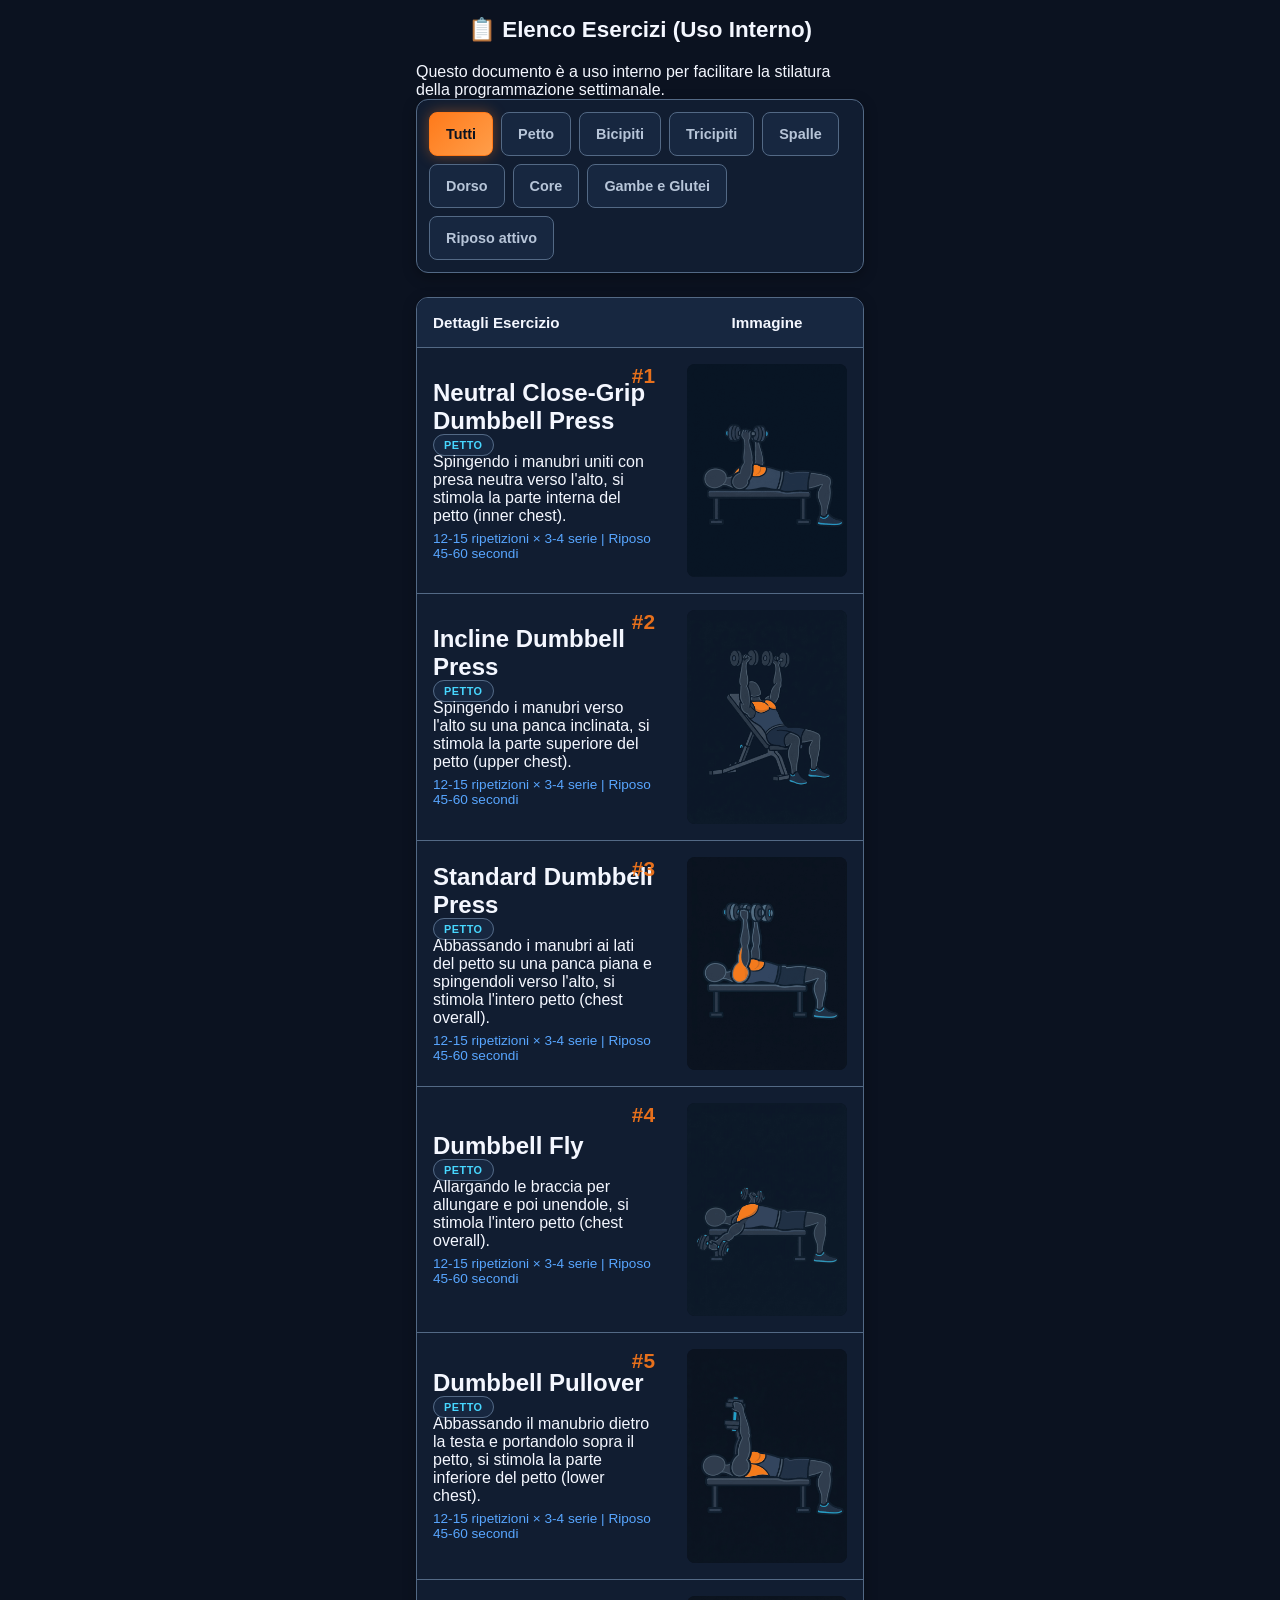
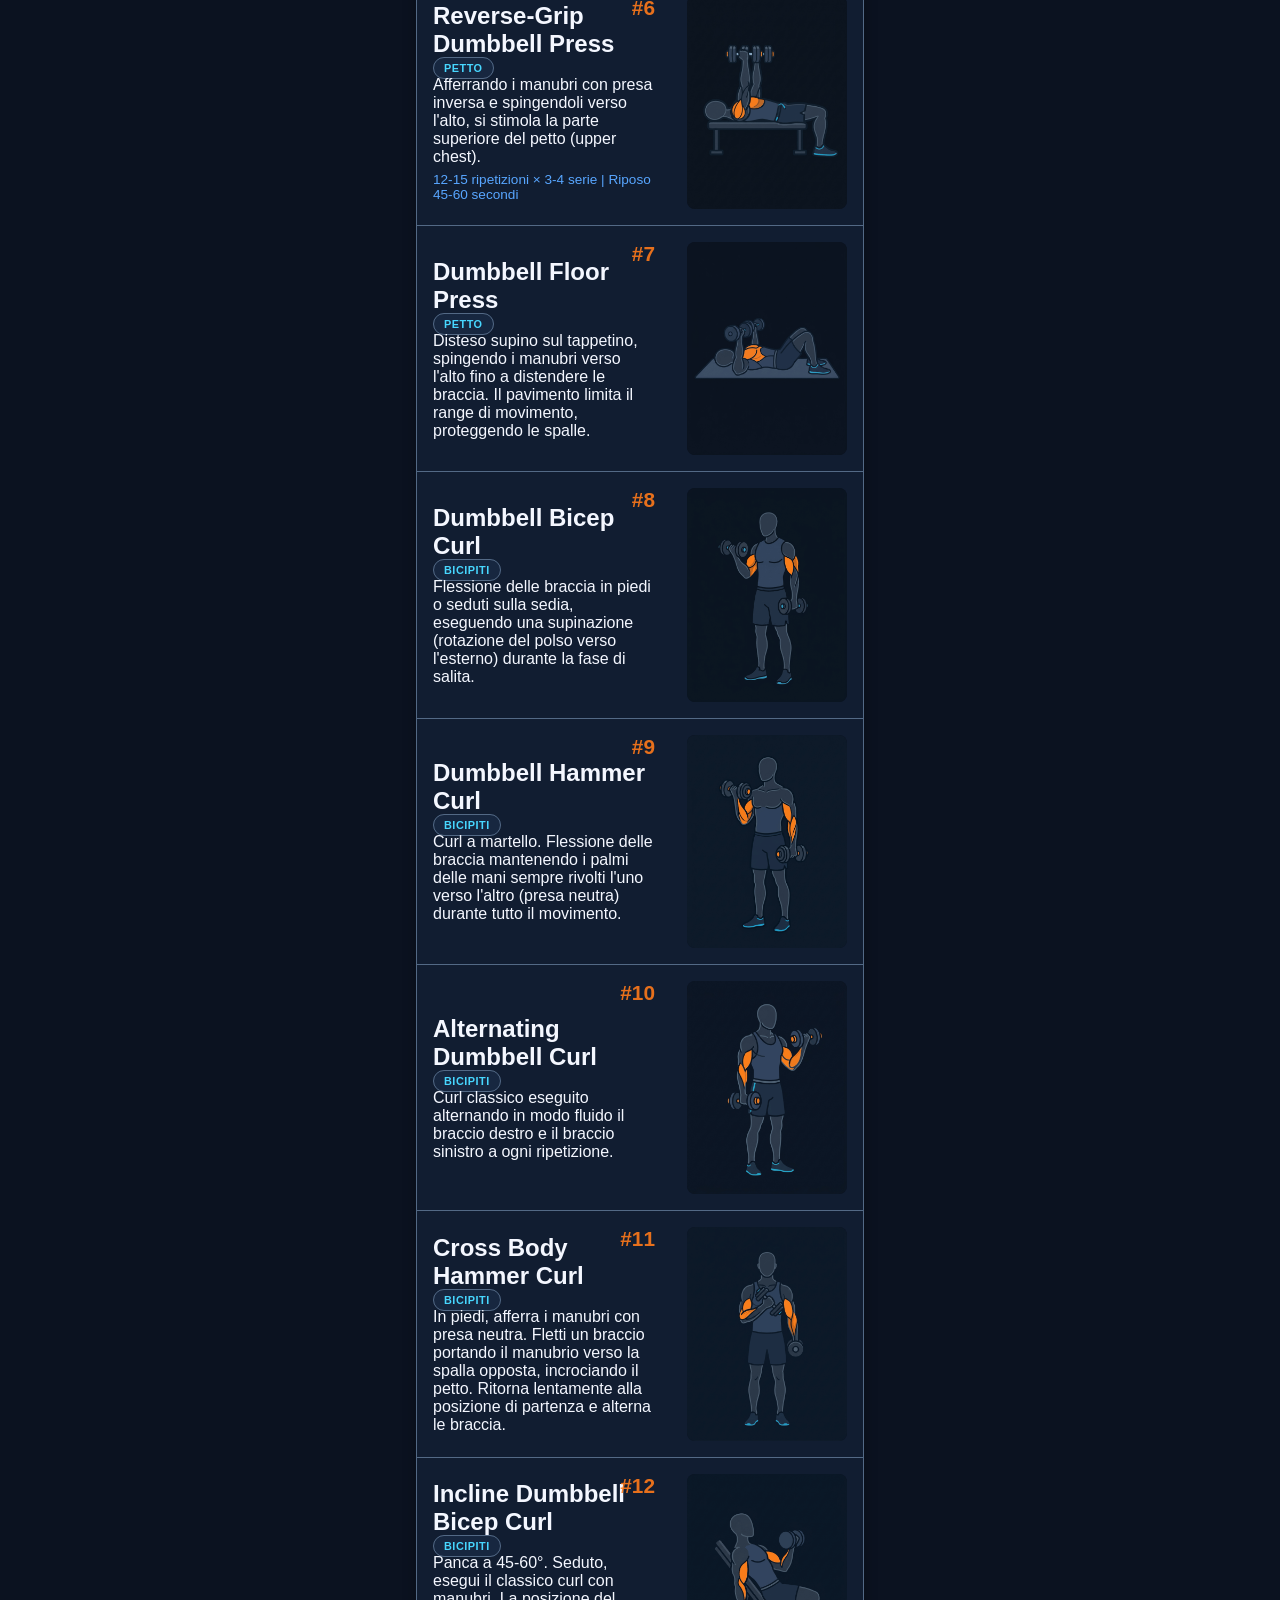
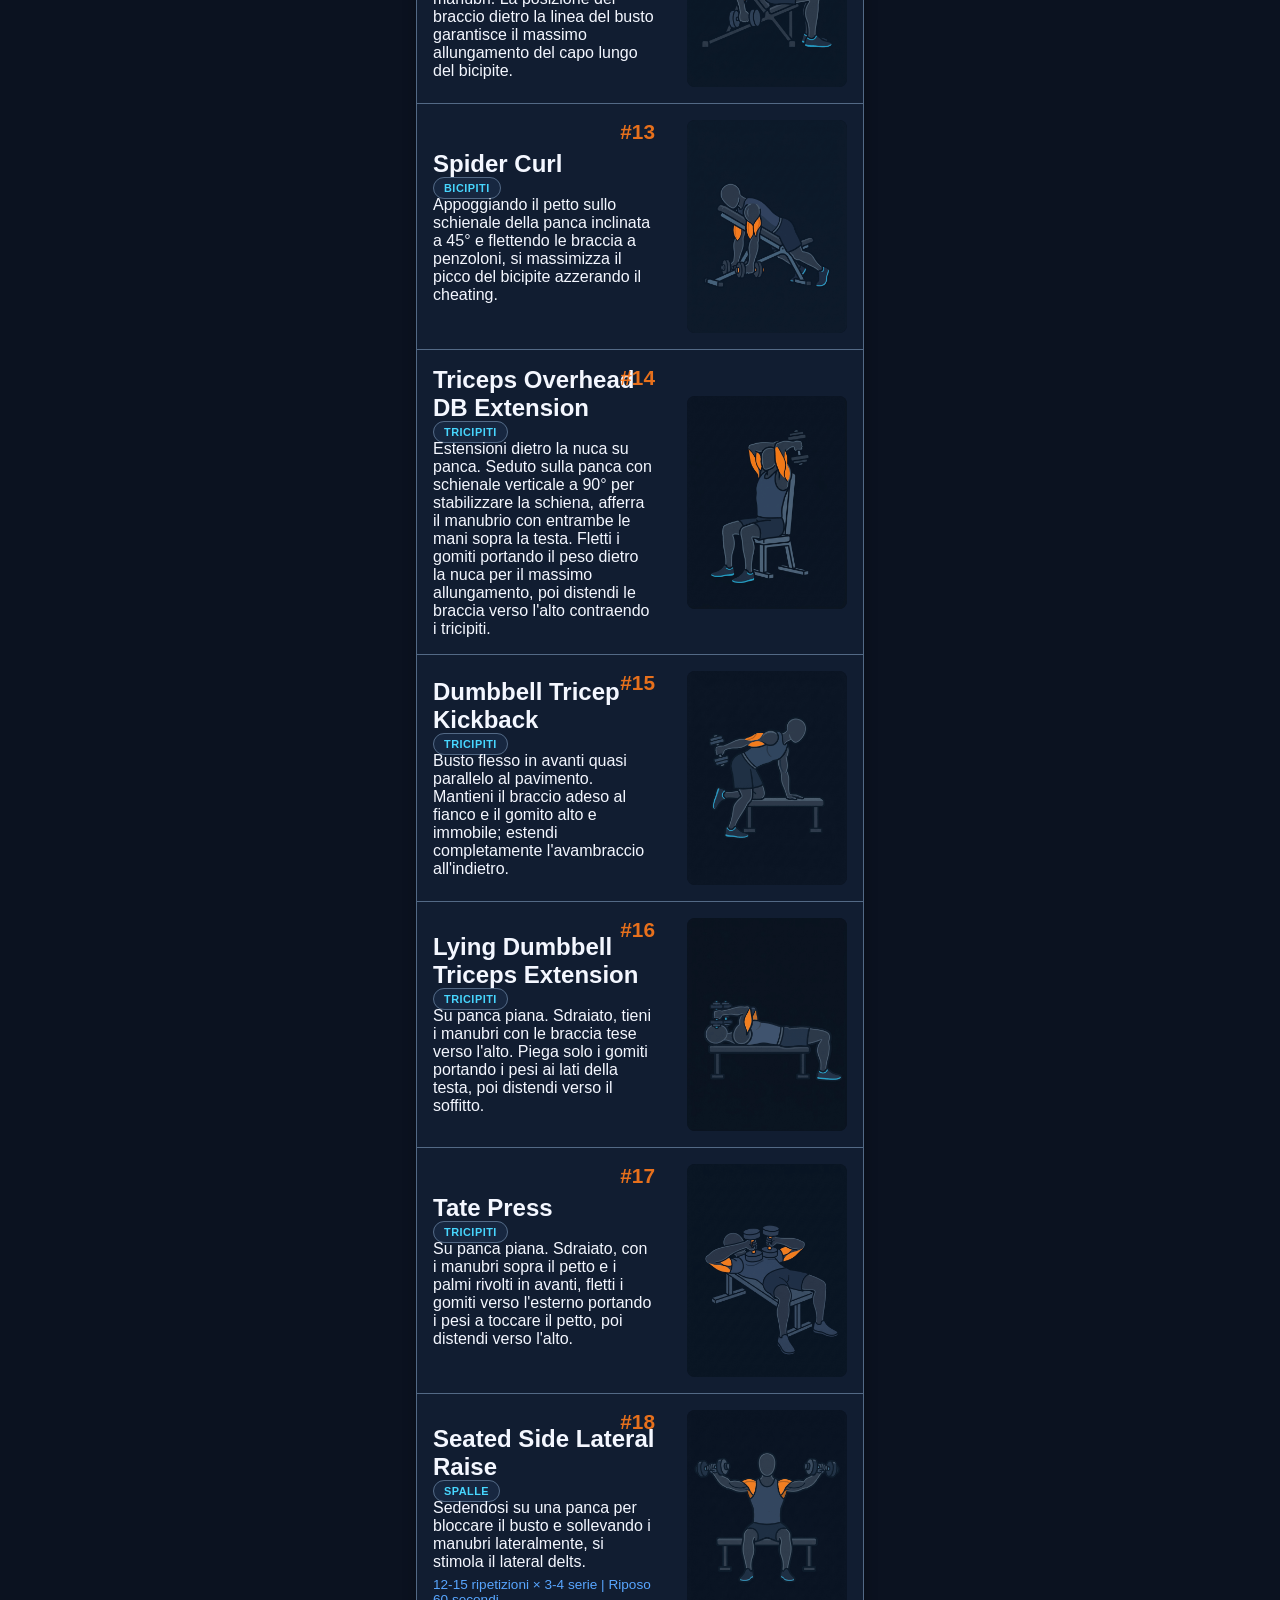
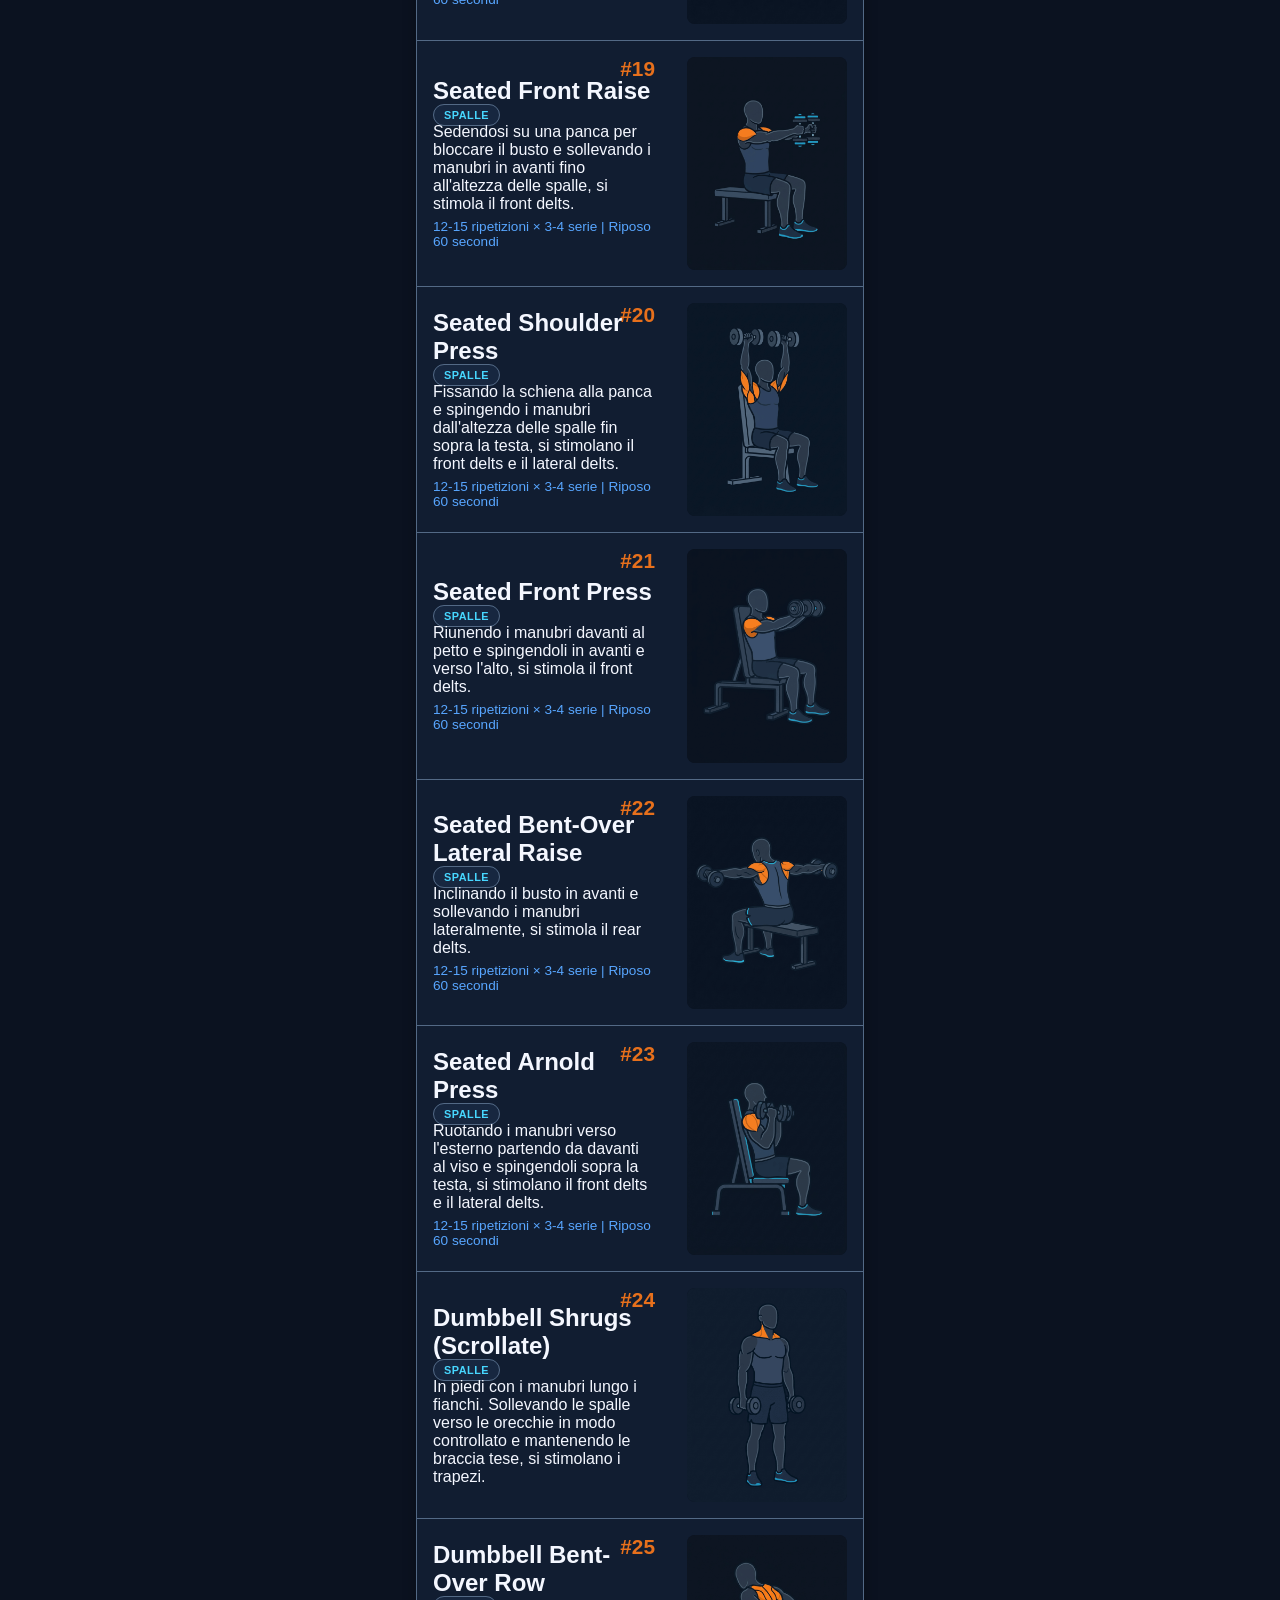
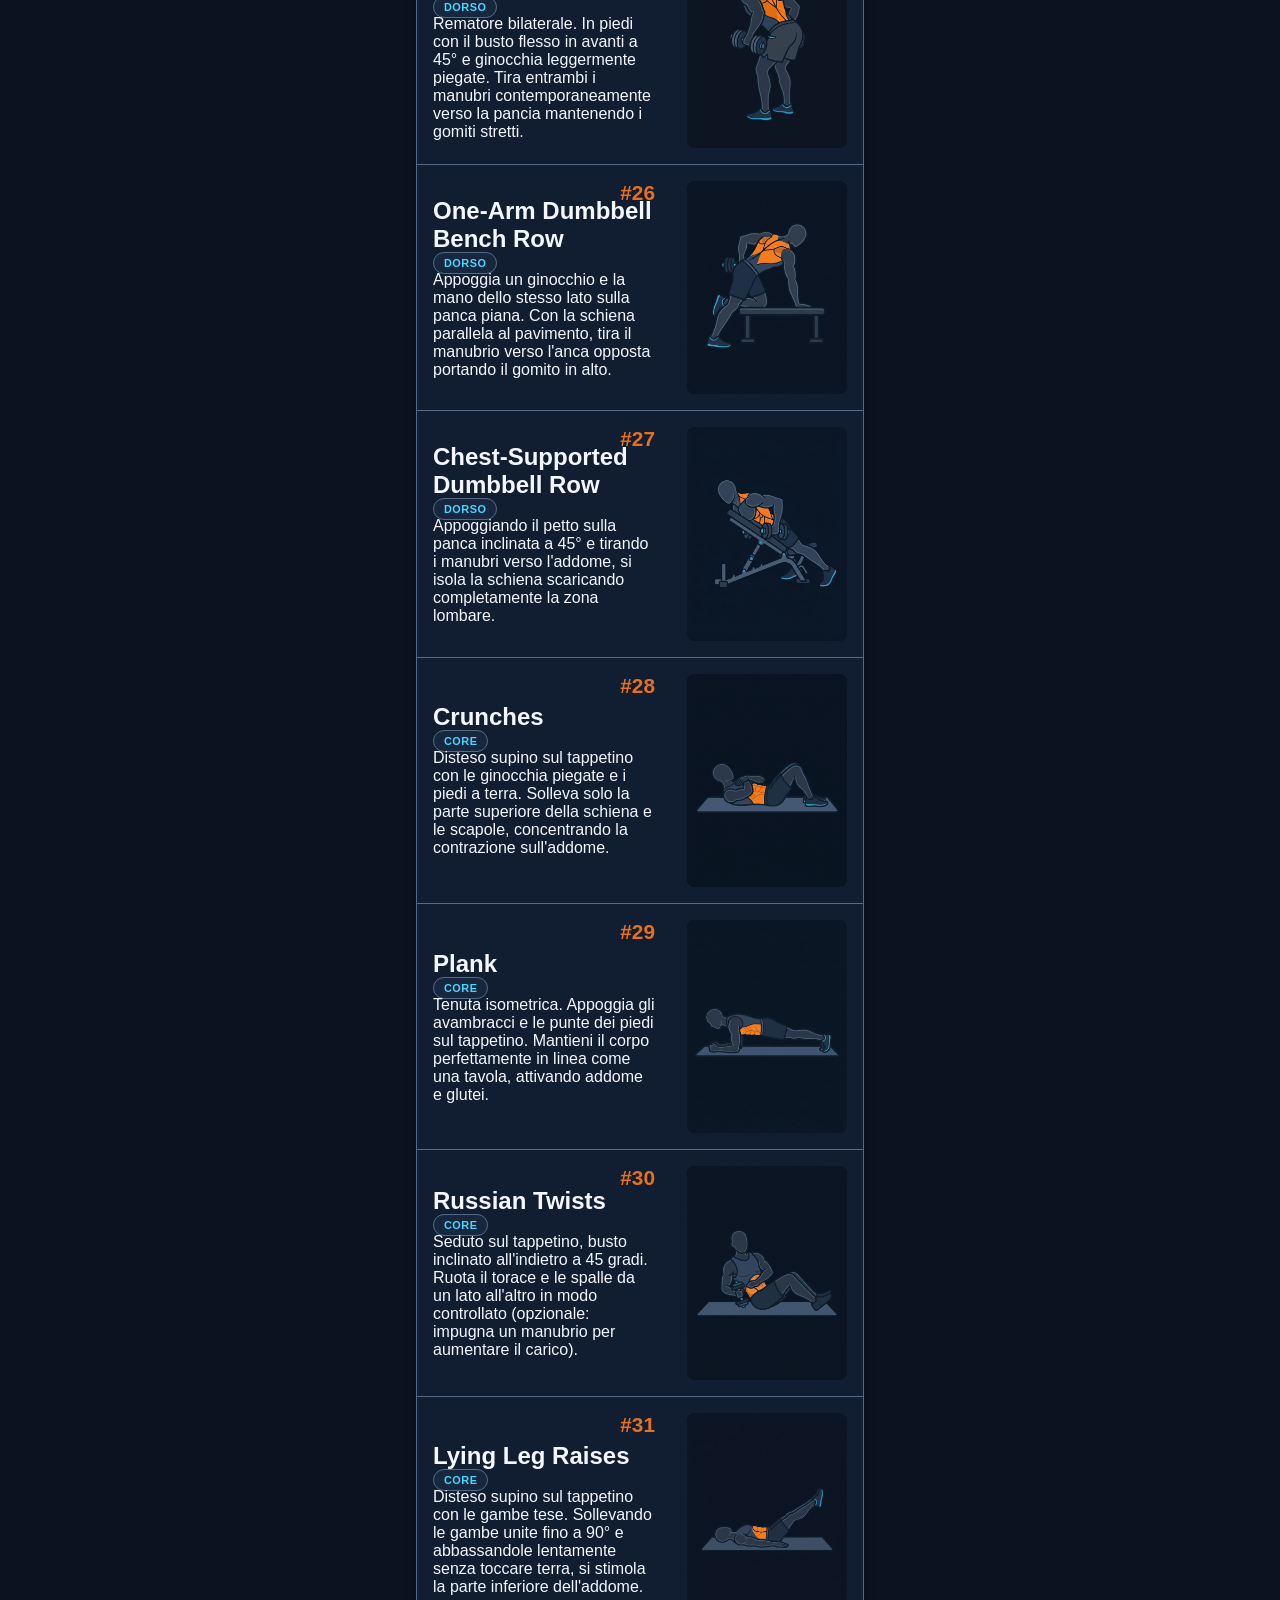
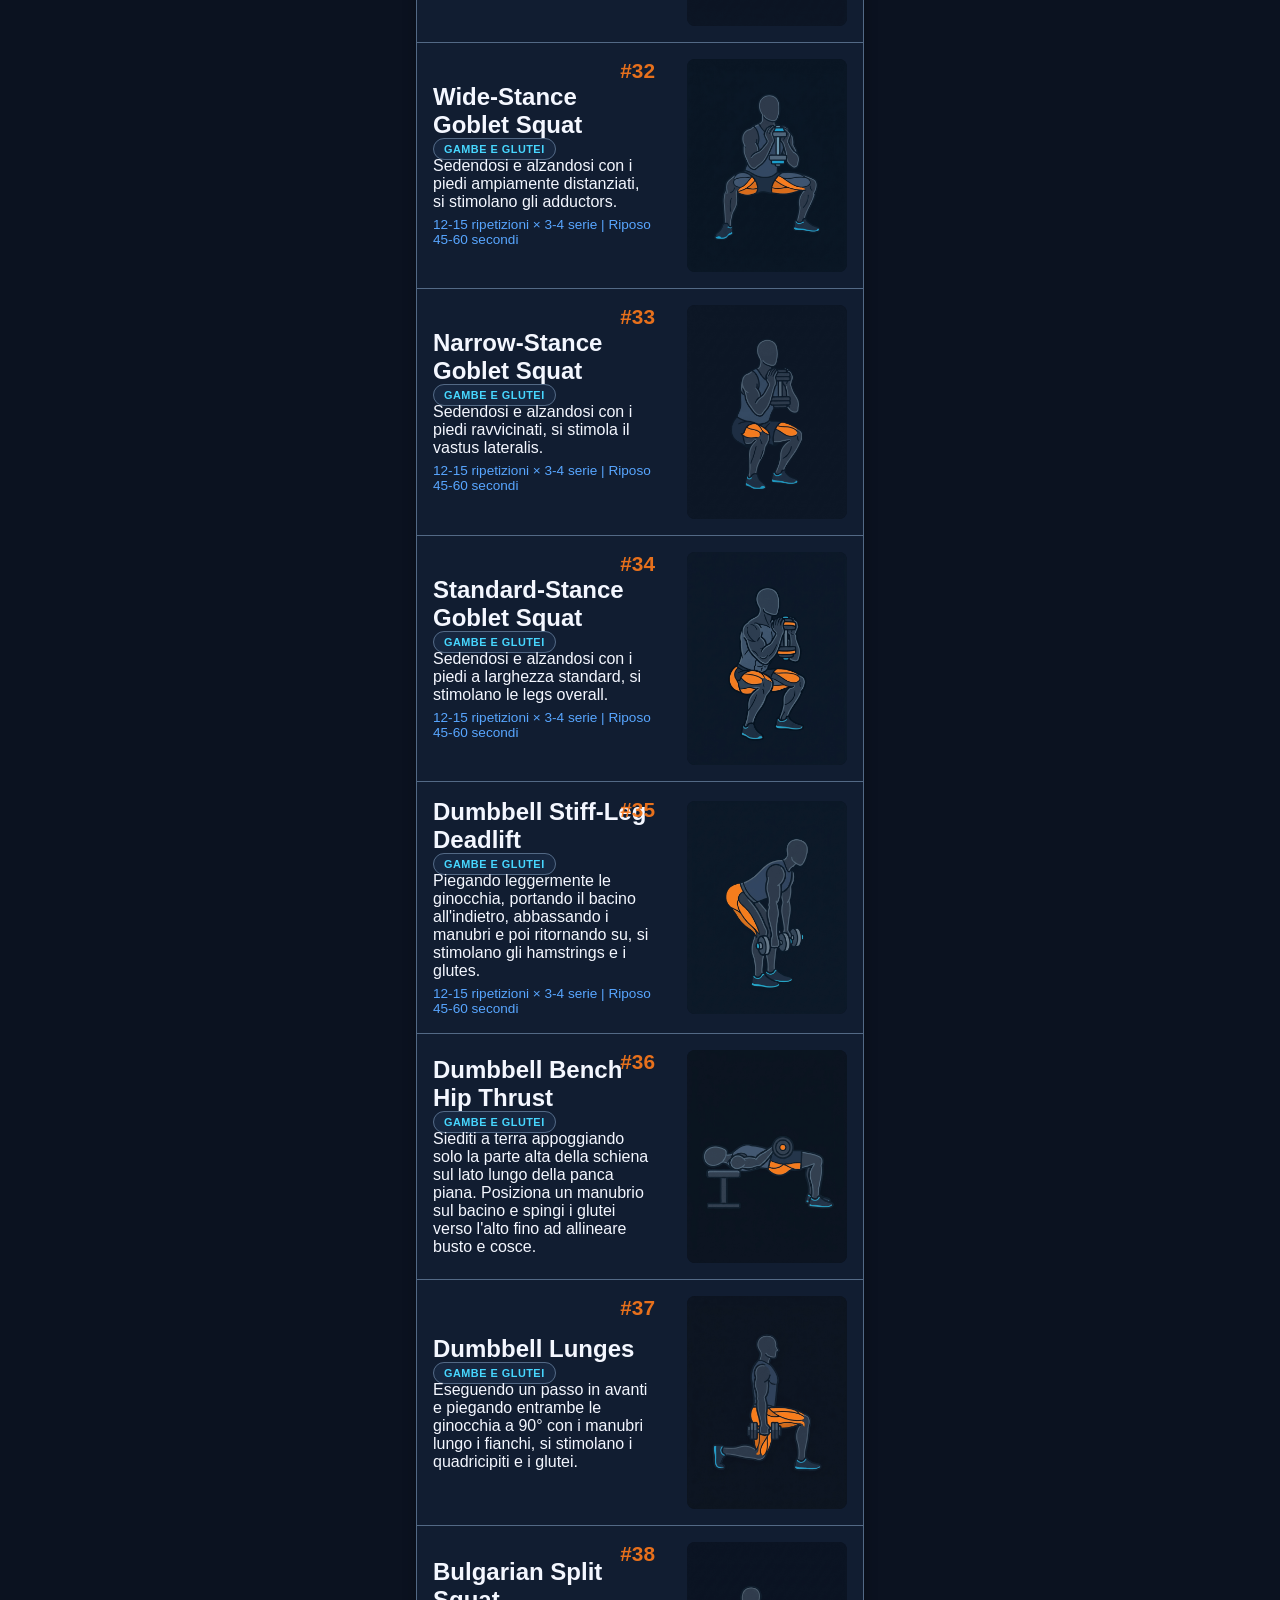
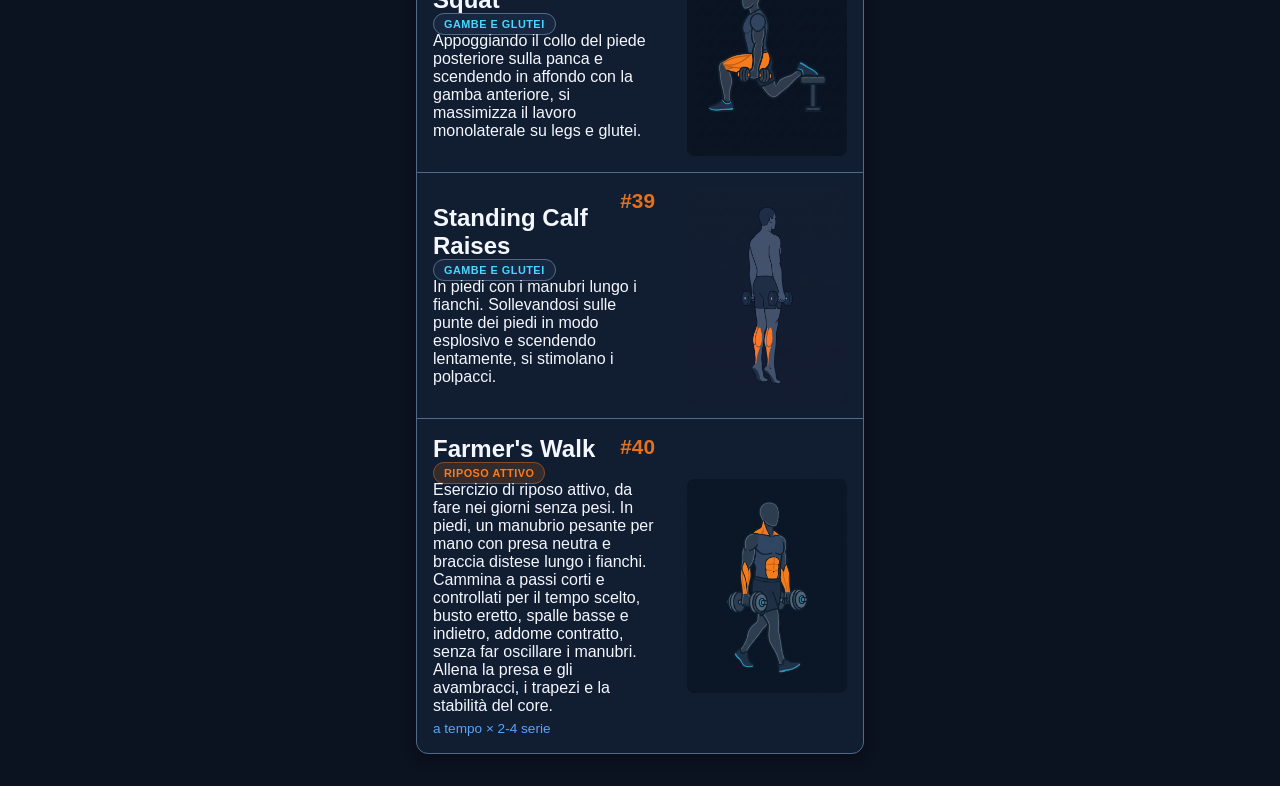
==== commit 940306ad: "Database esercizi: −Lying Leg Curl, +9 esercizi" ====
--- a/ex.html
+++ b/ex.html
@@ -105,10 +105,21 @@
             </td>
         </tr>
 
+        <tr>
+            <td>
+                <span class="exercise-number">#7</span>
+                <h2>Dumbbell Floor Press</h2>
+                <span class="muscle-badge">Petto</span>
+                <p>Disteso supino sul tappetino, spingendo i manubri verso l'alto fino a distendere le braccia. Il pavimento limita il range di movimento, proteggendo le spalle.</p>
+            </td>
+            <td class="col-image">
+                <img src="immagini/dumbbell_floor_press.png" alt="Dumbbell Floor Press">
+            </td>
+        </tr>
         <!-- Bicipiti -->
         <tr>
             <td>
-                <span class="exercise-number">#7</span>
+                <span class="exercise-number">#8</span>
                 <h2>Dumbbell Bicep Curl</h2>
                 <span class="muscle-badge">Bicipiti</span>
                 <p>Flessione delle braccia in piedi o seduti sulla sedia, eseguendo una supinazione (rotazione del polso verso l'esterno) durante la fase di salita.</p>
@@ -119,7 +130,7 @@
         </tr>
         <tr>
             <td>
-                <span class="exercise-number">#8</span>
+                <span class="exercise-number">#9</span>
                 <h2>Dumbbell Hammer Curl</h2>
                 <span class="muscle-badge">Bicipiti</span>
                 <p>Curl a martello. Flessione delle braccia mantenendo i palmi delle mani sempre rivolti l'uno verso l'altro (presa neutra) durante tutto il movimento.</p>
@@ -130,7 +141,7 @@
         </tr>
         <tr>
             <td>
-                <span class="exercise-number">#9</span>
+                <span class="exercise-number">#10</span>
                 <h2>Alternating Dumbbell Curl</h2>
                 <span class="muscle-badge">Bicipiti</span>
                 <p>Curl classico eseguito alternando in modo fluido il braccio destro e il braccio sinistro a ogni ripetizione.</p>
@@ -142,7 +153,7 @@
 
         <tr>
             <td>
-                <span class="exercise-number">#10</span>
+                <span class="exercise-number">#11</span>
                 <h2>Cross Body Hammer Curl</h2>
                 <span class="muscle-badge">Bicipiti</span>
                 <p>In piedi, afferra i manubri con presa neutra. Fletti un braccio portando il manubrio verso la spalla opposta, incrociando il petto. Ritorna lentamente alla posizione di partenza e alterna le braccia.</p>
@@ -153,7 +164,7 @@
         </tr>
         <tr>
             <td>
-                <span class="exercise-number">#11</span>
+                <span class="exercise-number">#12</span>
                 <h2>Incline Dumbbell Bicep Curl</h2>
                 <span class="muscle-badge">Bicipiti</span>
                 <p>Panca a 45-60°. Seduto, esegui il classico curl con manubri. La posizione del braccio dietro la linea del busto garantisce il massimo allungamento del capo lungo del bicipite.</p>
@@ -163,10 +174,21 @@
             </td>
         </tr>
 
+        <tr>
+            <td>
+                <span class="exercise-number">#13</span>
+                <h2>Spider Curl</h2>
+                <span class="muscle-badge">Bicipiti</span>
+                <p>Appoggiando il petto sullo schienale della panca inclinata a 45° e flettendo le braccia a penzoloni, si massimizza il picco del bicipite azzerando il cheating.</p>
+            </td>
+            <td class="col-image">
+                <img src="immagini/spider_curl.png" alt="Spider Curl">
+            </td>
+        </tr>
         <!-- Tricipiti -->
         <tr>
             <td>
-                <span class="exercise-number">#12</span>
+                <span class="exercise-number">#14</span>
                 <h2>Triceps Overhead DB Extension</h2>
                 <span class="muscle-badge">Tricipiti</span>
                 <p>Estensioni dietro la nuca su panca. Seduto sulla panca con schienale verticale a 90° per stabilizzare la schiena, afferra il manubrio con entrambe le mani sopra la testa. Fletti i gomiti portando il peso dietro la nuca per il massimo allungamento, poi distendi le braccia verso l'alto contraendo i tricipiti.</p>
@@ -177,7 +199,7 @@
         </tr>
         <tr>
             <td>
-                <span class="exercise-number">#13</span>
+                <span class="exercise-number">#15</span>
                 <h2>Dumbbell Tricep Kickback</h2>
                 <span class="muscle-badge">Tricipiti</span>
                 <p>Busto flesso in avanti quasi parallelo al pavimento. Mantieni il braccio adeso al fianco e il gomito alto e immobile; estendi completamente l'avambraccio all'indietro.</p>
@@ -188,7 +210,7 @@
         </tr>
         <tr>
             <td>
-                <span class="exercise-number">#14</span>
+                <span class="exercise-number">#16</span>
                 <h2>Lying Dumbbell Triceps Extension</h2>
                 <span class="muscle-badge">Tricipiti</span>
                 <p>Su panca piana. Sdraiato, tieni i manubri con le braccia tese verso l'alto. Piega solo i gomiti portando i pesi ai lati della testa, poi distendi verso il soffitto.</p>
@@ -198,10 +220,21 @@
             </td>
         </tr>
 
+        <tr>
+            <td>
+                <span class="exercise-number">#17</span>
+                <h2>Tate Press</h2>
+                <span class="muscle-badge">Tricipiti</span>
+                <p>Su panca piana. Sdraiato, con i manubri sopra il petto e i palmi rivolti in avanti, fletti i gomiti verso l'esterno portando i pesi a toccare il petto, poi distendi verso l'alto.</p>
+            </td>
+            <td class="col-image">
+                <img src="immagini/tate_press.png" alt="Tate Press">
+            </td>
+        </tr>
         <!-- Spalle -->
         <tr>
             <td>
-                <span class="exercise-number">#15</span>
+                <span class="exercise-number">#18</span>
                 <h2>Seated Side Lateral Raise</h2>
                 <span class="muscle-badge">Spalle</span>
                 <p>Sedendosi su una panca per bloccare il busto e sollevando i manubri lateralmente, si stimola il lateral delts.<br><span style="display: inline-block; margin-top: 6px; color: #58a6ff; font-size: 0.85rem; font-weight: 500;">12-15 ripetizioni × 3-4 serie | Riposo 60 secondi</span></p>
@@ -212,7 +245,7 @@
         </tr>
         <tr>
             <td>
-                <span class="exercise-number">#16</span>
+                <span class="exercise-number">#19</span>
                 <h2>Seated Front Raise</h2>
                 <span class="muscle-badge">Spalle</span>
                 <p>Sedendosi su una panca per bloccare il busto e sollevando i manubri in avanti fino all'altezza delle spalle, si stimola il front delts.<br><span style="display: inline-block; margin-top: 6px; color: #58a6ff; font-size: 0.85rem; font-weight: 500;">12-15 ripetizioni × 3-4 serie | Riposo 60 secondi</span></p>
@@ -223,7 +256,7 @@
         </tr>
         <tr>
             <td>
-                <span class="exercise-number">#17</span>
+                <span class="exercise-number">#20</span>
                 <h2>Seated Shoulder Press</h2>
                 <span class="muscle-badge">Spalle</span>
                 <p>Fissando la schiena alla panca e spingendo i manubri dall'altezza delle spalle fin sopra la testa, si stimolano il front delts e il lateral delts.<br><span style="display: inline-block; margin-top: 6px; color: #58a6ff; font-size: 0.85rem; font-weight: 500;">12-15 ripetizioni × 3-4 serie | Riposo 60 secondi</span></p>
@@ -234,7 +267,7 @@
         </tr>
         <tr>
             <td>
-                <span class="exercise-number">#18</span>
+                <span class="exercise-number">#21</span>
                 <h2>Seated Front Press</h2>
                 <span class="muscle-badge">Spalle</span>
                 <p>Riunendo i manubri davanti al petto e spingendoli in avanti e verso l'alto, si stimola il front delts.<br><span style="display: inline-block; margin-top: 6px; color: #58a6ff; font-size: 0.85rem; font-weight: 500;">12-15 ripetizioni × 3-4 serie | Riposo 60 secondi</span></p>
@@ -245,7 +278,7 @@
         </tr>
         <tr>
             <td>
-                <span class="exercise-number">#19</span>
+                <span class="exercise-number">#22</span>
                 <h2>Seated Bent-Over Lateral Raise</h2>
                 <span class="muscle-badge">Spalle</span>
                 <p>Inclinando il busto in avanti e sollevando i manubri lateralmente, si stimola il rear delts.<br><span style="display: inline-block; margin-top: 6px; color: #58a6ff; font-size: 0.85rem; font-weight: 500;">12-15 ripetizioni × 3-4 serie | Riposo 60 secondi</span></p>
@@ -256,7 +289,7 @@
         </tr>
         <tr>
             <td>
-                <span class="exercise-number">#20</span>
+                <span class="exercise-number">#23</span>
                 <h2>Seated Arnold Press</h2>
                 <span class="muscle-badge">Spalle</span>
                 <p>Ruotando i manubri verso l'esterno partendo da davanti al viso e spingendoli sopra la testa, si stimolano il front delts e il lateral delts.<br><span style="display: inline-block; margin-top: 6px; color: #58a6ff; font-size: 0.85rem; font-weight: 500;">12-15 ripetizioni × 3-4 serie | Riposo 60 secondi</span></p>
@@ -266,10 +299,21 @@
             </td>
         </tr>
 
+        <tr>
+            <td>
+                <span class="exercise-number">#24</span>
+                <h2>Dumbbell Shrugs (Scrollate)</h2>
+                <span class="muscle-badge">Spalle</span>
+                <p>In piedi con i manubri lungo i fianchi. Sollevando le spalle verso le orecchie in modo controllato e mantenendo le braccia tese, si stimolano i trapezi.</p>
+            </td>
+            <td class="col-image">
+                <img src="immagini/dumbbell_shrugs.png" alt="Dumbbell Shrugs (Scrollate)">
+            </td>
+        </tr>
         <!-- Dorso -->
         <tr>
             <td>
-                <span class="exercise-number">#21</span>
+                <span class="exercise-number">#25</span>
                 <h2>Dumbbell Bent-Over Row</h2>
                 <span class="muscle-badge">Dorso</span>
                 <p>Rematore bilaterale. In piedi con il busto flesso in avanti a 45° e ginocchia leggermente piegate. Tira entrambi i manubri contemporaneamente verso la pancia mantenendo i gomiti stretti.</p>
@@ -280,7 +324,7 @@
         </tr>
         <tr>
             <td>
-                <span class="exercise-number">#22</span>
+                <span class="exercise-number">#26</span>
                 <h2>One-Arm Dumbbell Bench Row</h2>
                 <span class="muscle-badge">Dorso</span>
                 <p>Appoggia un ginocchio e la mano dello stesso lato sulla panca piana. Con la schiena parallela al pavimento, tira il manubrio verso l'anca opposta portando il gomito in alto.</p>
@@ -290,10 +334,21 @@
             </td>
         </tr>
 
+        <tr>
+            <td>
+                <span class="exercise-number">#27</span>
+                <h2>Chest-Supported Dumbbell Row</h2>
+                <span class="muscle-badge">Dorso</span>
+                <p>Appoggiando il petto sulla panca inclinata a 45° e tirando i manubri verso l'addome, si isola la schiena scaricando completamente la zona lombare.</p>
+            </td>
+            <td class="col-image">
+                <img src="immagini/chest_supported_row.png" alt="Chest-Supported Dumbbell Row">
+            </td>
+        </tr>
         <!-- Core -->
         <tr>
             <td>
-                <span class="exercise-number">#23</span>
+                <span class="exercise-number">#28</span>
                 <h2>Crunches</h2>
                 <span class="muscle-badge">Core</span>
                 <p>Disteso supino sul tappetino con le ginocchia piegate e i piedi a terra. Solleva solo la parte superiore della schiena e le scapole, concentrando la contrazione sull'addome.</p>
@@ -304,7 +359,7 @@
         </tr>
         <tr>
             <td>
-                <span class="exercise-number">#24</span>
+                <span class="exercise-number">#29</span>
                 <h2>Plank</h2>
                 <span class="muscle-badge">Core</span>
                 <p>Tenuta isometrica. Appoggia gli avambracci e le punte dei piedi sul tappetino. Mantieni il corpo perfettamente in linea come una tavola, attivando addome e glutei.</p>
@@ -315,7 +370,7 @@
         </tr>
         <tr>
             <td>
-                <span class="exercise-number">#25</span>
+                <span class="exercise-number">#30</span>
                 <h2>Russian Twists</h2>
                 <span class="muscle-badge">Core</span>
                 <p>Seduto sul tappetino, busto inclinato all'indietro a 45 gradi. Ruota il torace e le spalle da un lato all'altro in modo controllato (opzionale: impugna un manubrio per aumentare il carico).</p>
@@ -325,10 +380,21 @@
             </td>
         </tr>
 
+        <tr>
+            <td>
+                <span class="exercise-number">#31</span>
+                <h2>Lying Leg Raises</h2>
+                <span class="muscle-badge">Core</span>
+                <p>Disteso supino sul tappetino con le gambe tese. Sollevando le gambe unite fino a 90° e abbassandole lentamente senza toccare terra, si stimola la parte inferiore dell'addome.</p>
+            </td>
+            <td class="col-image">
+                <img src="immagini/lying_leg_raises.png" alt="Lying Leg Raises">
+            </td>
+        </tr>
         <!-- Gambe e Glutei -->
         <tr>
             <td>
-                <span class="exercise-number">#26</span>
+                <span class="exercise-number">#32</span>
                 <h2>Wide-Stance Goblet Squat</h2>
                 <span class="muscle-badge">Gambe e Glutei</span>
                 <p>Sedendosi e alzandosi con i piedi ampiamente distanziati, si stimolano gli adductors.<br><span style="display: inline-block; margin-top: 6px; color: #58a6ff; font-size: 0.85rem; font-weight: 500;">12-15 ripetizioni × 3-4 serie | Riposo 45-60 secondi</span></p>
@@ -339,7 +405,7 @@
         </tr>
         <tr>
             <td>
-                <span class="exercise-number">#27</span>
+                <span class="exercise-number">#33</span>
                 <h2>Narrow-Stance Goblet Squat</h2>
                 <span class="muscle-badge">Gambe e Glutei</span>
                 <p>Sedendosi e alzandosi con i piedi ravvicinati, si stimola il vastus lateralis.<br><span style="display: inline-block; margin-top: 6px; color: #58a6ff; font-size: 0.85rem; font-weight: 500;">12-15 ripetizioni × 3-4 serie | Riposo 45-60 secondi</span></p>
@@ -350,7 +416,7 @@
         </tr>
         <tr>
             <td>
-                <span class="exercise-number">#28</span>
+                <span class="exercise-number">#34</span>
                 <h2>Standard-Stance Goblet Squat</h2>
                 <span class="muscle-badge">Gambe e Glutei</span>
                 <p>Sedendosi e alzandosi con i piedi a larghezza standard, si stimolano le legs overall.<br><span style="display: inline-block; margin-top: 6px; color: #58a6ff; font-size: 0.85rem; font-weight: 500;">12-15 ripetizioni × 3-4 serie | Riposo 45-60 secondi</span></p>
@@ -361,18 +427,7 @@
         </tr>
         <tr>
             <td>
-                <span class="exercise-number">#29</span>
-                <h2>Lying Leg Curl</h2>
-                <span class="muscle-badge">Gambe e Glutei</span>
-                <p>Piegando le ginocchia e tirando il cuscinetto verso di sé, si stimolano gli hamstrings.<br><span style="display: inline-block; margin-top: 6px; color: #58a6ff; font-size: 0.85rem; font-weight: 500;">12-15 ripetizioni × 3-4 serie | Riposo 45-60 secondi</span></p>
-            </td>
-            <td class="col-image">
-                <img src="immagini/lying_leg_curl.png" alt="Lying Leg Curl">
-            </td>
-        </tr>
-        <tr>
-            <td>
-                <span class="exercise-number">#30</span>
+                <span class="exercise-number">#35</span>
                 <h2>Dumbbell Stiff-Leg Deadlift</h2>
                 <span class="muscle-badge">Gambe e Glutei</span>
                 <p>Piegando leggermente le ginocchia, portando il bacino all'indietro, abbassando i manubri e poi ritornando su, si stimolano gli hamstrings e i glutes.<br><span style="display: inline-block; margin-top: 6px; color: #58a6ff; font-size: 0.85rem; font-weight: 500;">12-15 ripetizioni × 3-4 serie | Riposo 45-60 secondi</span></p>
@@ -383,7 +438,7 @@
         </tr>
         <tr>
             <td>
-                <span class="exercise-number">#31</span>
+                <span class="exercise-number">#36</span>
                 <h2>Dumbbell Bench Hip Thrust</h2>
                 <span class="muscle-badge">Gambe e Glutei</span>
                 <p>Siediti a terra appoggiando solo la parte alta della schiena sul lato lungo della panca piana. Posiziona un manubrio sul bacino e spingi i glutei verso l'alto fino ad allineare busto e cosce.</p>
@@ -392,10 +447,43 @@
                 <img src="immagini/Dumbbell_Bench_Hip_Thrust.png" alt="Dumbbell Bench Hip Thrust">
             </td>
         </tr>
+        <tr>
+            <td>
+                <span class="exercise-number">#37</span>
+                <h2>Dumbbell Lunges</h2>
+                <span class="muscle-badge">Gambe e Glutei</span>
+                <p>Eseguendo un passo in avanti e piegando entrambe le ginocchia a 90° con i manubri lungo i fianchi, si stimolano i quadricipiti e i glutei.</p>
+            </td>
+            <td class="col-image">
+                <img src="immagini/dumbbell_lunges.png" alt="Dumbbell Lunges">
+            </td>
+        </tr>
+        <tr>
+            <td>
+                <span class="exercise-number">#38</span>
+                <h2>Bulgarian Split Squat</h2>
+                <span class="muscle-badge">Gambe e Glutei</span>
+                <p>Appoggiando il collo del piede posteriore sulla panca e scendendo in affondo con la gamba anteriore, si massimizza il lavoro monolaterale su legs e glutei.</p>
+            </td>
+            <td class="col-image">
+                <img src="immagini/bulgarian_split_squat.png" alt="Bulgarian Split Squat">
+            </td>
+        </tr>
+        <tr>
+            <td>
+                <span class="exercise-number">#39</span>
+                <h2>Standing Calf Raises</h2>
+                <span class="muscle-badge">Gambe e Glutei</span>
+                <p>In piedi con i manubri lungo i fianchi. Sollevandosi sulle punte dei piedi in modo esplosivo e scendendo lentamente, si stimolano i polpacci.</p>
+            </td>
+            <td class="col-image">
+                <img src="immagini/standing_calf_raises.png" alt="Standing Calf Raises">
+            </td>
+        </tr>
         <!-- Riposo attivo -->
         <tr>
             <td>
-                <span class="exercise-number">#32</span>
+                <span class="exercise-number">#40</span>
                 <h2>Farmer's Walk</h2>
                 <span class="muscle-badge badge-riposo-attivo">Riposo attivo</span>
                 <p>Esercizio di riposo attivo, da fare nei giorni senza pesi. In piedi, un manubrio pesante per mano con presa neutra e braccia distese lungo i fianchi. Cammina a passi corti e controllati per il tempo scelto, busto eretto, spalle basse e indietro, addome contratto, senza far oscillare i manubri. Allena la presa e gli avambracci, i trapezi e la stabilità del core.<br><span style="display: inline-block; margin-top: 6px; color: #58a6ff; font-size: 0.85rem; font-weight: 500;">a tempo × 2-4 serie</span></p>
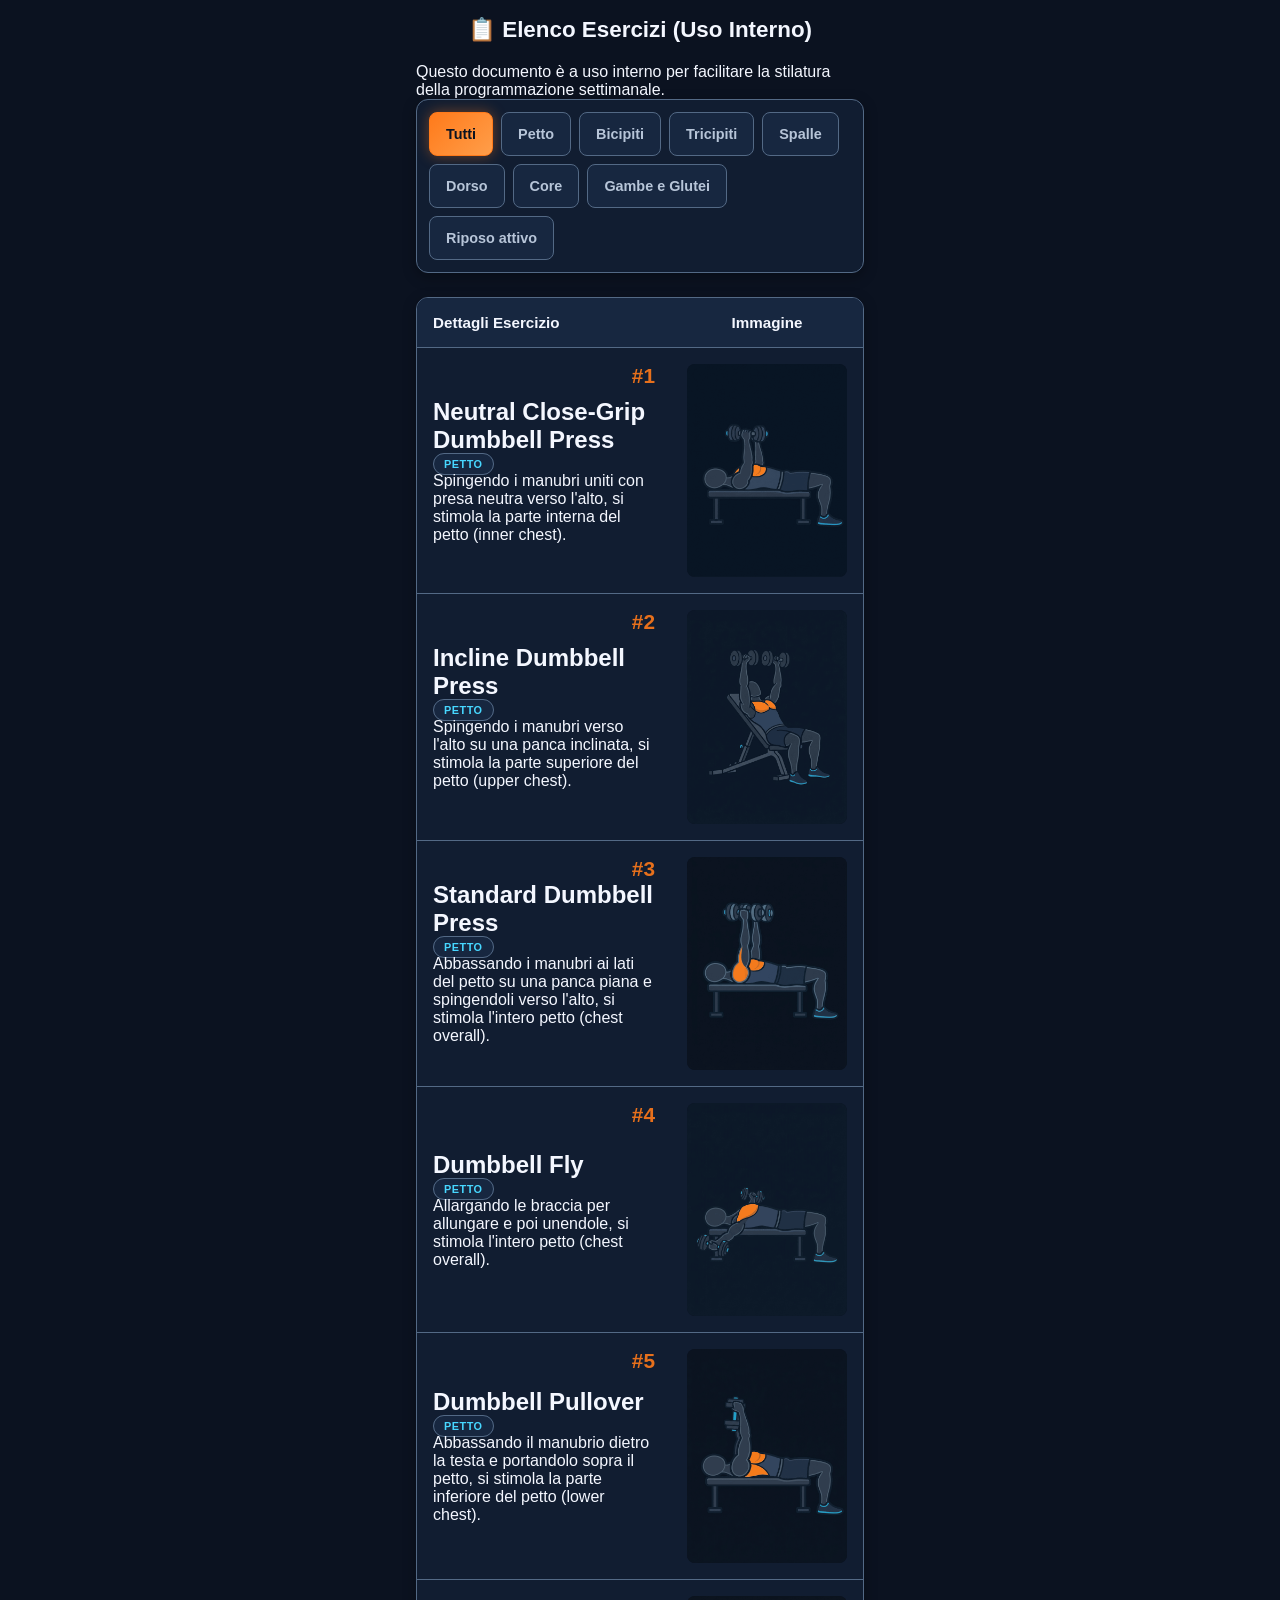
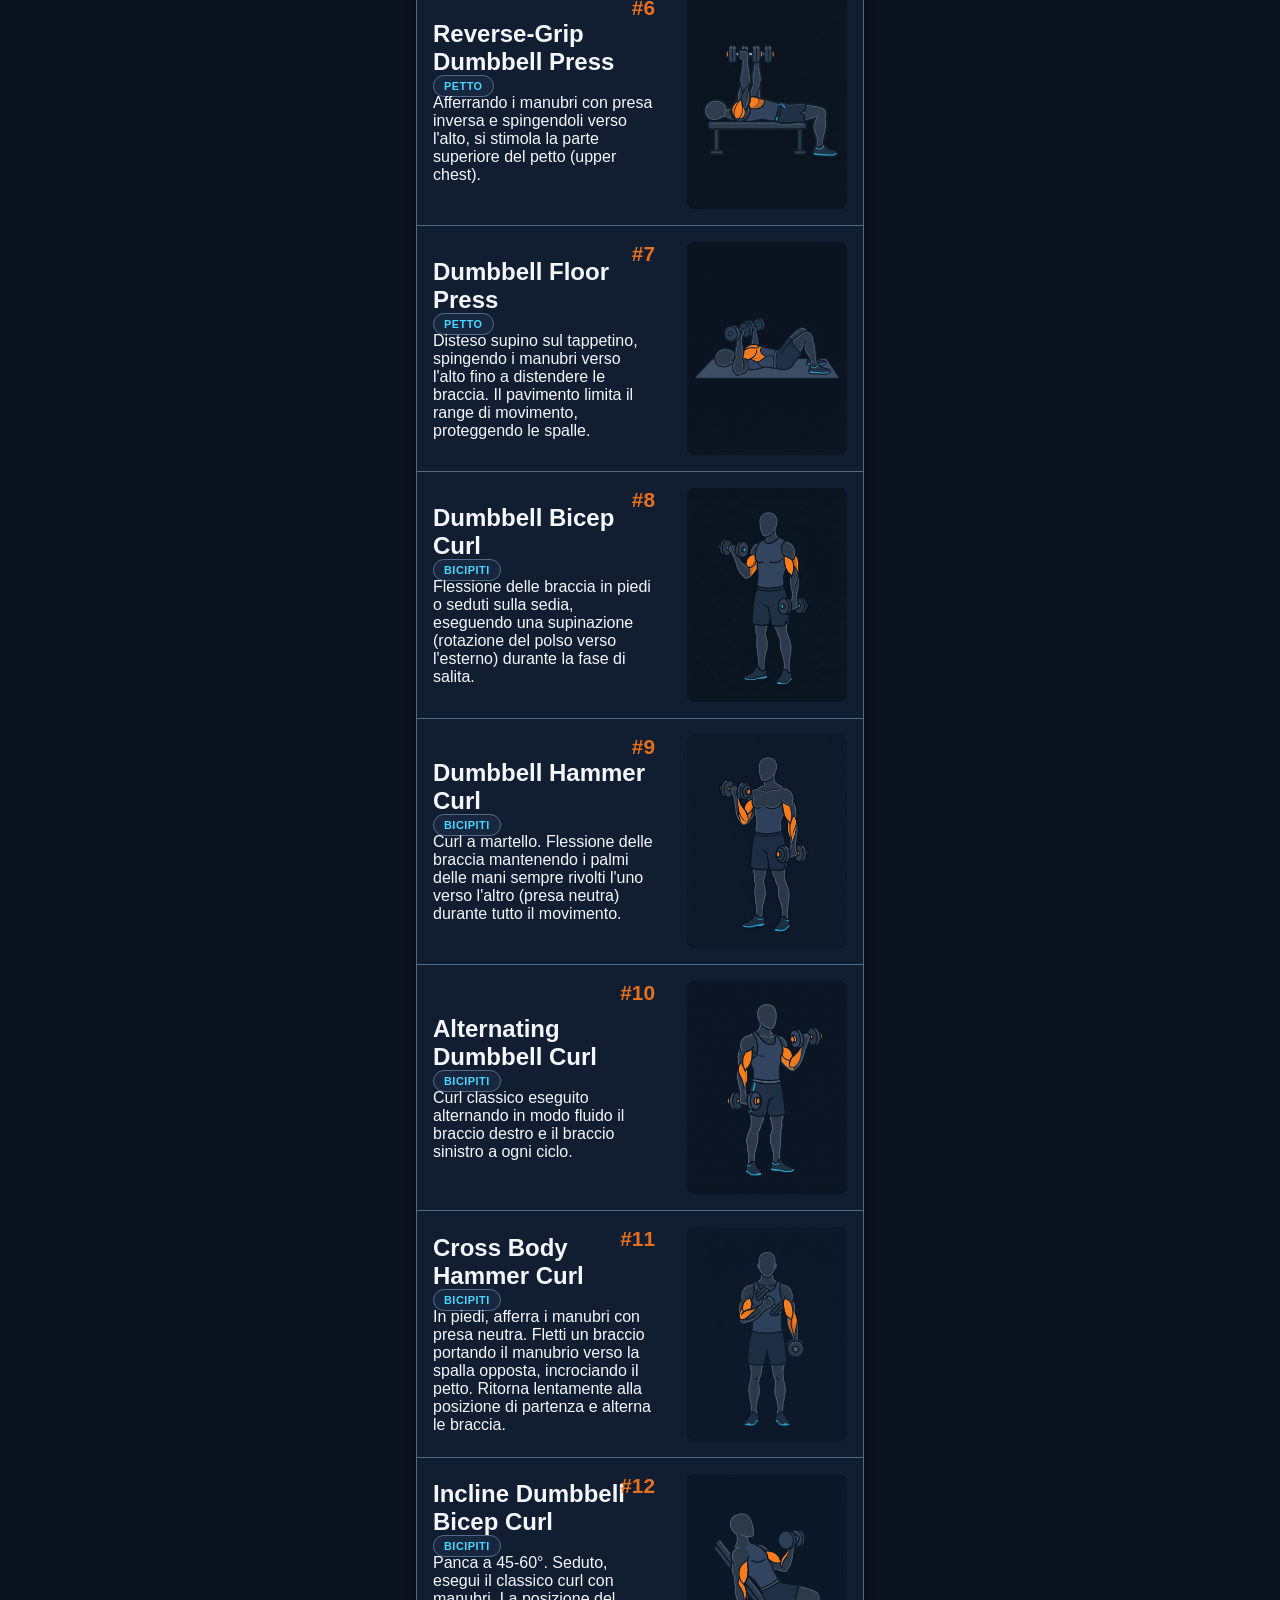
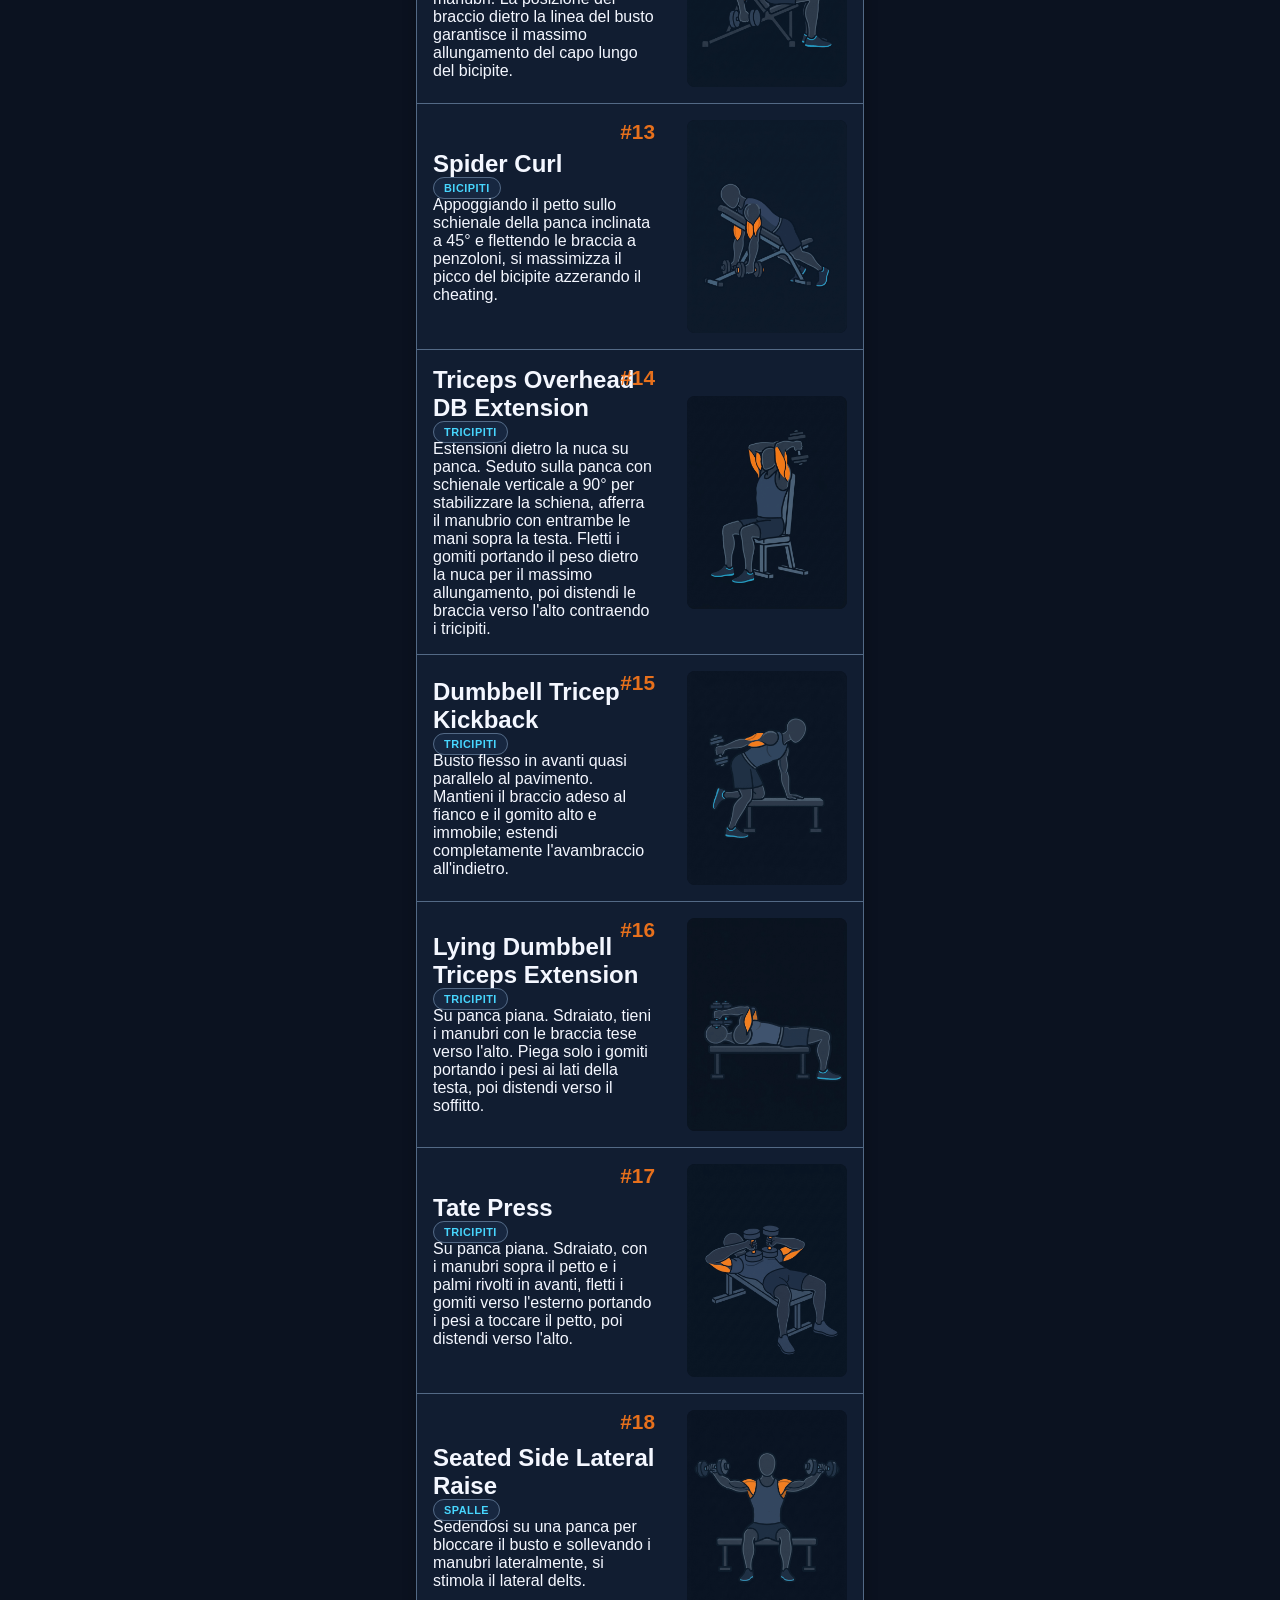
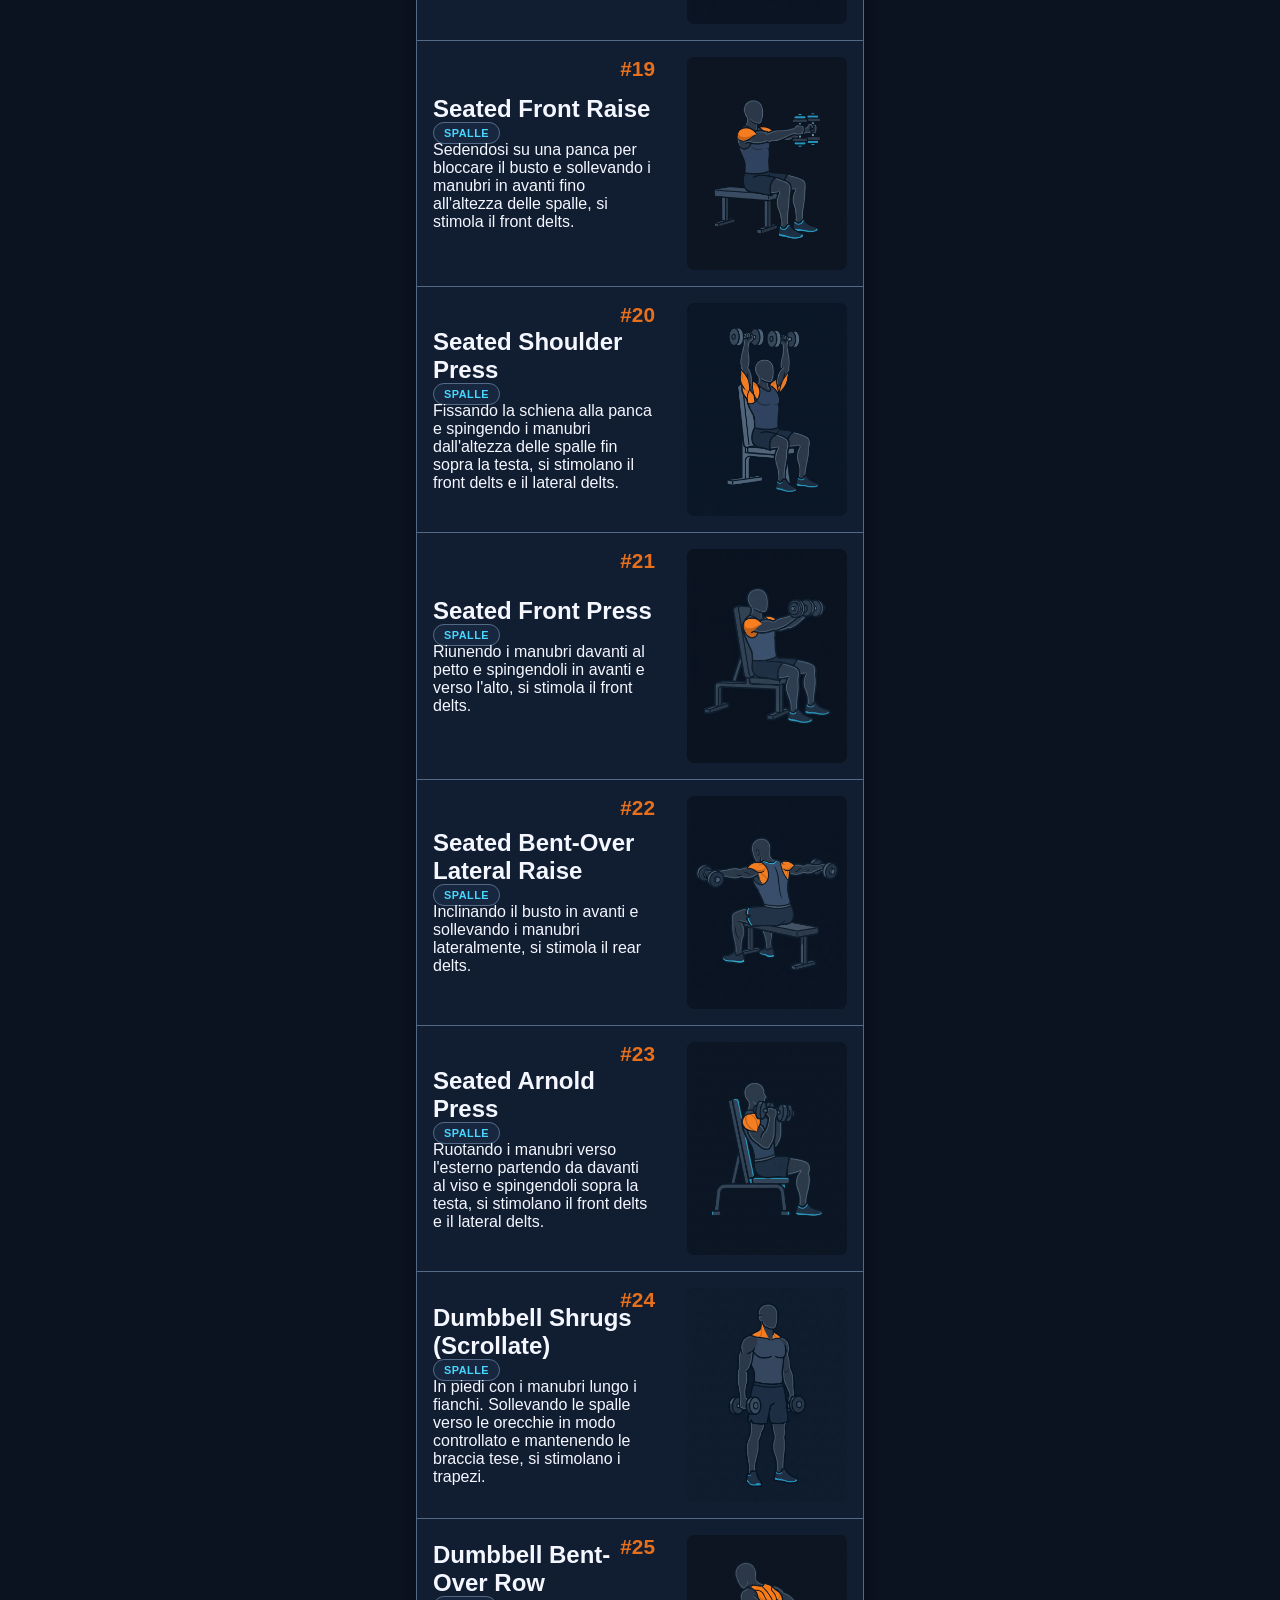
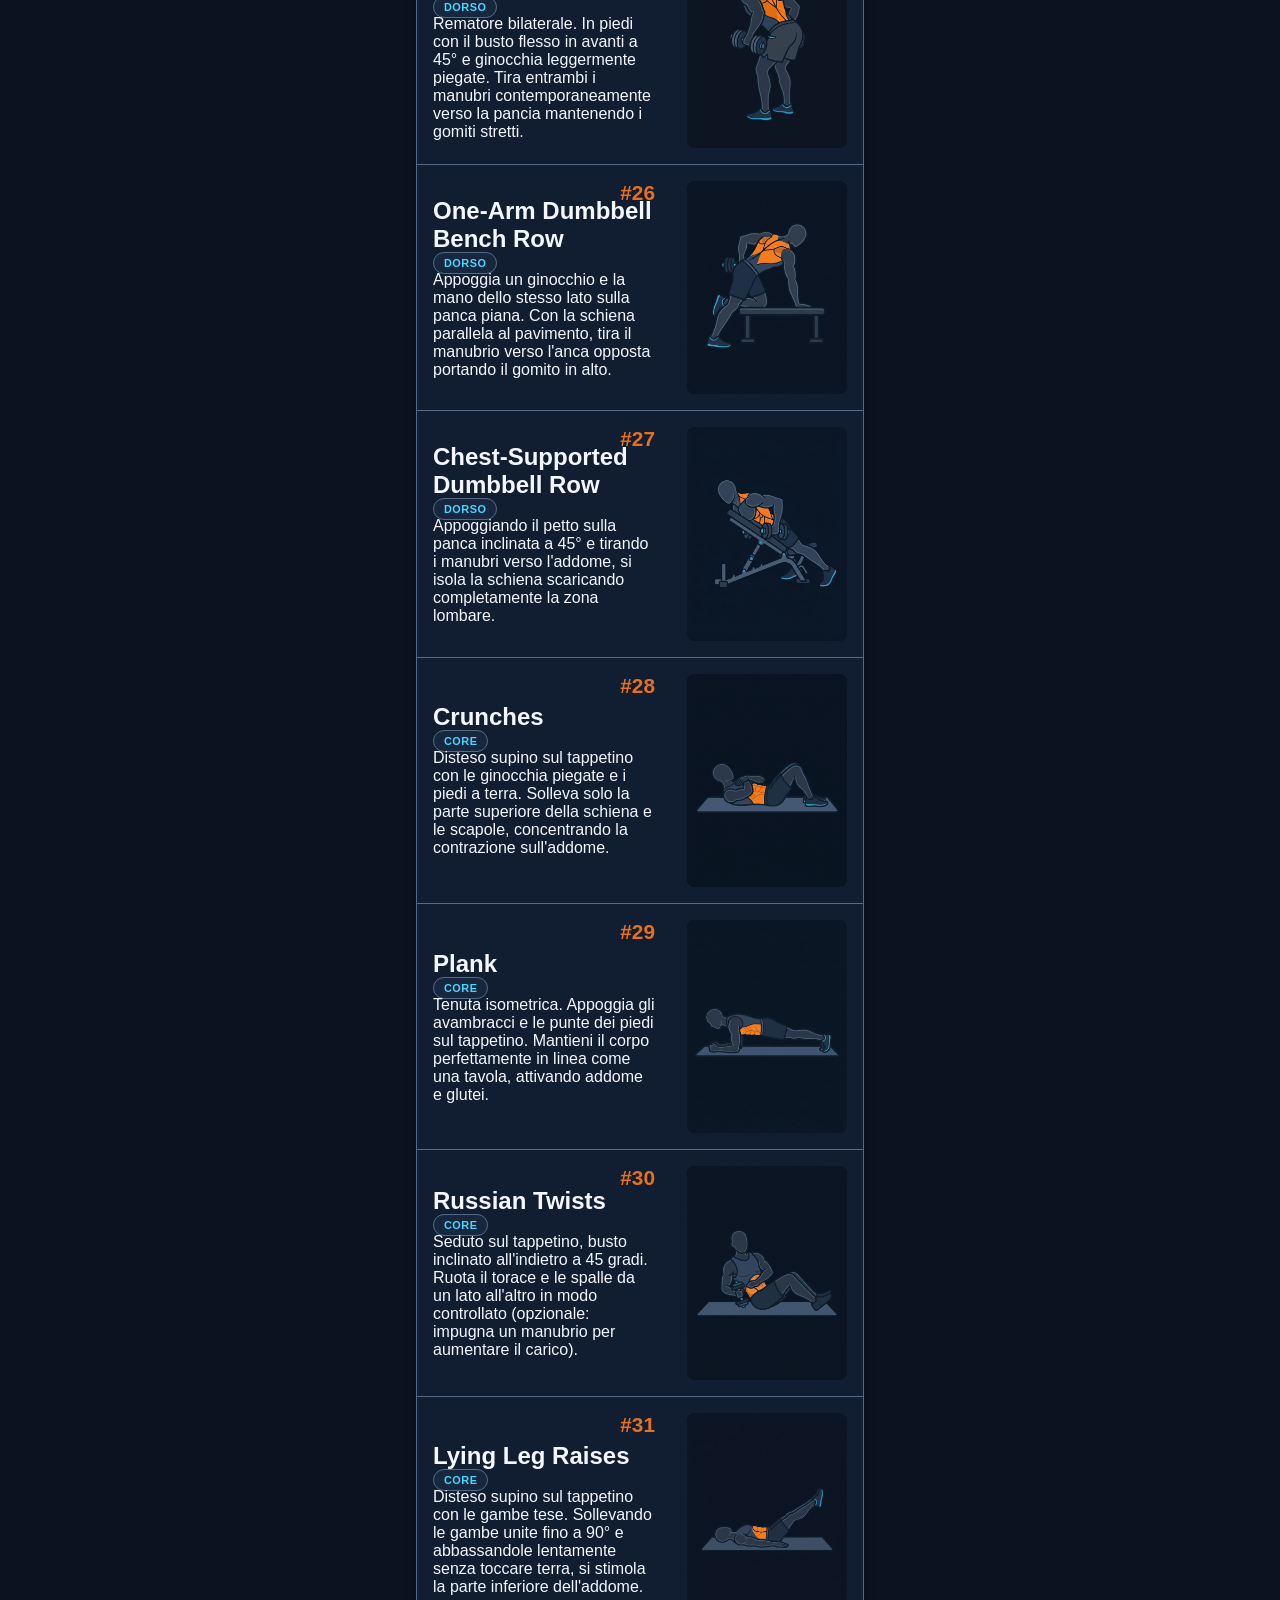
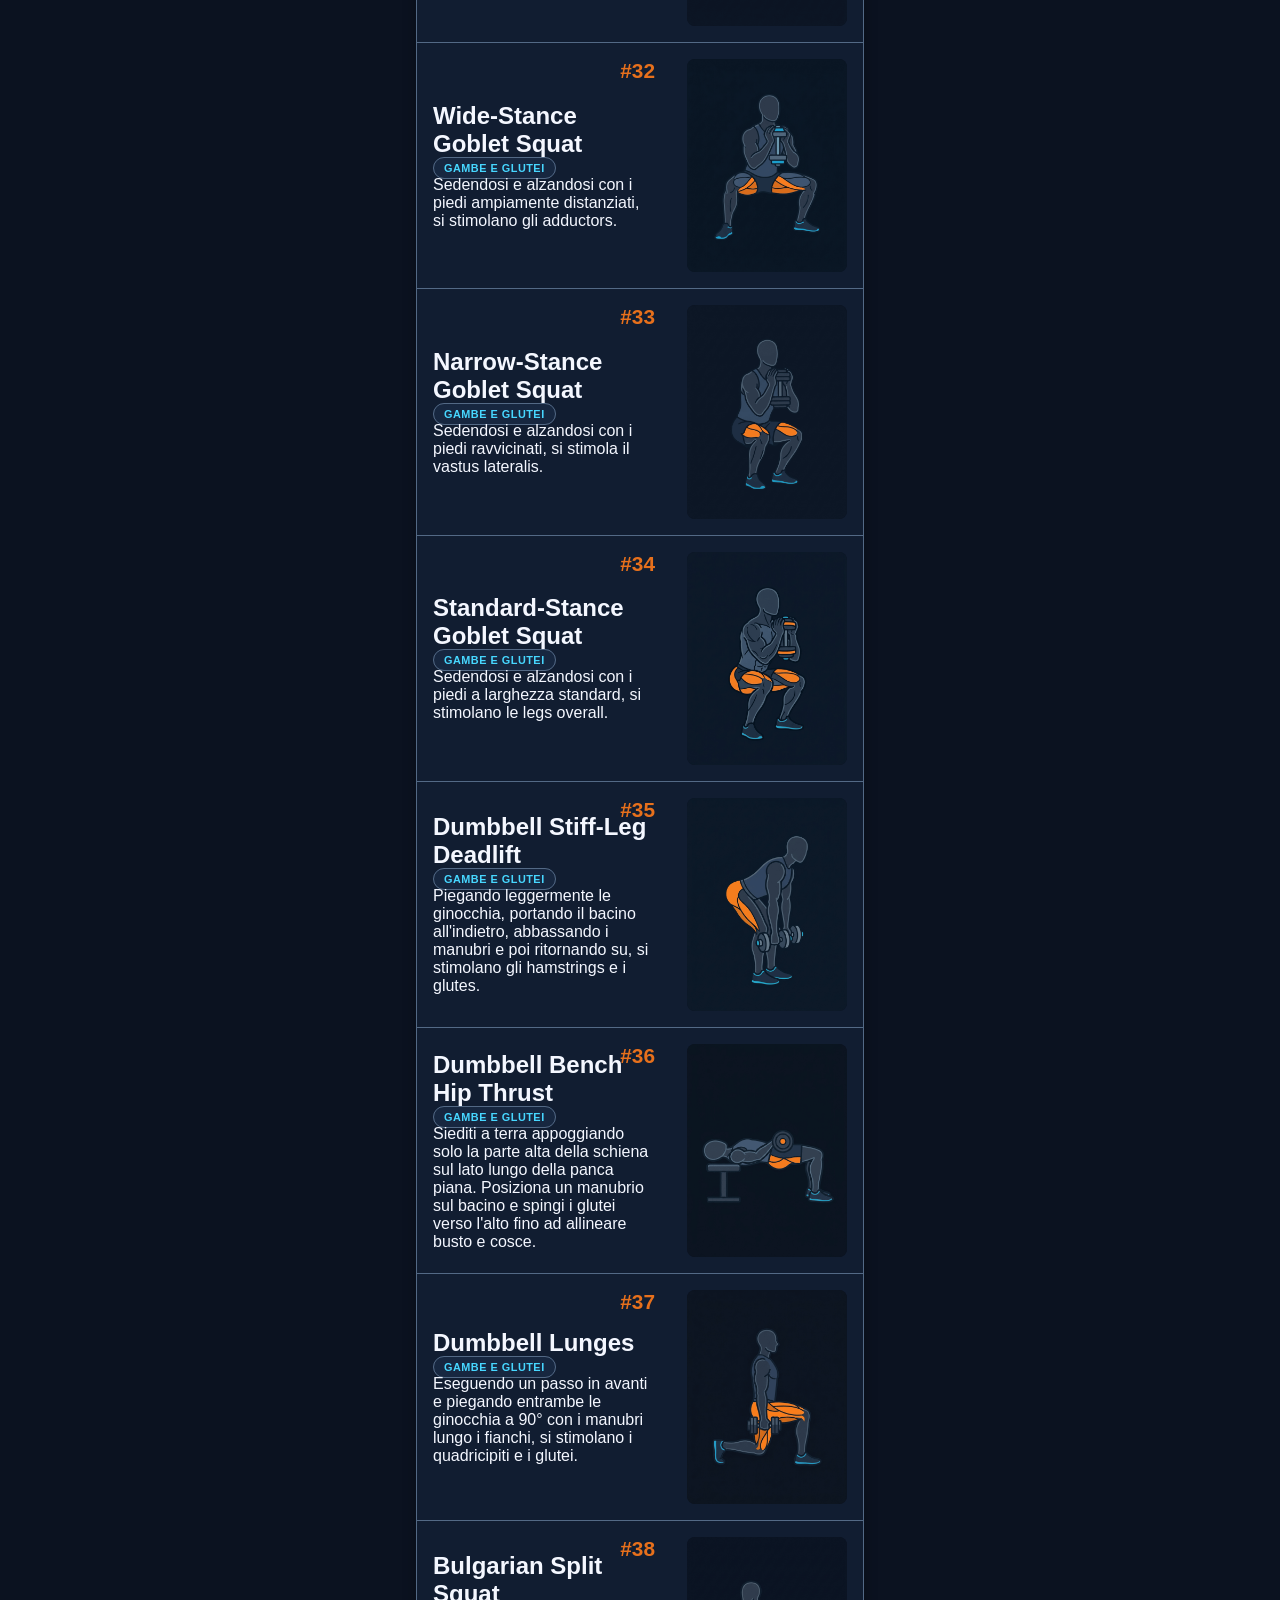
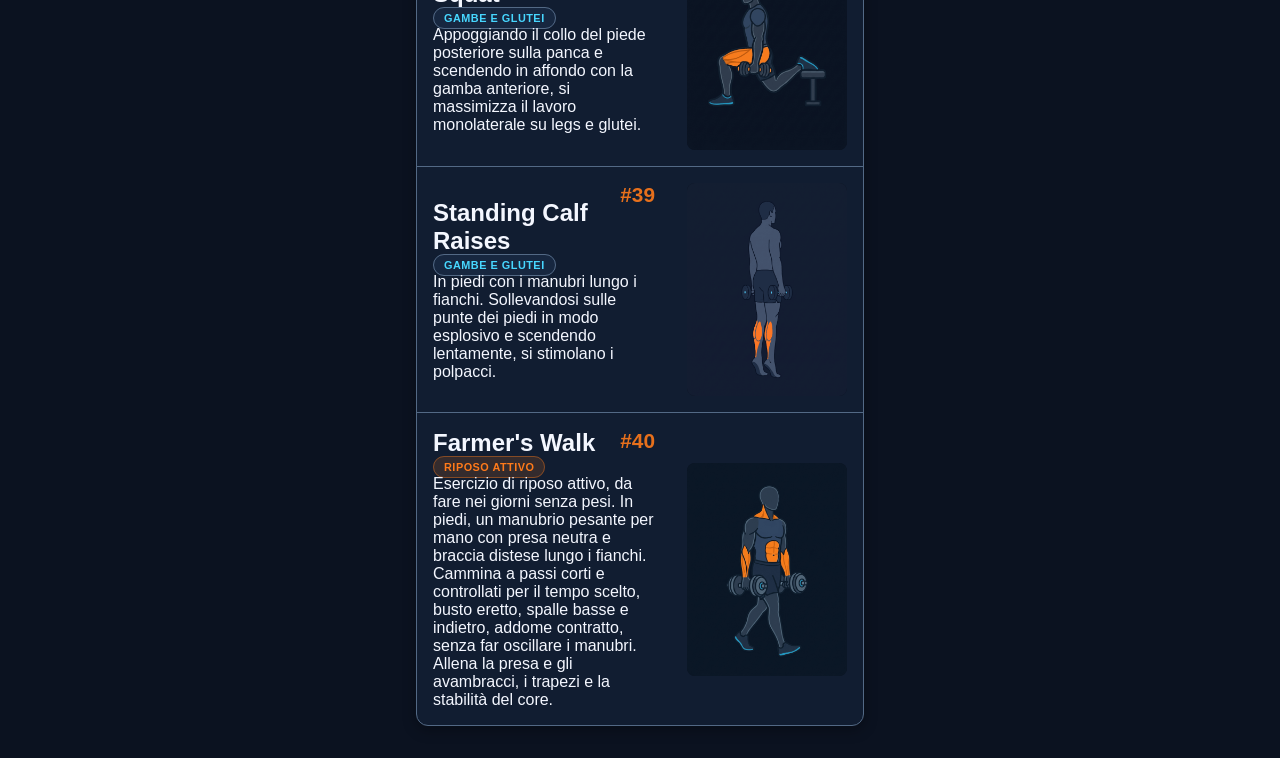
==== commit 9f917f9e: "Descrizioni senza ripetizioni e riposo" ====
--- a/ex.html
+++ b/ex.html
@@ -43,7 +43,7 @@
                 <span class="exercise-number">#1</span>
                 <h2>Neutral Close-Grip Dumbbell Press</h2>
                 <span class="muscle-badge">Petto</span>
-                <p>Spingendo i manubri uniti con presa neutra verso l'alto, si stimola la parte interna del petto (inner chest).<br><span style="display: inline-block; margin-top: 6px; color: #58a6ff; font-size: 0.85rem; font-weight: 500;">12-15 ripetizioni × 3-4 serie | Riposo 45-60 secondi</span></p>
+                <p>Spingendo i manubri uniti con presa neutra verso l'alto, si stimola la parte interna del petto (inner chest).</p>
             </td>
             <td class="col-image">
                 <img src="immagini/neutral_close_grip_dumbbell_press.png" alt="Neutral Close-Grip Dumbbell Press">
@@ -54,7 +54,7 @@
                 <span class="exercise-number">#2</span>
                 <h2>Incline Dumbbell Press</h2>
                 <span class="muscle-badge">Petto</span>
-                <p>Spingendo i manubri verso l'alto su una panca inclinata, si stimola la parte superiore del petto (upper chest).<br><span style="display: inline-block; margin-top: 6px; color: #58a6ff; font-size: 0.85rem; font-weight: 500;">12-15 ripetizioni × 3-4 serie | Riposo 45-60 secondi</span></p>
+                <p>Spingendo i manubri verso l'alto su una panca inclinata, si stimola la parte superiore del petto (upper chest).</p>
             </td>
             <td class="col-image">
                 <img src="immagini/incline_dumbbell_press.png" alt="Incline Dumbbell Press">
@@ -65,7 +65,7 @@
                 <span class="exercise-number">#3</span>
                 <h2>Standard Dumbbell Press</h2>
                 <span class="muscle-badge">Petto</span>
-                <p>Abbassando i manubri ai lati del petto su una panca piana e spingendoli verso l'alto, si stimola l'intero petto (chest overall).<br><span style="display: inline-block; margin-top: 6px; color: #58a6ff; font-size: 0.85rem; font-weight: 500;">12-15 ripetizioni × 3-4 serie | Riposo 45-60 secondi</span></p>
+                <p>Abbassando i manubri ai lati del petto su una panca piana e spingendoli verso l'alto, si stimola l'intero petto (chest overall).</p>
             </td>
             <td class="col-image">
                 <img src="immagini/standard_dumbbell_press.png" alt="Standard Dumbbell Press">
@@ -76,7 +76,7 @@
                 <span class="exercise-number">#4</span>
                 <h2>Dumbbell Fly</h2>
                 <span class="muscle-badge">Petto</span>
-                <p>Allargando le braccia per allungare e poi unendole, si stimola l'intero petto (chest overall).<br><span style="display: inline-block; margin-top: 6px; color: #58a6ff; font-size: 0.85rem; font-weight: 500;">12-15 ripetizioni × 3-4 serie | Riposo 45-60 secondi</span></p>
+                <p>Allargando le braccia per allungare e poi unendole, si stimola l'intero petto (chest overall).</p>
             </td>
             <td class="col-image">
                 <img src="immagini/dumbbell_fly.png" alt="Dumbbell Fly">
@@ -87,7 +87,7 @@
                 <span class="exercise-number">#5</span>
                 <h2>Dumbbell Pullover</h2>
                 <span class="muscle-badge">Petto</span>
-                <p>Abbassando il manubrio dietro la testa e portandolo sopra il petto, si stimola la parte inferiore del petto (lower chest).<br><span style="display: inline-block; margin-top: 6px; color: #58a6ff; font-size: 0.85rem; font-weight: 500;">12-15 ripetizioni × 3-4 serie | Riposo 45-60 secondi</span></p>
+                <p>Abbassando il manubrio dietro la testa e portandolo sopra il petto, si stimola la parte inferiore del petto (lower chest).</p>
             </td>
             <td class="col-image">
                 <img src="immagini/dumbbell_pullover.png" alt="Dumbbell Pullover">
@@ -98,7 +98,7 @@
                 <span class="exercise-number">#6</span>
                 <h2>Reverse-Grip Dumbbell Press</h2>
                 <span class="muscle-badge">Petto</span>
-                <p>Afferrando i manubri con presa inversa e spingendoli verso l'alto, si stimola la parte superiore del petto (upper chest).<br><span style="display: inline-block; margin-top: 6px; color: #58a6ff; font-size: 0.85rem; font-weight: 500;">12-15 ripetizioni × 3-4 serie | Riposo 45-60 secondi</span></p>
+                <p>Afferrando i manubri con presa inversa e spingendoli verso l'alto, si stimola la parte superiore del petto (upper chest).</p>
             </td>
             <td class="col-image">
                 <img src="immagini/reverse_grip_dumbbell_press.png" alt="Reverse-Grip Dumbbell Press">
@@ -144,7 +144,7 @@
                 <span class="exercise-number">#10</span>
                 <h2>Alternating Dumbbell Curl</h2>
                 <span class="muscle-badge">Bicipiti</span>
-                <p>Curl classico eseguito alternando in modo fluido il braccio destro e il braccio sinistro a ogni ripetizione.</p>
+                <p>Curl classico eseguito alternando in modo fluido il braccio destro e il braccio sinistro a ogni ciclo.</p>
             </td>
             <td class="col-image">
                 <img src="immagini/alternating_curl.png" alt="Alternating Dumbbell Curl">
@@ -237,7 +237,7 @@
                 <span class="exercise-number">#18</span>
                 <h2>Seated Side Lateral Raise</h2>
                 <span class="muscle-badge">Spalle</span>
-                <p>Sedendosi su una panca per bloccare il busto e sollevando i manubri lateralmente, si stimola il lateral delts.<br><span style="display: inline-block; margin-top: 6px; color: #58a6ff; font-size: 0.85rem; font-weight: 500;">12-15 ripetizioni × 3-4 serie | Riposo 60 secondi</span></p>
+                <p>Sedendosi su una panca per bloccare il busto e sollevando i manubri lateralmente, si stimola il lateral delts.</p>
             </td>
             <td class="col-image">
                 <img src="immagini/seated_side_lateral_raise.png" alt="Seated Side Lateral Raise">
@@ -248,7 +248,7 @@
                 <span class="exercise-number">#19</span>
                 <h2>Seated Front Raise</h2>
                 <span class="muscle-badge">Spalle</span>
-                <p>Sedendosi su una panca per bloccare il busto e sollevando i manubri in avanti fino all'altezza delle spalle, si stimola il front delts.<br><span style="display: inline-block; margin-top: 6px; color: #58a6ff; font-size: 0.85rem; font-weight: 500;">12-15 ripetizioni × 3-4 serie | Riposo 60 secondi</span></p>
+                <p>Sedendosi su una panca per bloccare il busto e sollevando i manubri in avanti fino all'altezza delle spalle, si stimola il front delts.</p>
             </td>
             <td class="col-image">
                 <img src="immagini/seated_front_raise.png" alt="Seated Front Raise">
@@ -259,7 +259,7 @@
                 <span class="exercise-number">#20</span>
                 <h2>Seated Shoulder Press</h2>
                 <span class="muscle-badge">Spalle</span>
-                <p>Fissando la schiena alla panca e spingendo i manubri dall'altezza delle spalle fin sopra la testa, si stimolano il front delts e il lateral delts.<br><span style="display: inline-block; margin-top: 6px; color: #58a6ff; font-size: 0.85rem; font-weight: 500;">12-15 ripetizioni × 3-4 serie | Riposo 60 secondi</span></p>
+                <p>Fissando la schiena alla panca e spingendo i manubri dall'altezza delle spalle fin sopra la testa, si stimolano il front delts e il lateral delts.</p>
             </td>
             <td class="col-image">
                 <img src="immagini/seated_shoulder_press.png" alt="Seated Shoulder Press">
@@ -270,7 +270,7 @@
                 <span class="exercise-number">#21</span>
                 <h2>Seated Front Press</h2>
                 <span class="muscle-badge">Spalle</span>
-                <p>Riunendo i manubri davanti al petto e spingendoli in avanti e verso l'alto, si stimola il front delts.<br><span style="display: inline-block; margin-top: 6px; color: #58a6ff; font-size: 0.85rem; font-weight: 500;">12-15 ripetizioni × 3-4 serie | Riposo 60 secondi</span></p>
+                <p>Riunendo i manubri davanti al petto e spingendoli in avanti e verso l'alto, si stimola il front delts.</p>
             </td>
             <td class="col-image">
                 <img src="immagini/seated_front_press.png" alt="Seated Front Press">
@@ -281,7 +281,7 @@
                 <span class="exercise-number">#22</span>
                 <h2>Seated Bent-Over Lateral Raise</h2>
                 <span class="muscle-badge">Spalle</span>
-                <p>Inclinando il busto in avanti e sollevando i manubri lateralmente, si stimola il rear delts.<br><span style="display: inline-block; margin-top: 6px; color: #58a6ff; font-size: 0.85rem; font-weight: 500;">12-15 ripetizioni × 3-4 serie | Riposo 60 secondi</span></p>
+                <p>Inclinando il busto in avanti e sollevando i manubri lateralmente, si stimola il rear delts.</p>
             </td>
             <td class="col-image">
                 <img src="immagini/seated_bent_over_lateral_raise.png" alt="Seated Bent-Over Lateral Raise">
@@ -292,7 +292,7 @@
                 <span class="exercise-number">#23</span>
                 <h2>Seated Arnold Press</h2>
                 <span class="muscle-badge">Spalle</span>
-                <p>Ruotando i manubri verso l'esterno partendo da davanti al viso e spingendoli sopra la testa, si stimolano il front delts e il lateral delts.<br><span style="display: inline-block; margin-top: 6px; color: #58a6ff; font-size: 0.85rem; font-weight: 500;">12-15 ripetizioni × 3-4 serie | Riposo 60 secondi</span></p>
+                <p>Ruotando i manubri verso l'esterno partendo da davanti al viso e spingendoli sopra la testa, si stimolano il front delts e il lateral delts.</p>
             </td>
             <td class="col-image">
                 <img src="immagini/seated_arnold_press.png" alt="Seated Arnold Press">
@@ -397,7 +397,7 @@
                 <span class="exercise-number">#32</span>
                 <h2>Wide-Stance Goblet Squat</h2>
                 <span class="muscle-badge">Gambe e Glutei</span>
-                <p>Sedendosi e alzandosi con i piedi ampiamente distanziati, si stimolano gli adductors.<br><span style="display: inline-block; margin-top: 6px; color: #58a6ff; font-size: 0.85rem; font-weight: 500;">12-15 ripetizioni × 3-4 serie | Riposo 45-60 secondi</span></p>
+                <p>Sedendosi e alzandosi con i piedi ampiamente distanziati, si stimolano gli adductors.</p>
             </td>
             <td class="col-image">
                 <img src="immagini/wide_stance_goblet_squat.png" alt="Wide-Stance Goblet Squat">
@@ -408,7 +408,7 @@
                 <span class="exercise-number">#33</span>
                 <h2>Narrow-Stance Goblet Squat</h2>
                 <span class="muscle-badge">Gambe e Glutei</span>
-                <p>Sedendosi e alzandosi con i piedi ravvicinati, si stimola il vastus lateralis.<br><span style="display: inline-block; margin-top: 6px; color: #58a6ff; font-size: 0.85rem; font-weight: 500;">12-15 ripetizioni × 3-4 serie | Riposo 45-60 secondi</span></p>
+                <p>Sedendosi e alzandosi con i piedi ravvicinati, si stimola il vastus lateralis.</p>
             </td>
             <td class="col-image">
                 <img src="immagini/narrow_stance_goblet_squat.png" alt="Narrow-Stance Goblet Squat">
@@ -419,7 +419,7 @@
                 <span class="exercise-number">#34</span>
                 <h2>Standard-Stance Goblet Squat</h2>
                 <span class="muscle-badge">Gambe e Glutei</span>
-                <p>Sedendosi e alzandosi con i piedi a larghezza standard, si stimolano le legs overall.<br><span style="display: inline-block; margin-top: 6px; color: #58a6ff; font-size: 0.85rem; font-weight: 500;">12-15 ripetizioni × 3-4 serie | Riposo 45-60 secondi</span></p>
+                <p>Sedendosi e alzandosi con i piedi a larghezza standard, si stimolano le legs overall.</p>
             </td>
             <td class="col-image">
                 <img src="immagini/standard_stance_goblet_squat.png" alt="Standard-Stance Goblet Squat">
@@ -430,7 +430,7 @@
                 <span class="exercise-number">#35</span>
                 <h2>Dumbbell Stiff-Leg Deadlift</h2>
                 <span class="muscle-badge">Gambe e Glutei</span>
-                <p>Piegando leggermente le ginocchia, portando il bacino all'indietro, abbassando i manubri e poi ritornando su, si stimolano gli hamstrings e i glutes.<br><span style="display: inline-block; margin-top: 6px; color: #58a6ff; font-size: 0.85rem; font-weight: 500;">12-15 ripetizioni × 3-4 serie | Riposo 45-60 secondi</span></p>
+                <p>Piegando leggermente le ginocchia, portando il bacino all'indietro, abbassando i manubri e poi ritornando su, si stimolano gli hamstrings e i glutes.</p>
             </td>
             <td class="col-image">
                 <img src="immagini/dumbbell_stiff_leg_deadlift.png" alt="Dumbbell Stiff-Leg Deadlift">
@@ -486,7 +486,7 @@
                 <span class="exercise-number">#40</span>
                 <h2>Farmer's Walk</h2>
                 <span class="muscle-badge badge-riposo-attivo">Riposo attivo</span>
-                <p>Esercizio di riposo attivo, da fare nei giorni senza pesi. In piedi, un manubrio pesante per mano con presa neutra e braccia distese lungo i fianchi. Cammina a passi corti e controllati per il tempo scelto, busto eretto, spalle basse e indietro, addome contratto, senza far oscillare i manubri. Allena la presa e gli avambracci, i trapezi e la stabilità del core.<br><span style="display: inline-block; margin-top: 6px; color: #58a6ff; font-size: 0.85rem; font-weight: 500;">a tempo × 2-4 serie</span></p>
+                <p>Esercizio di riposo attivo, da fare nei giorni senza pesi. In piedi, un manubrio pesante per mano con presa neutra e braccia distese lungo i fianchi. Cammina a passi corti e controllati per il tempo scelto, busto eretto, spalle basse e indietro, addome contratto, senza far oscillare i manubri. Allena la presa e gli avambracci, i trapezi e la stabilità del core.</p>
             </td>
             <td class="col-image">
                 <img src="immagini/farmer_walk.png" alt="Farmer's Walk">
--- a/css/app.css
+++ b/css/app.css
@@ -354,13 +354,6 @@
         .badge-gambe, .badge-glutei, .badge-gambe\ e\ glutei { background-color: rgba(86, 211, 196, 0.15); color: #56d3c4; border-color: rgba(86, 211, 196, 0.35); }
         .badge-riposo\ attivo, .badge-riposo-attivo { background-color: rgba(255, 122, 26, 0.15); color: var(--accent-orange); border-color: rgba(255, 122, 26, 0.4); }
 
-        .exercise-sets {
-            margin-top: 8px;
-            font-size: 0.95rem;
-            color: var(--accent-orange);
-            font-weight: 700;
-        }
-
         .toggle-desc-btn {
             background-color: transparent;
             border: none;
@@ -716,13 +709,6 @@
             font-size: 1.1rem;
             font-weight: 700;
             color: var(--text-primary);
-        }
-
-        .db-card-stats {
-            margin-top: 8px;
-            font-size: 0.9rem;
-            color: var(--accent-orange);
-            font-weight: 700;
         }
 
         .db-toggle-desc-btn {
